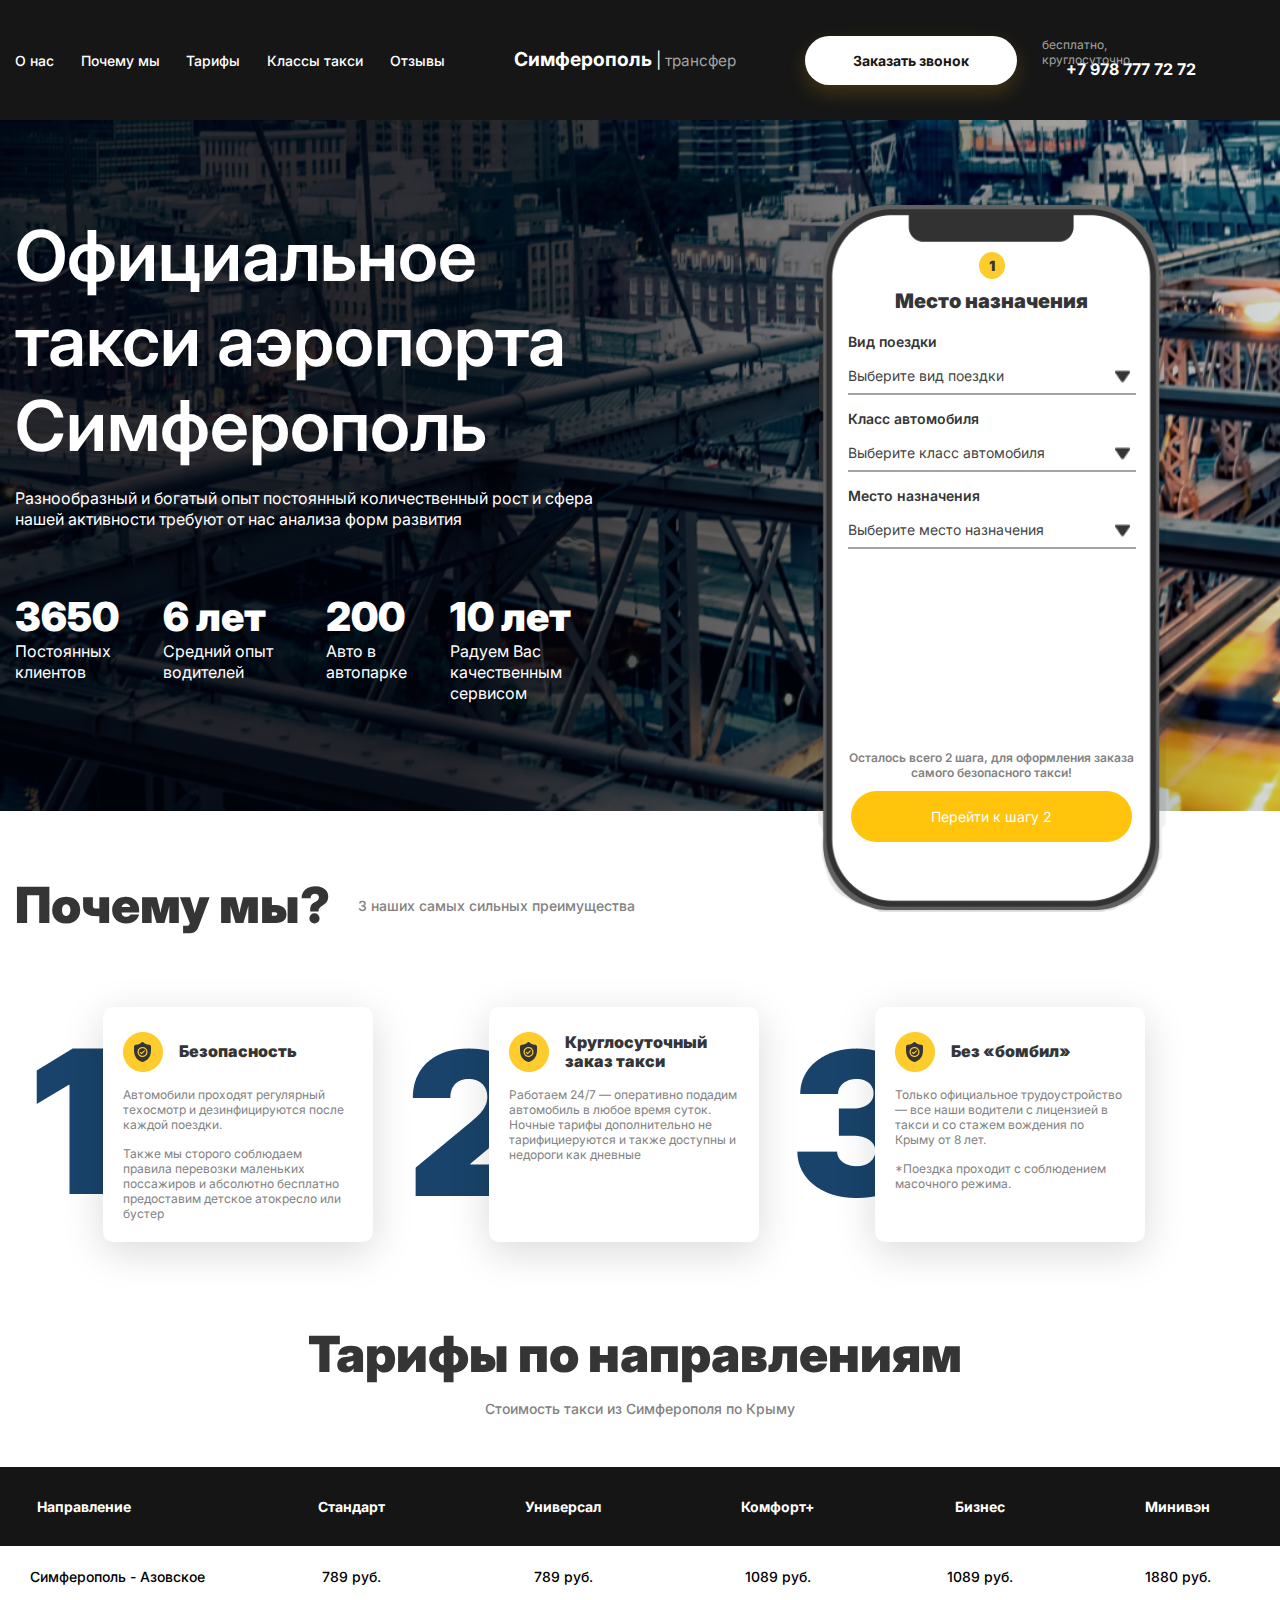
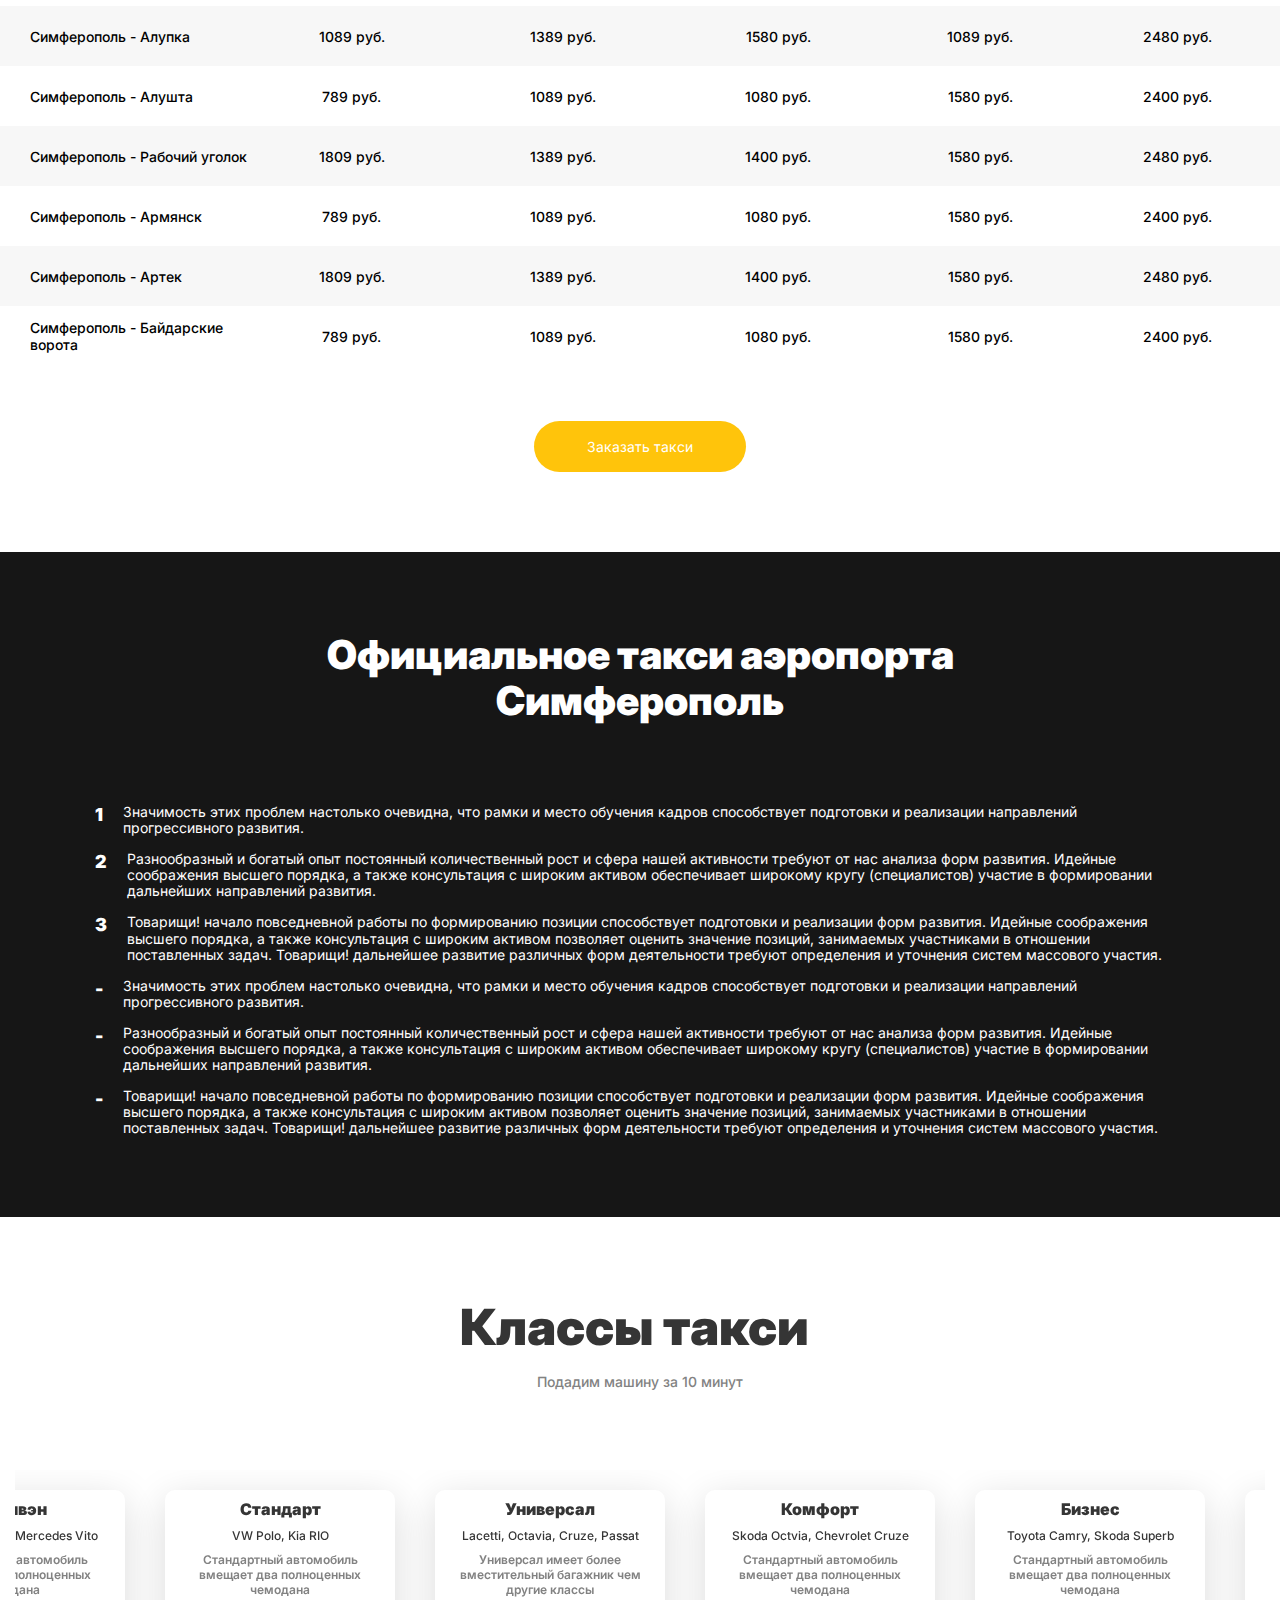
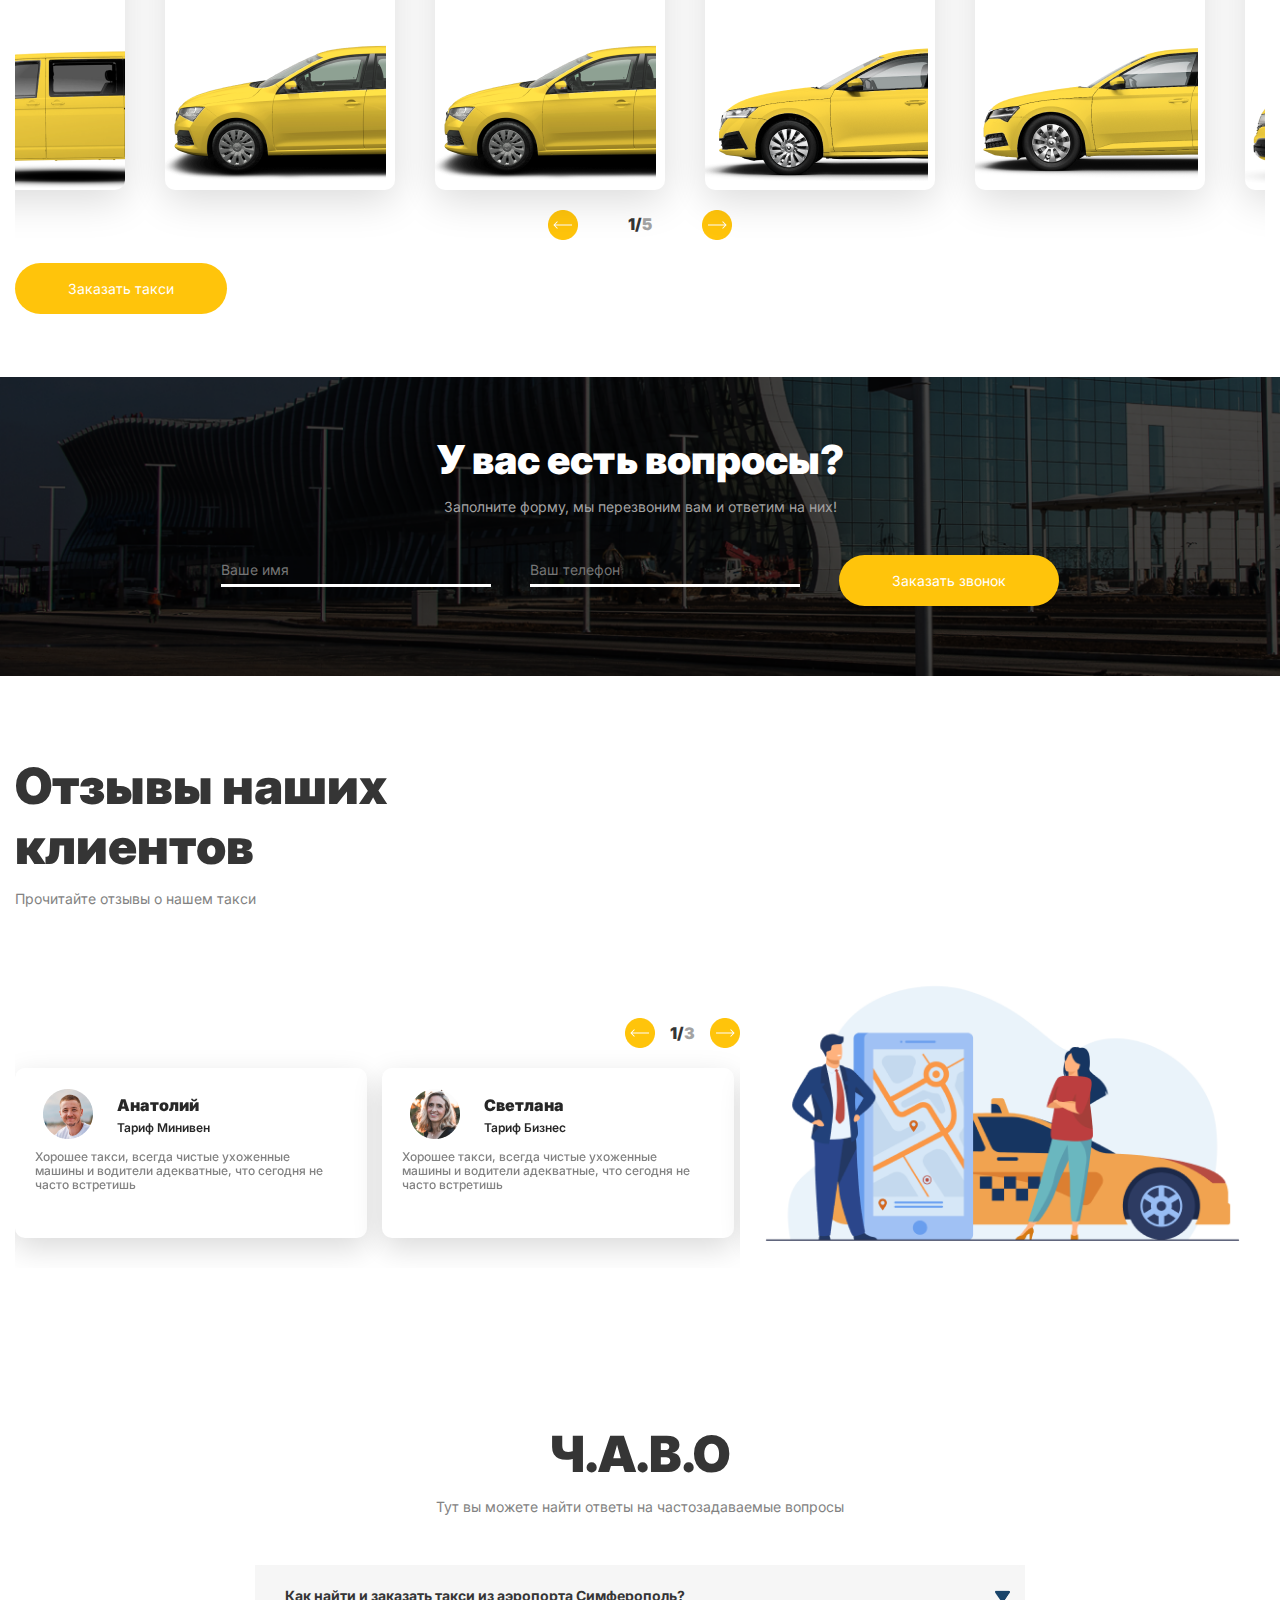
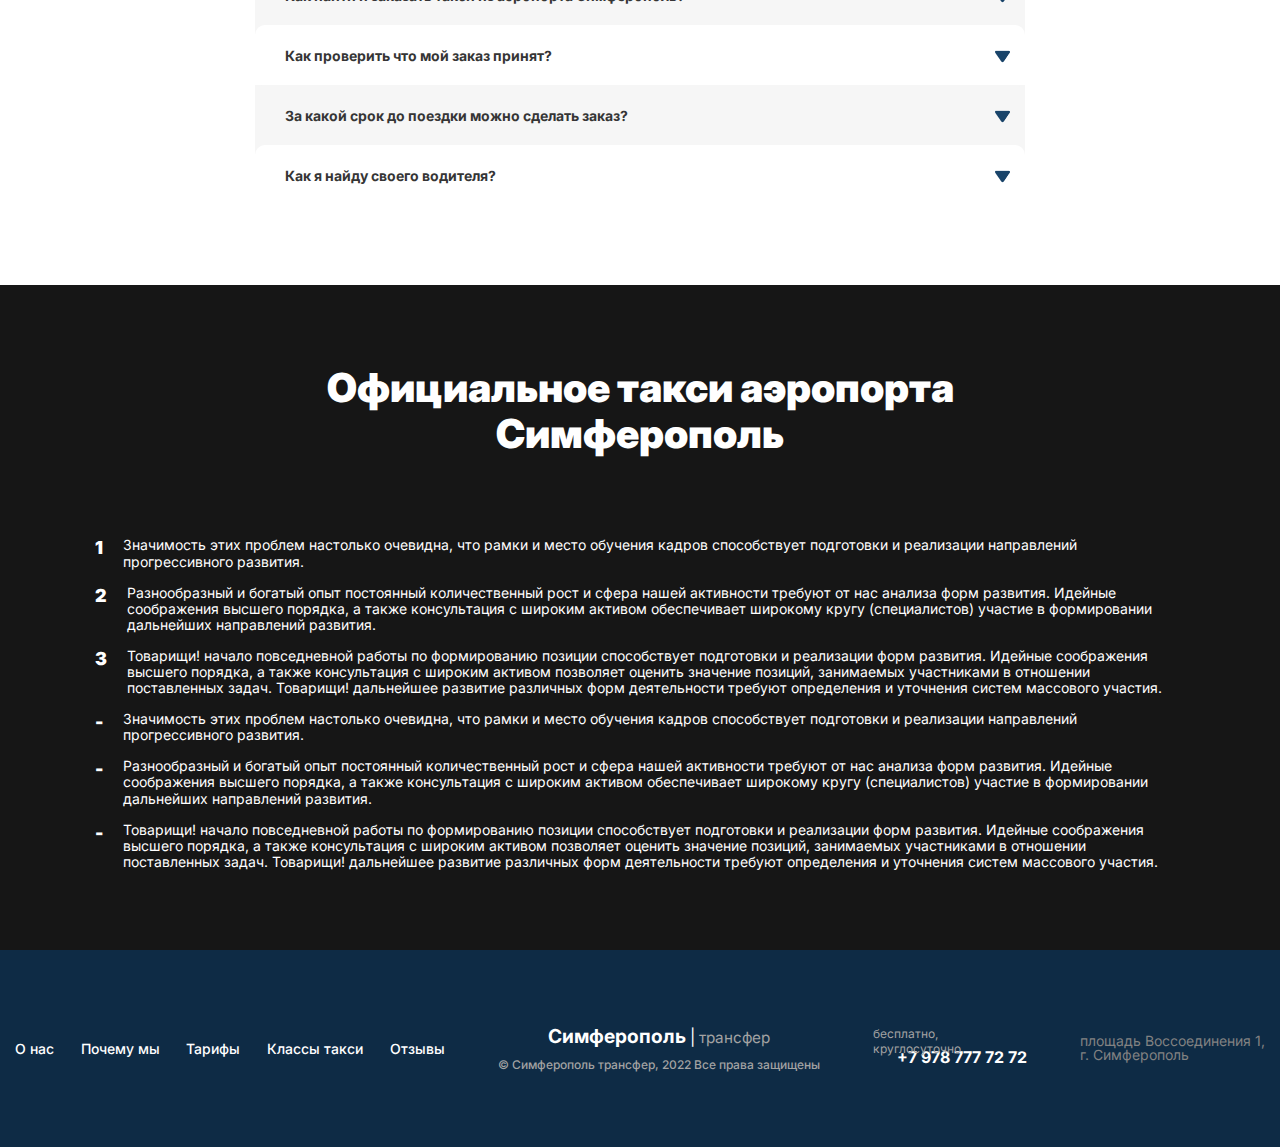
==== index.html @ bace16c3 "2" ====
<!DOCTYPE html>
<html lang="ru">

<head>
	<title>Официальное такси аэропорта Симферополь</title>
	<meta charset="UTF-8">
	<meta name="format-detection" content="telephone=no">


	<link rel="stylesheet" href="css/style.min.css?_v=20220217154609">
	<link rel="shortcut icon" href="favicon.ico">
	<!-- <meta name="robots" content="noindex, nofollow"> -->
	<meta name="viewport" content="width=device-width, initial-scale=1.0">

	<meta name="title" content="Официальное такси аэропорта Симферополь" />
	<meta name="description" content="Разнообразный и богатый опыт постоянный количественный рост и сфера нашей активности требуют от нас анализа форм развития" />
	<meta property="og:type" content="website" />
	<meta property="og:url" content="site-url" />
	<meta property="og:title" content="Официальное такси аэропорта Симферополь" />
	<meta property="og:description" content="Разнообразный и богатый опыт постоянный количественный рост и сфера нашей активности требуют от нас анализа форм развития" />
	<meta property="og:image" content=img/banner.png" />
	<meta property="twitter:card" content="summary_large_image" />
	<meta property="twitter:url" content="site-url" />
	<meta property="twitter:title" content="Официальное такси аэропорта Симферополь" />
	<meta property="twitter:description" content="Разнообразный и богатый опыт постоянный количественный рост и сфера нашей активности требуют от нас анализа форм развития" />
	<meta property="twitter:image" content="img/tel.png" />
</head>

<body>
	<div class="wrapper">
		<header class="header">
			<div class="header__container">
				<div class="header__body">
					<nav class="header__navigations navigations">
						<a class="close-men scrollto" href="#about">О нас</a>
						<a class="close-men scrollto" href="#advantages">Почему мы</a>
						<a class="close-men scrollto" href="#table">Тарифы</a>
						<a class="close-men scrollto" href="#car">Классы такси</a>
						<a class="close-men scrollto" href="#reviews">Отзывы</a>
					</nav>
					<div class="header__logo logo">
						<a href="#"> Симферополь&nbsp<span class="logo__pl">|</span>&nbsp<span class="logo__span">трансфер</span></a>
					</div>
					<div class="header__contacts contact" data-da=".navigations, 649">
						<button type="submit" class="gta-two open-popup">Заказать звонок</button>

						<a class="contact__tel" href="tel:+79787777272">+7 978 777 72 72</a>
					</div>
					<div class="header__box">
						<a class="header__telefon" href="tel:+79787777272"><img src="img/tel.png?_v=1645101969664" alt=""></a>
						<button type="button" class="menu__icon icon-menu"><span></span></button>
					</div>
				</div>
			</div>
		</header>
		<main class="page">
			<section class="home-page">
				<div class="home-page__container">
					<div class="home-page__body">
						<div class="home-page__item content-box">
							<h1 class="content-box__title">Официальное такси аэропорта Симферополь</h1>
							<p>Разнообразный и богатый опыт постоянный количественный рост и сфера нашей активности требуют от нас анализа форм развития</p>
							<div class="content-box__block block-box">
								<div class="block-box__item">
									<span>3650</span>
									<p>Постоянных клиентов</p>
								</div>
								<div class="block-box__item">
									<span>6 лет</span>
									<p>Средний опыт водителей</p>
								</div>
								<div class="block-box__item">
									<span>200</span>
									<p>Авто в автопарке</p>
								</div>
								<div class="block-box__item">
									<span>10 лет</span>
									<p>Радуем Вас качественным сервисом</p>
								</div>
							</div>

						</div>
						<div class="home-page__item form-box" id="zakCar">
							<div class="form-box__inner">
								<form class="quiz-form" action="">
									<div class="quiz-form__box">
										<div class="quiz-form__header">
											<span class="quiz-form__page">1</span>
											<h3 class="quiz-form__titlr">Место назначения</h3>
										</div>
										<div class="quiz-form__body">
											<div class="quiz-form__item-a">
												<div class="select">
													<label for="select">Вид поездки</label>
													<a href="javascript:void(0);" class="slct">Выберите вид поездки</a>
													<ul class="drop">
														<li class="aero">Аэропорт</li>
														<li class="jd">Жд Вокзал</li>
														<li class="mj">Межгород</li>
													</ul>
													<input data-change="1" type="hidden" id="select" data="" />
												</div>
												<div class="select-a">
													<label for="select">Класс автомобиля</label>
													<a href="javascript:void(0);" class="slct">Выберите класс автомобиля</a>
													<ul class="drop">
														<li>Стандарт</li>
														<li>Универсал</li>
														<li>Комфорт</li>
														<li>Бизнес</li>
														<li>Минивэн</li>
													</ul>
													<input data-change="2" type="hidden" id="select" />
												</div>
												<div class="select-b">
													<label for="select">Место назначения</label>
													<a href="javascript:void(0);" class="slct">Выберите место назначения</a>
													<ul class="drop">
														<li>Алупка</li>
														<li>Алушта</li>
														<li>Азовское</li>
														<li>Артек</li>
														<li>Байдарские ворота</li>
														<li>Рабочий уголок</li>
														<li>Азовское</li>
													</ul>
													<input data-change="3" type="hidden" id="select" />
												</div>
												<div class="select-c">
													<label for="select">Место отправления</label>
													<a href="javascript:void(0);" class="slct">Выберите место отправления</a>
													<ul class="drop">
														<li>Центр города</li>
														<li>Окраина</li>
														<li>Улица красная</li>
													</ul>
													<input data-change="4" type="hidden" id="select" />
												</div>
											</div>
											<div class="quiz-form__item-b">
												<div class="name">
													<label class="label" for="name-q" maxlength="25">Ваше имя</label>
													<input type="text" name="name-q" id="name" placeholder="Введите ваше имя">
												</div>
												<div class="tel">
													<label class="label" for="telefon">Номер вашего телефона</label>
													<input type="tel" name="tel" title="Используйте формат: +7 (777) 777-77-77" pattern="[+]7\s[\(]\d{3}[\)]\s\d{3}[\-]\d{2}[\-]\d{2}" minlength="11" maxlength="18" id="telefon" placeholder="+ 7 (___) ___-__-__">
												</div>
												<div class="time">
													<label class="label label-a" for="date">Дата и время подачи авто</label>
													<div class="time-box">
														<input type="date" name="date" id="date" placeholder="Дата и время подачи авто">
														<input type="time" name="time" id="time" data-popup="Время">

													</div>
												</div>
												<div class="count-reis">
													<label class="label" for="reis" maxlength="18">Номер рейса</label>
													<input type="text" name="" id="reis" placeholder="Введите номер рейса">
												</div>

											</div>
											<div class="quiz-form__item-c">
												<div class="count-passenger">
													<label for="passenger"> Кол-во взрослых пассажиров</label>
													<input type="number" name="passenger" id="p1" placeholder="Количество взрослых">
												</div>
												<div class="count-kind">
													<label for="kind"> Кол-во детей (младше 12 лет)</label>
													<input type="number" name="kind" id="k1" placeholder="Количество детей">
												</div>
												<div class="count-kind-a">
													<label for="kind-a">Кол-во младенцев (младше 1 года)</label>
													<input type="number" name="kind" id="k1-a" placeholder="Количество младенцев">
												</div>

												<div class="checkbox">
													<input id="c_1" data-error="Ошибка" class="checkbox__input" type="radio" value="1" name="form[]">
													<label for="c_1" class="checkbox__label"><span class="checkbox__text">Обратный трансфер</span></label>
												</div>
											</div>

											<div class="time time-transfer">
												<label class="label label-a" for="date">Дата и время подачи авто</label>
												<div class="time-box">
													<input type="date" name="date" id="date" placeholder="Дата и время подачи авто">
													<input type="time" name="time" id="time" data-popup="Время">

												</div>
											</div>
											<div class="comm">
												<label for="comment">Комментарий к заказу</label>
												<textarea class="comm__area" name="comment" id="" cols="30" rows="5" placeholder="Ваши комментарии и пожелания"></textarea>
											</div>

											<span class="quiz-form__summ">Стоимость Вашей поездки составляет: 1580 ₽ </span>

										</div>
									</div>
									<div class="quiz-form__footer">
										<p class="quiz-form__text">Осталось всего 2 шага, для оформления заказа самого безопасного такси!</p>
										<button type="submit" class="button quiz-form__btn-q-a btnn">Вернуться к шагу 1</button>

										<button type="submit" class="button quiz-form__btn-q btnn">Перейти к шагу 2</button>
										<button type="submit" class="button quiz-form__btn-q-c btnn">Перейти к шагу 3</button>
										<button type="submit" class="button quiz-form__btn-q-d btnn">Вернуться к шагу 2</button>
										<button type="submit" class="button quiz-form__btn-q-e btnn">Заказать такси</button>

									</div>

								</form>
								<img src="img/mocap.png?_v=1645101969664" alt=" Айфон 10">
							</div>

						</div>
					</div>

				</div>

			</section>
			<section class="advantages">

				<div class="advantages__container">
					<div class="advantages__body">
						<div class="advantages__item">
							<h3 class="advantages__title" id="advantages">Почему мы?</h3>
							<p class="advantages__text">3 наших самых сильных преимущества</p>
						</div>
						<div class="advantages__item advantages__item--mod">
							<div class="advantages__block">
								<img class="advantages__image advantages__image--modyfy" src="img/11.png?_v=1645101969664" alt="">
								<div class="advantages__item--cart advantages__item--cart-a">
									<div class="advantages__item-cart-box">
										<img src="img/1.png?_v=1645101969664" alt="">
										<h4>Безопасность</h4>
									</div>
									<p>Автомобили проходят регулярный техосмотр и дезинфицируются после каждой поездки.</p> <br>
									<p>Также мы сторого соблюдаем правила перевозки маленьких поссажиров и абсолютно бесплатно предоставим детское атокресло
										или бустер</p>
								</div>
							</div>
							<div class="advantages__block">
								<img class="advantages__image" src="img/22.png?_v=1645101969664" alt="">
								<div class="advantages__item--cart advantages__item--cart-a">
									<div class="advantages__item-cart-box">
										<img src="img/1.png?_v=1645101969664" alt="">
										<h4>Круглосуточный
											заказ такси</h4>
									</div>
									<p>Работаем 24/7 — оперативно подадим автомобиль в любое время суток. Ночные тарифы дополнительно не тарифициеруются и также доступны
										и недороги как дневные</p>

								</div>
							</div>
							<div class="advantages__block">
								<img class="advantages__image" src="img/33.png?_v=1645101969664" alt="">
								<div class="advantages__item--cart advantages__item--cart-a">
									<div class="advantages__item-cart-box">
										<img src="img/1.png?_v=1645101969664" alt="">
										<h4>Без «бомбил»</h4>
									</div>
									<p>
										Только официальное трудоустройство — все наши водители с лицензией
										в такси и со стажем вождения по Крыму от 8 лет.
									</p> <br>
									<p> *Поездка проходит с соблюдением масочного режима.</p>
								</div>
							</div>
						</div>
					</div>
				</div>
			</section>
			<section class="table">
				<p class="kor-a" id="table"></p>
				<h3 class="table__title">Тарифы по направлениям</h3>
				<p class="table__text">Стоимость такси из Симферополя по Крыму</p>
				<div class="table__box">
					<table class="table__rates">
						<tr class="table__titles">
							<th class="table__item table__item--mod">Направление</th>
							<th class="table__item">Стандарт</th>
							<th class="table__item">Универсал</th>
							<th class="table__item">Комфорт+</th>
							<th class="table__item">Бизнес</th>
							<th class="table__item">Минивэн</th>
						</tr>
						<tr>
							<td class="table__td">Симферополь - Азовское</td>
							<td>789 руб.</td>
							<td>789 руб.</td>
							<td>1089 руб.</td>
							<td>1089 руб.</td>
							<td>1880 руб.</td>
						</tr>
						<tr>
							<td class="table__td">Симферополь - Алупка</td>
							<td>1089 руб.</td>
							<td>1389 руб.</td>
							<td>1580 руб.</td>
							<td>1089 руб.</td>
							<td>2480 руб.</td>
						</tr>
						<tr>
							<td class="table__td">Симферополь - Алушта</td>
							<td>789 руб.</td>
							<td>1089 руб.</td>
							<td>1080 руб.</td>
							<td>1580 руб.</td>
							<td>2400 руб.</td>
						</tr>
						<tr>
							<td class="table__td">Симферополь - Рабочий уголок</td>
							<td>1809 руб.</td>
							<td>1389 руб.</td>
							<td>1400 руб.</td>
							<td>1580 руб.</td>
							<td>2480 руб.</td>
						</tr>
						<tr>
							<td class="table__td">Симферополь - Армянск</td>
							<td>789 руб.</td>
							<td>1089 руб.</td>
							<td>1080 руб.</td>
							<td>1580 руб.</td>
							<td>2400 руб.</td>
						</tr>
						<tr>
							<td class="table__td">Симферополь - Артек</td>
							<td>1809 руб.</td>
							<td>1389 руб.</td>
							<td>1400 руб.</td>
							<td>1580 руб.</td>
							<td>2480 руб.</td>
						</tr>
						<tr>
							<td class="table__td">Симферополь - Байдарские ворота</td>
							<td>789 руб.</td>
							<td>1089 руб.</td>
							<td>1080 руб.</td>
							<td>1580 руб.</td>
							<td>2400 руб.</td>
						</tr>
					</table>
				</div>


				<button type="submit" class="button open-popup btnn">Заказать такси</button>
			</section>
			<section class="about" id="about">
				<div class="about__container">
					<div class="about__body">
						<h3>Официальное такси
							аэропорта Симферополь</h3>
						<ul class="about__list">
							<li><span>1</span>Значимость этих проблем настолько очевидна, что рамки и место обучения кадров способствует подготовки и реализации направлений прогрессивного развития.</li>
							<li><span>2</span>
								Разнообразный и богатый опыт постоянный количественный рост и сфера нашей активности требуют от нас анализа форм развития. Идейные соображения высшего порядка, а также консультация с широким активом обеспечивает широкому кругу (специалистов) участие в формировании дальнейших направлений развития. </li>
							<li><span>3</span>
								Товарищи! начало повседневной работы по формированию позиции способствует подготовки и реализации форм развития. Идейные соображения высшего порядка, а также консультация с широким активом позволяет оценить значение позиций, занимаемых участниками в отношении поставленных задач. Товарищи! дальнейшее развитие различных форм деятельности требуют определения и уточнения систем массового участия.</li>
							<li><span>-</span>
								Значимость этих проблем настолько очевидна, что рамки и место обучения кадров способствует подготовки и реализации направлений прогрессивного развития. </li>
							<li><span>-</span>
								Разнообразный и богатый опыт постоянный количественный рост и сфера нашей активности требуют от нас анализа форм развития. Идейные соображения высшего порядка, а также консультация с широким активом обеспечивает широкому кругу (специалистов) участие в формировании дальнейших направлений развития. </li>
							</li>
							<li><span>-</span>
								Товарищи! начало повседневной работы по формированию позиции способствует подготовки и реализации форм развития. Идейные соображения высшего порядка, а также консультация с широким активом позволяет оценить значение позиций, занимаемых участниками в отношении поставленных задач. Товарищи! дальнейшее развитие различных форм деятельности требуют определения и уточнения систем массового участия.</li>
						</ul>
					</div>

				</div>

			</section>
			<section class="car" id="car">
				<div class="car__container">
					<div class="car__body">
						<h3 class="table__title car__titles">Классы такси</h3>
						<p class="table__text car__txt">Подадим машину за 10 минут</p>
						<div class="car__slider">
							<div class="car__swiper">
								<div class="car__slide">
									<div class="car__item">
										<h4 class="car__title">Стандарт</h4>
										<span class="car__mark">VW Polo, Kia RIO</span>
										<p class="car__description">Стандартный автомобиль
											вмещает два полноценных чемодана</p>
										<img class="car__image" src="img/standart.png?_v=1645101969664" alt="Машина стандартного класса">
									</div>


								</div>
								<div class="car__slide">
									<div class="car__item">
										<h4 class="car__title">Универсал</h4>
										<span class="car__mark">Lacetti, Octavia, Cruze, Passat</span>
										<p class="car__description">Универсал имеет более вместительный багажник чем другие классы</p>
										<img class="car__image" src="img/standart.png?_v=1645101969664" alt="Машина стандартного класса">
									</div>
								</div>
								<div class="car__slide">
									<div class="car__item">
										<h4 class="car__title">Комфорт</h4>
										<span class="car__mark">Skoda Octvia, Chevrolet Cruze</span>
										<p class="car__description">Стандартный автомобиль
											вмещает два полноценных чемодана</p>
										<img class="car__image" src="img/komfort.png?_v=1645101969664" alt="Машина стандартного класса">
									</div>


								</div>
								<div class="car__slide">
									<div class="car__item">
										<h4 class="car__title">Бизнес</h4>
										<span class="car__mark">Toyota Camry, Skoda Superb</span>
										<p class="car__description">Стандартный автомобиль
											вмещает два полноценных чемодана</p>
										<img class="car__image" src="img/bysnes.png?_v=1645101969664" alt="Машина стандартного класса">
									</div>


								</div>
								<div class="car__slide">
									<div class="car__item">
										<h4 class="car__title">Минивэн</h4>
										<span class="car__mark">Hyundai Starex,Mercedes Vito</span>
										<p class="car__description">Стандартный автомобиль
											вмещает два полноценных чемодана</p>
										<img class="car__image" src="img/mini.png?_v=1645101969664" alt="Машина стандартного класса">
									</div>


								</div>
							</div>
							<div class="vox">
								<div class="prev"><img src="img/prev.png?_v=1645101969664" alt="Стрелочка назад"></div>
								<div class="pagination"></div>
								<div class="next"><img src="img/next.png?_v=1645101969664" alt="Стрелочка вперед"></div>

							</div>

						</div>
						<a href="#zakCar" type="submit" class="zakr">Заказать такси</a>

					</div>

				</div>

			</section>
			<section class="fidbek">
				<div class="fidbek__container">
					<div class="fidbek__body">
						<h3 class="fidbek__title">У вас есть вопросы?</h3>
						<p class="fidbek__text">Заполните форму, мы перезвоним вам и ответим на них!</p>
						<form action="#" id="form" class="fidbek__form">
							<input autocomplete="off" id="formName" type="text" name="name" data-error="Ошибка" placeholder="Ваше имя" class="fidbek__form-input">
							<input autocomplete="off" id="formTel" type="text" name="tel" data-error="Ошибка" placeholder="Ваш телефон" class="fidbek__form-input">

							<button class=" btnn fidbek__btn open-popup zakaz" type="submit">Заказать звонок</button>
						</form>
					</div>

				</div>

			</section>
			<section class="reviews" id="reviews">
				<div class="reviews__container">
					<div class="reviews__body">
						<h3 class="reviews__title">Отзывы
							наших клиентов</h3>
						<p>Прочитайте отзывы о нашем такси</p>
						<div class="reviews__box">
							<div class="reviews__slider">
								<div class="vox sd" data-da=".reviews__slider, 420">
									<div class="prevr"><img src="img/prev.png?_v=1645101969664" alt="Стрелочка назад"></div>
									<div class="pagination"></div>
									<div class="nextr"><img src="img/next.png?_v=1645101969664" alt="Стрелочка вперед"></div>

								</div>
								<div class="reviews__swiper">

									<div class="reviews__slide">
										<div class="reviews__item">
											<img src="img/a28.png?_v=1645101969664" alt="Фото человека">
											<h4>Анатолий </h4>
											<h5>Тариф Минивен</h5>
											<p>Хорошее такси, всегда чистые ухоженные машины и водители адекватные, что сегодня
												не часто встретишь</p>
										</div>

									</div>
									<div class="reviews__slide">
										<div class="reviews__item">
											<img src="img/b29.png?_v=1645101969664" alt="Фото человека">
											<h4>Светлана</h4>
											<h5>Тариф Бизнес</h5>
											<p>Хорошее такси, всегда чистые ухоженные машины и водители адекватные, что сегодня
												не часто встретишь</p>
										</div>

									</div>
									<div class="reviews__slide">
										<div class="reviews__item">
											<img src="img/a28.png?_v=1645101969664" alt="Фото человека">
											<h4>Анатолий </h4>
											<h5>Тариф Минивен</h5>
											<p>Хорошее такси, всегда чистые ухоженные машины и водители адекватные, что сегодня
												не часто встретишь</p>
										</div>

									</div>
								</div>
							</div>
							<div class="reviews__image">
								<img src="img/ng.png?_v=1645101969664" alt="Картинка людей у такси">
							</div>


						</div>

					</div>

				</div>

			</section>
			<section class="overview">
				<div class="overview__container">
					<div class="overview__body">
						<h3 class="overview__title">Ч.А.В.О</h3>
						<p class="overview__p">Тут вы можете найти ответы на частозадаваемые вопросы</p>
						<div data-spollers class="spollers">
							<div class="spollers__item">
								<button type="button" data-spoller class="spollers__title">Как найти и заказать такси из аэропорта Симферополь?</button>
								<div class="spollers__body">Контент спойлера</div>
							</div>
						</div>
						<div data-spollers class="spollers">
							<div class="spollers__item">
								<button type="button" data-spoller class="spollers__title" style="background-color: #fff;">Как проверить что мой заказ принят?</button>
								<div class="spollers__body">Контент спойлера</div>
							</div>
						</div>
						<div data-spollers class="spollers">
							<div class="spollers__item">
								<button type="button" data-spoller class="spollers__title">За какой срок до поездки можно сделать заказ?</button>
								<div class="spollers__body">Контент спойлера</div>
							</div>
						</div>
						<div data-spollers class="spollers">
							<div class="spollers__item">
								<button type="button" data-spoller class="spollers__title" style="background-color: #fff;">Как я найду своего водителя?</button>
								<div class="spollers__body">За сутки и за 12 часов до поездки с Вами свяжется водитель и сообщит марку автомобиля, цвет, государственный номер и скажет как его найти, либо спросит куда к Вам подойти.</div>
							</div>
						</div>
					</div>

				</div>

			</section>
			<section class="about">
				<div class="about__container">
					<div class="about__body">
						<h3>Официальное такси
							аэропорта Симферополь</h3>
						<ul class="about__list">
							<li><span>1</span>Значимость этих проблем настолько очевидна, что рамки и место обучения кадров способствует подготовки и реализации направлений прогрессивного развития.</li>
							<li><span>2</span>
								Разнообразный и богатый опыт постоянный количественный рост и сфера нашей активности требуют от нас анализа форм развития. Идейные соображения высшего порядка, а также консультация с широким активом обеспечивает широкому кругу (специалистов) участие в формировании дальнейших направлений развития. </li>
							<li><span>3</span>
								Товарищи! начало повседневной работы по формированию позиции способствует подготовки и реализации форм развития. Идейные соображения высшего порядка, а также консультация с широким активом позволяет оценить значение позиций, занимаемых участниками в отношении поставленных задач. Товарищи! дальнейшее развитие различных форм деятельности требуют определения и уточнения систем массового участия.</li>
							<li><span>-</span>
								Значимость этих проблем настолько очевидна, что рамки и место обучения кадров способствует подготовки и реализации направлений прогрессивного развития. </li>
							<li><span>-</span>
								Разнообразный и богатый опыт постоянный количественный рост и сфера нашей активности требуют от нас анализа форм развития. Идейные соображения высшего порядка, а также консультация с широким активом обеспечивает широкому кругу (специалистов) участие в формировании дальнейших направлений развития. </li>
							</li>
							<li><span>-</span>
								Товарищи! начало повседневной работы по формированию позиции способствует подготовки и реализации форм развития. Идейные соображения высшего порядка, а также консультация с широким активом позволяет оценить значение позиций, занимаемых участниками в отношении поставленных задач. Товарищи! дальнейшее развитие различных форм деятельности требуют определения и уточнения систем массового участия.</li>
						</ul>
					</div>

				</div>

			</section>
			<div class="popup">
				<div class="popup__body">
					<button class="close-popup" href=""><img src="img/close.svg?_v=1645101969664" alt="Закрыть окно"></button>
					<h3 class="popup__title">Заказать звонок</h3>
					<p class="popup__text">Заполните форму, и мы перезвоним вам через 1 минуту!</p>
					<form class="popup__form" action="#">
						<input class="popup__input" type="text" placeholder="Сидоров Иван Иванович">
						<input class="popup__input" type="tel" placeholder="+7 (953)-222-11-11">
						<button class="popup__btn zakaz btnn" type="submit">Заказать звонок</button>
					</form>
					<div class="popup__output">
						<h3>Ваша заявка принята!</h3>
						<p>Ваша заявка принята,
							скоро Вам перезвонит наш оператор</p>
						<button type="submit" class="button close-popup popup__btn btnn">Вернуться на сайт</button>
					</div>
				</div>
			</div>
		</main>
		<footer class="footer">
			<div class="footer__container">
				<div class="footer__body">
					<nav class="header__navigations  footer__navi">
						<a class=" scrollto" href="#about">О нас</a>
						<a class=" scrollto" href="#advantages">Почему мы</a>
						<a class=" scrollto" href="#table">Тарифы</a>
						<a class=" scrollto" href="#car">Классы такси</a>
						<a class=" scrollto" href="#reviews">Отзывы</a>
					</nav>
					<div class="header__logo logo logo-footer">
						<a href="#"> Симферополь&nbsp<span class="logo__pl">|</span>&nbsp<span class="logo__span">трансфер</span></a>
						<p class="footer__text">© Симферополь трансфер, 2022 Все права защищены</p>
					</div>
					<a class="contact__tel footer__tel" href="tel:+79787777272">+7 978 777 72 72</a>
					<div class="footer__addr" itemscope itemtype="http://schema.org/Organization">
						<div itemprop="address" itemscope itemtype="http://schema.org/PostalAddress">
							<span itemprop="streetAddress">площадь Воссоединения 1,</span>
							<br />
							<span itemprop="addressLocality">г. Симферополь</span>
						</div>
					</div>
				</div>

			</div>
		</footer>
	</div>
	<script src="https://cdnjs.cloudflare.com/ajax/libs/jquery/3.6.0/jquery.min.js" integrity="sha512-894YE6QWD5I59HgZOGReFYm4dnWc1Qt5NtvYSaNcOP+u1T9qYdvdihz0PPSiiqn/+/3e7Jo4EaG7TubfWGUrMQ==" crossorigin="anonymous" referrerpolicy="no-referrer"></script>
	<!-- 
<div id="popup" aria-hidden="true" class="popup">
	<div class="popup__wrapper">
		<div class="popup__content">
			<button data-close type="button" class="popup__close">Закрыть</button>
			<div class="popup__text">
			</div>
		</div>
	</div>
</div>
 -->

	<script src="js/app.min.js?_v=20220217154609"></script>
</body>

</html>
---- css/style.min.css ----
@charset "UTF-8";@import url(https://fonts.googleapis.com/css?family=Inter:100,200,300,regular,500,600,700,800,900);*{padding:0;margin:0;border:0}*,:after,:before{-webkit-box-sizing:border-box;box-sizing:border-box}body,html{height:100%;min-width:320px}body{color:#828282;line-height:1;font-family:Inter;font-size:.875rem;-ms-text-size-adjust:100%;-moz-text-size-adjust:100%;-webkit-text-size-adjust:100%;-webkit-font-smoothing:antialiased;-moz-osx-font-smoothing:grayscale}button,input,textarea{font-family:Inter;font-size:inherit}button{cursor:pointer;color:inherit;background-color:inherit}a{color:inherit}a:link,a:visited{text-decoration:none}a:hover{text-decoration:none}ul li{list-style:none}img{vertical-align:top}h1,h2,h3,h4,h5,h6{font-weight:inherit;font-size:inherit}body{scroll-behavior:smooth;font-family:Inter}.lock body{overflow:hidden;-ms-touch-action:none;touch-action:none}.wrapper{min-height:100%;display:-webkit-box;display:-ms-flexbox;display:flex;-webkit-box-orient:vertical;-webkit-box-direction:normal;-ms-flex-direction:column;flex-direction:column;overflow:hidden}.wrapper>main{-webkit-box-flex:1;-ms-flex:1 1 auto;flex:1 1 auto}.wrapper>*{min-width:0}[class*=__container]{max-width:85.625rem;-webkit-box-sizing:content-box;box-sizing:content-box;margin:0 auto;padding:0 .9375rem}[class*=-ibg]{position:relative}[class*=-ibg] img{position:absolute;width:100%;height:100%;top:0;left:0;-o-object-fit:cover;object-fit:cover}[class*=-ibg_contain] img{-o-object-fit:contain;object-fit:contain}@-webkit-keyframes scal{0%{-webkit-transform:scale(0);transform:scale(0)}75%{-webkit-transform:scale(0);transform:scale(0)}100%{-webkit-transform:scale(1);transform:scale(1)}}@keyframes scal{0%{-webkit-transform:scale(0);transform:scale(0)}75%{-webkit-transform:scale(0);transform:scale(0)}100%{-webkit-transform:scale(1);transform:scale(1)}}.header{width:100%;height:auto;-webkit-animation:scal 3.2s forwards;animation:scal 3.2s forwards;background-color:#161616;position:fixed;top:0;left:0;z-index:15}.header__body{width:100%;height:7.5rem;display:-webkit-box;display:-ms-flexbox;display:flex;-webkit-box-pack:justify;-ms-flex-pack:justify;justify-content:space-between;-webkit-box-align:center;-ms-flex-align:center;align-items:center}.header__box{-webkit-box-ordinal-group:4;-ms-flex-order:3;order:3;display:-webkit-box;display:-ms-flexbox;display:flex;-webkit-box-align:center;-ms-flex-align:center;align-items:center;-webkit-box-pack:justify;-ms-flex-pack:justify;justify-content:space-between;gap:30px}.header__telefon{display:none}.contact{display:-webkit-box;display:-ms-flexbox;display:flex;-webkit-box-align:center;-ms-flex-align:center;align-items:center;-ms-flex-pack:distribute;justify-content:space-around}.contact__tel{position:relative;font-weight:700;font-size:1rem;line-height:1.1875;padding-top:1.1875rem;padding-left:1.5rem;color:#fff}.contact__tel::before{font-size:.75rem;font-weight:400;line-height:1.25;content:"бесплатно, круглосуточно";color:#a3a3a3;position:absolute;top:-10%;left:0}.navigations{display:-webkit-box;display:-ms-flexbox;display:flex;-webkit-box-align:center;-ms-flex-align:center;align-items:center;-ms-flex-pack:distribute;justify-content:space-around;min-width:20rem}.navigations a{font-family:Inter;font-style:normal;font-weight:500;font-size:.875rem;line-height:1.2142857143;color:#fff}.navigations a :active,.navigations a:hover{color:#a3a3a3}.menu-open .navigations{-webkit-transition:-webkit-transform .4s ease-in-out;transition:-webkit-transform .4s ease-in-out;-o-transition:transform .4s ease-in-out;transition:transform .4s ease-in-out;transition:transform .4s ease-in-out,-webkit-transform .4s ease-in-out}.logo{-webkit-transition:-webkit-transform ease-in .3s;transition:-webkit-transform ease-in .3s;-o-transition:transform ease-in .3s;transition:transform ease-in .3s;transition:transform ease-in .3s,-webkit-transform ease-in .3s;font-weight:700;line-height:1.2;font-style:normal;z-index:20;color:#fff}.logo__span{font-weight:400;font-size:1rem;line-height:1.1875;color:#a3a3a3}.logo__pl{font-weight:400;font-size:1.1875rem;color:#fff}.logo:hover{-webkit-transform:scale(1.068);-ms-transform:scale(1.068);transform:scale(1.068)}.gta-two{-webkit-transition:background ease-in .3s;-o-transition:background ease-in .3s;transition:background ease-in .3s;padding:1rem 3rem;-webkit-box-shadow:0 8px 20px rgba(255,196,11,.18);box-shadow:0 8px 20px rgba(255,196,11,.18);border-radius:30px;font-size:.875rem;line-height:1.2142857143;font-weight:700;background:#fff;color:#161616}.gta-two :active,.gta-two:hover{background:#999;color:#fff}.popup__output{display:none}@-webkit-keyframes abv{from{opacity:0}to{opacity:0}}@keyframes abv{from{opacity:0}to{opacity:0}}.icon-menu{display:none}.footer{width:100%;background:#0e2b45;overflow:hidden}.footer__body{width:100%;padding:4.6875rem 0;display:-webkit-box;display:-ms-flexbox;display:flex;-webkit-box-pack:justify;-ms-flex-pack:justify;justify-content:space-between;-webkit-box-align:center;-ms-flex-align:center;align-items:center;gap:15px}.footer__navi{display:-webkit-box;display:-ms-flexbox;display:flex;-webkit-box-align:center;-ms-flex-align:center;align-items:center;-ms-flex-pack:distribute;justify-content:space-around}.footer__navi a{font-family:Inter;font-style:normal;font-weight:500;font-size:.875rem;line-height:1.2142857143;color:#fff}.footer__navi a :active,.footer__navi a:hover{color:#a3a3a3}.logo-footer{display:-webkit-box;display:-ms-flexbox;display:flex;-webkit-box-orient:vertical;-webkit-box-direction:normal;-ms-flex-direction:column;flex-direction:column;-webkit-box-align:center;-ms-flex-align:center;align-items:center;-webkit-box-pack:center;-ms-flex-pack:center;justify-content:center;z-index:2}.logo-footer p{margin-top:.625rem;font-family:Inter;font-weight:500;font-size:12px;line-height:115.2%;text-align:center;color:#a3a3a3;font-style:normal}@-webkit-keyframes introLoad{from{-webkit-clip-path:polygon(0 0,100% 0,100% 0,0 0);clip-path:polygon(0 0,100% 0,100% 0,0 0)}to{-webkit-clip-path:polygon(0 0,100% 0,100% 100%,0 100%);clip-path:polygon(0 0,100% 0,100% 100%,0 100%)}}@keyframes introLoad{from{-webkit-clip-path:polygon(0 0,100% 0,100% 0,0 0);clip-path:polygon(0 0,100% 0,100% 0,0 0)}to{-webkit-clip-path:polygon(0 0,100% 0,100% 100%,0 100%);clip-path:polygon(0 0,100% 0,100% 100%,0 100%)}}.page{width:100%}.page__home{width:100%}.home-page{background:-o-linear-gradient(359.74deg,rgba(0,3,12,.82) 35.39%,rgba(1,12,39,.15) 99.7%),url(../img/bg.png);background:linear-gradient(90.26deg,rgba(0,3,12,.82) 35.39%,rgba(1,12,39,.15) 99.7%),url(../img/bg.png);background-size:cover;background-repeat:no-repeat;background-position:center;-webkit-animation:introLoad 1.5s;animation:introLoad 1.5s}.home-page__body{width:100%;display:-webkit-box;display:-ms-flexbox;display:flex;-webkit-box-align:start;-ms-flex-align:start;align-items:flex-start;-webkit-box-pack:justify;-ms-flex-pack:justify;justify-content:space-between;padding-top:7.5rem;position:relative}.home-page__item{-ms-flex-preferred-size:50%;flex-basis:50%}.content-box__title{margin-top:5.8125rem;font-size:4.375rem;line-height:1.2142857143;font-weight:600;color:#fff;margin-bottom:1.25rem}.content-box p{font-size:1rem;line-height:1.3125;color:#fff}.block-box{margin-top:3.9375rem;margin-bottom:6.6875rem;display:-webkit-box;display:-ms-flexbox;display:flex;-webkit-box-pack:justify;-ms-flex-pack:justify;justify-content:space-between;-webkit-box-align:start;-ms-flex-align:start;align-items:flex-start;-webkit-column-gap:35px;-moz-column-gap:35px;column-gap:35px;row-gap:20px}.block-box__item span{font-size:2.5rem;line-height:1.2;color:#fff;font-weight:900}.block-box p{max-width:100%}.form-box{-webkit-animation:scal 1.9s forwards;animation:scal 1.9s forwards;padding-top:2.5rem;padding-left:.9375rem;position:absolute;left:63%;top:20%;display:-webkit-box;display:-ms-flexbox;display:flex;-webkit-box-pack:center;-ms-flex-pack:center;justify-content:center}.form-box__inner{padding:1.875rem;padding-top:2.5rem;width:21.75rem;height:44.375rem;position:relative}.form-box__inner img{top:0;left:0;width:100%;z-index:1;height:100%;position:absolute;overflow:hidden}.form-box__form{position:absolute;z-index:2}.form-box__page{position:absolute;top:10%;left:50%;z-index:2;width:1.375rem;height:1.375rem;border-radius:50%;background-color:#fecc2d;color:#353535;font-family:Inter;font-style:normal;font-weight:900;font-size:14px;line-height:17px;left:47%;display:-webkit-box;display:-ms-flexbox;display:flex;-webkit-box-pack:center;-ms-flex-pack:center;justify-content:center;-webkit-box-align:center;-ms-flex-align:center;align-items:center}.form-box__page-a{position:absolute;left:15%;top:23%;z-index:2;display:-webkit-box;display:-ms-flexbox;display:flex;-webkit-box-orient:vertical;-webkit-box-direction:normal;-ms-flex-direction:column;flex-direction:column;-webkit-box-align:start;-ms-flex-align:start;align-items:flex-start;-webkit-box-pack:start;-ms-flex-pack:start;justify-content:flex-start}.form-box__page-a h3{margin-bottom:.9375rem}.form-box__page-b{position:absolute;left:15%;top:33%;z-index:2;display:-webkit-box;display:-ms-flexbox;display:flex;-webkit-box-orient:vertical;-webkit-box-direction:normal;-ms-flex-direction:column;flex-direction:column;-webkit-box-align:start;-ms-flex-align:start;align-items:flex-start;-webkit-box-pack:start;-ms-flex-pack:start;justify-content:flex-start}.form-box__page-b h3{margin-bottom:.9375rem}.form-box__page-c{position:absolute;left:15%;top:43%;z-index:2;display:-webkit-box;display:-ms-flexbox;display:flex;-webkit-box-orient:vertical;-webkit-box-direction:normal;-ms-flex-direction:column;flex-direction:column;-webkit-box-align:start;-ms-flex-align:start;align-items:flex-start;-webkit-box-pack:start;-ms-flex-pack:start;justify-content:flex-start}.form-box__page-c h3{margin-bottom:.9375rem}.form-box__title{position:absolute;z-index:2;left:21.5%;color:#353535;font-weight:900;font-size:1.25rem;top:15%}.zakr{padding:1.0625rem 3.3125rem;font-size:.875rem;line-height:1.2142857143;color:#fff;width:-webkit-fit-content;width:-moz-fit-content;width:fit-content;border-radius:30px;background:#ffc40b}.zakr:hover{background:#ffe184;color:#fff}.advantages{-webkit-animation:scal 3s forwards;animation:scal 3s forwards;width:100%;position:relative;margin-bottom:4.625rem}.advantages__body{display:-webkit-box;display:-ms-flexbox;display:flex;-webkit-box-orient:vertical;-webkit-box-direction:normal;-ms-flex-direction:column;flex-direction:column;-webkit-box-align:start;-ms-flex-align:start;align-items:flex-start;-webkit-box-pack:center;-ms-flex-pack:center;justify-content:center;margin-top:4rem}.advantages__item{display:-webkit-box;display:-ms-flexbox;display:flex;-webkit-box-align:center;-ms-flex-align:center;align-items:center;width:100%}.advantages__item:not(:last-child){margin-bottom:3.875rem}.advantages__item--mod{gap:50px}.advantages__image{z-index:1;left:3%;top:20%;z-index:1;position:absolute}.advantages__image--modyfy{left:6%}.advantages__text{font-style:normal;font-weight:500;font-size:14px;line-height:17px;font-family:Inter;color:#828282}.advantages__item--cart{width:16.875rem;height:14.6875rem;padding-left:1.25rem;padding-top:1.5625rem;padding-right:1.25rem;z-index:2;position:absolute;background-color:#fff;border-radius:10px;-webkit-box-shadow:0 10px 40px rgba(0,0,0,.15);box-shadow:0 10px 40px rgba(0,0,0,.15);z-index:2}.advantages__item--cart h4{font-style:normal;font-weight:900;font-size:16px;line-height:19px;font-family:Inter;color:#353535}.advantages__item--cart p{font-family:Inter;font-style:normal;font-weight:400;font-size:12px;line-height:15px;color:#828282}.advantages__block{width:22.375rem;height:15.75rem;position:relative;display:-webkit-box;display:-ms-flexbox;display:flex;-webkit-box-align:center;-ms-flex-align:center;align-items:center;-webkit-box-pack:end;-ms-flex-pack:end;justify-content:flex-end}.advantages__item-cart-box{display:-webkit-inline-box;display:-ms-inline-flexbox;display:inline-flex;-webkit-box-align:center;-ms-flex-align:center;align-items:center;gap:16px;padding-bottom:.9375rem}.advantages__title{font-size:3.125rem;line-height:1.22;color:#353535;font-weight:900}.table{width:100%;margin-bottom:5rem}.table__item{text-align:center;padding:1.9375rem 4.375rem;border-spacing:0}.table__item--mod{padding-left:1.875rem;padding-right:6.875rem}.table__title{font-style:normal;font-weight:900;font-size:50px;line-height:61px;color:#353535;padding-bottom:.9375rem;margin:0 auto;width:41.5rem;font-family:Inter}.table__text{margin:0 auto;font-style:normal;font-weight:500;font-size:14px;line-height:17px;color:#828282;max-width:19.4375rem;padding-bottom:3.125rem;font-family:Inter}.table__td{text-align:left!important;padding-left:1.875rem}.table__rates{margin:0 auto;font-size:.875rem;line-height:1.2142857143;color:#000;font-weight:500;table-layout:fixed;border-spacing:0;padding-bottom:2.5rem}.table__rates tr:nth-child(odd){background:#f7f7f7}.table__rates tr{height:3.75rem}.table__rates tr:first-child{text-align:center}.table__rates td{text-align:center}.table__box{margin-bottom:.9375rem}.table__titles{background:#151515!important;color:#fff;font-weight:900;font-size:.875rem;line-height:1.2142857143;border-collapse:collapse;border-spacing:0}.btnn{padding:1.0625rem 3.3125rem;font-size:.875rem;line-height:1.2142857143;color:#fff;border-radius:30px;background:#ffc40b;display:block;margin:0 auto}.btnn:hover{background:#ffe184;color:#fff}.about{width:100%;padding:5rem;background:#161616}.about__body h3{font-family:Inter;font-style:normal;font-weight:900;font-size:40px;line-height:115.2%;max-width:662px;text-align:center;width:100%;margin:0 auto;padding-bottom:5rem;text-align:center;color:#fff}.about__list li{font-size:.875rem;line-height:115.42%;color:#fff;display:-webkit-box;display:-ms-flexbox;display:flex;-webkit-box-align:start;-ms-flex-align:start;align-items:flex-start}.about__list li:not(:last-child){margin-bottom:.9375rem}.about__list span{font-size:1.125rem;line-height:1.1875;font-weight:900;margin-right:1.25rem;color:#fff}.car{width:100%;margin-top:5rem;margin-bottom:5rem}.car__titles{width:22.5625rem}.car__txt{width:12.9375rem;margin-bottom:3.125rem}.car__slider{width:100%;margin-bottom:2.5rem;padding-top:20px;margin-top:-20px;display:-webkit-box;display:-ms-flexbox;display:flex;-webkit-box-orient:vertical;-webkit-box-direction:normal;-ms-flex-direction:column;flex-direction:column;-webkit-box-align:center;-ms-flex-align:center;align-items:center}.car__swiper{-webkit-box-pack:center;-ms-flex-pack:center;justify-content:center;gap:30px}.car__item{gap:10px;display:-webkit-box;display:-ms-flexbox;display:flex;-webkit-box-align:center;-ms-flex-align:center;align-items:center;-webkit-box-pack:start;-ms-flex-pack:start;justify-content:flex-start;width:14.375rem;height:18.75rem;-webkit-box-orient:vertical;-webkit-box-direction:normal;-ms-flex-direction:column;flex-direction:column;position:relative;overflow:hidden;padding:.625rem .9375rem;background:#fff;-webkit-box-shadow:0 10px 40px rgba(0,0,0,.15);box-shadow:0 10px 40px rgba(0,0,0,.15);border-radius:10px}.car__title{font-family:Inter;font-weight:900;font-size:16px;line-height:19px;font-style:normal;color:#353535}.car__mark{color:#353535;font-family:Inter;font-style:normal;font-weight:500;font-size:12px;line-height:115.2%}.car__description{text-align:center;color:#828282;font-style:normal;font-weight:600;font-size:12px;line-height:15px;font-family:Inter}.car__image{position:absolute;bottom:0;left:0}.next,.prev{display:none;cursor:pointer}.pagination{display:none;font-family:Inter;font-style:normal;font-weight:900;font-size:16px;line-height:19px;color:#353535}.swiper-pagination-total{color:#a3a3a3}.vox{display:none;margin-top:1.25rem;display:-webkit-box;display:-ms-flexbox;display:flex;-webkit-box-align:center;-ms-flex-align:center;align-items:center;gap:50px}.fidbek{width:100%;background:url(../img/bgForm.png);background-size:cover;background-repeat:no-repeat;height:100%;margin-bottom:5rem}.fidbek__body{width:100%;display:-webkit-box;display:-ms-flexbox;display:flex;-webkit-box-orient:vertical;-webkit-box-direction:normal;-ms-flex-direction:column;flex-direction:column;-webkit-box-pack:center;-ms-flex-pack:center;justify-content:center;-webkit-box-align:center;-ms-flex-align:center;align-items:center}.fidbek__title{padding-top:3.75rem;font-family:Inter;font-style:normal;font-weight:900;font-size:40px;line-height:115.2%;max-width:662px;text-align:center;width:100%;margin:0 auto;padding-bottom:.9375rem;text-align:center;color:#fff}.fidbek__text{font-size:.875rem;line-height:1.2142857143;color:#a3a3a3;padding-bottom:2.5rem;width:auto}.fidbek__form{display:-webkit-box;display:-ms-flexbox;display:flex;margin-bottom:4.375rem;gap:39px}.fidbek__form input{outline:0}.fidbek__form-input{width:16.875rem;height:2rem;color:#fff;background-color:transparent;border-bottom:3px solid #fff}.reviews{width:100%;margin-bottom:7.875rem}.reviews__body{display:-webkit-box;display:-ms-flexbox;display:flex;-webkit-box-orient:vertical;-webkit-box-direction:normal;-ms-flex-direction:column;flex-direction:column}.reviews__title{font-size:3.125rem;line-height:1.2;color:#353535;text-align:left;max-width:26rem;font-weight:900;padding-bottom:.9375rem}.reviews p{font-size:.875rem;line-height:1.1428571429;color:#828282;padding-bottom:2rem}.reviews__box{display:-webkit-box;display:-ms-flexbox;display:flex;-webkit-box-align:center;-ms-flex-align:center;align-items:center;-webkit-box-pack:justify;-ms-flex-pack:justify;justify-content:space-between}.reviews__slider{-ms-flex-preferred-size:60%;flex-basis:60%;margin-top:-30px;padding-top:30px;margin-bottom:-30px;padding-bottom:30px;display:-webkit-box;display:-ms-flexbox;display:flex;-webkit-box-orient:vertical;-webkit-box-direction:normal;-ms-flex-direction:column;flex-direction:column;-webkit-box-align:end;-ms-flex-align:end;align-items:flex-end}.reviews__item{padding:.9375rem 1.25rem;position:relative;gap:5px;display:-webkit-box;display:-ms-flexbox;display:flex;-webkit-box-align:start;-ms-flex-align:start;align-items:flex-start;background:#fff;-webkit-box-shadow:0 10px 30px rgba(0,0,0,.15);box-shadow:0 10px 30px rgba(0,0,0,.15);border-radius:10px;-webkit-box-orient:vertical;-webkit-box-direction:normal;-ms-flex-direction:column;flex-direction:column;width:22rem;height:10.625rem;-webkit-box-pack:end;-ms-flex-pack:end;justify-content:flex-end}.reviews__item h4{font-size:1rem;line-height:1.1875;color:#272727;font-weight:900;padding-left:5.125rem}.reviews__item h5{padding-left:5.125rem;font-family:Inter;font-weight:600;font-size:12px;line-height:15px;color:#272727;font-style:normal}.reviews__item img{position:absolute;top:12%;left:8%}.reviews__item p{padding-top:.625rem;font-family:Inter;font-style:normal;font-weight:500;font-size:12px;line-height:115.2%;text-align:left;max-width:18.875rem;color:#828282}.reviews__image{padding-bottom:.625rem}.reviews__image img{width:100%}.nextr,.prevr{cursor:pointer}.sd{max-width:11.25rem;gap:15px;margin-bottom:1.25rem}.pagination{display:none;font-family:Inter;font-style:normal;font-weight:900;font-size:16px;line-height:19px;color:#353535}.overview{margin-bottom:5rem}.overview__body{display:-webkit-box;display:-ms-flexbox;display:flex;-webkit-box-orient:vertical;-webkit-box-direction:normal;-ms-flex-direction:column;flex-direction:column;-webkit-box-align:center;-ms-flex-align:center;align-items:center}.overview__title{font-size:3.125rem;line-height:1.2;color:#353535;text-align:left;font-weight:900;text-align:center;padding-bottom:.9375rem}.overview__p{font-size:.875rem;text-align:center;line-height:1.1428571429;color:#828282;padding-bottom:3.125rem}.spollers__item:nth-child(odd){background:#f6f6f6}.spollers__title{position:relative;text-align:left;height:60px;padding-left:1.875rem;border-radius:10px 10px 0 0;font-family:Inter;font-style:normal;font-weight:700;font-size:14px;line-height:17px;color:#353535;width:770px}.spollers__title::before{content:"";background:url(../img/play2.png);background-repeat:no-repeat;background-size:cover;width:.9375rem;height:.9375rem;position:absolute;right:2%;top:40%}.spollers__body{background:#f6f6f6;border-radius:0 0 10px 10px;width:100%;height:100%;max-width:44.1875rem;padding:1.25rem 1.875rem;font-size:14px;color:#828282}.blue{background-color:#19446a!important}.blue::before{content:"";background:url(../img/play3.png);-webkit-transform:rotate(180deg);-ms-transform:rotate(180deg);transform:rotate(180deg);-webkit-transition:all .7s ease-in-out;-o-transition:all .7s ease-in-out;transition:all .7s ease-in-out;background-repeat:no-repeat;background-size:cover;width:.9375rem;height:.9375rem;position:absolute;right:2%;top:40%}.form-box__inner{-webkit-box-pack:center;-ms-flex-pack:center;justify-content:center}.quiz-form{position:relative;height:38.125rem;width:100%;display:-webkit-box;display:-ms-flexbox;display:flex;-webkit-box-align:center;-ms-flex-align:center;align-items:center;-webkit-box-orient:vertical;-webkit-box-direction:normal;-ms-flex-direction:column;flex-direction:column;-webkit-box-pack:justify;-ms-flex-pack:justify;justify-content:space-between;gap:15px}.quiz-form__header{padding:.625rem 0;padding-bottom:1.25rem;z-index:5;z-index:5;display:-webkit-box;display:-ms-flexbox;display:flex;-webkit-box-align:center;-ms-flex-align:center;align-items:center;gap:10px;-webkit-box-pack:center;-ms-flex-pack:center;justify-content:center;-webkit-box-orient:vertical;-webkit-box-direction:normal;-ms-flex-direction:column;flex-direction:column}.quiz-form__box{z-index:5;width:100%}.quiz-form label{font-family:Inter;font-style:normal;font-weight:600;font-size:14px;line-height:17px;color:#353535;margin-bottom:1.125rem}.quiz-form__page{z-index:5;padding:.3125rem .625rem;border-radius:50%;background-color:#fecc2d;font-style:normal;font-weight:900;font-size:14px;line-height:17px;color:#353535;font-family:Inter}.quiz-form__footer{z-index:4;display:-webkit-box;display:-ms-flexbox;display:flex;-webkit-box-orient:vertical;-webkit-box-direction:normal;-ms-flex-direction:column;flex-direction:column;-webkit-box-align:center;-ms-flex-align:center;align-items:center;-webkit-box-pack:justify;-ms-flex-pack:justify;justify-content:space-between;padding-bottom:.625rem;gap:10px}.quiz-form__titlr{z-index:5;font-family:Inter;font-style:normal;font-weight:900;font-size:20px;line-height:24px;color:#353535}.quiz-form__body{z-index:5;width:100%;display:-webkit-box;display:-ms-flexbox;display:flex;-webkit-box-orient:vertical;-webkit-box-direction:normal;-ms-flex-direction:column;flex-direction:column;gap:15px}.quiz-form__item-a{z-index:5;z-index:5;display:-webkit-box;display:-ms-flexbox;display:flex;gap:15px;-webkit-box-orient:vertical;-webkit-box-direction:normal;-ms-flex-direction:column;flex-direction:column}.quiz-form__item-b{z-index:5;z-index:5;display:-webkit-box;display:-ms-flexbox;display:flex;gap:15px;-webkit-box-orient:vertical;-webkit-box-direction:normal;-ms-flex-direction:column;flex-direction:column;display:none}.quiz-form__item-c{z-index:5;z-index:5;display:-webkit-box;display:-ms-flexbox;display:flex;gap:15px;-webkit-box-orient:vertical;-webkit-box-direction:normal;-ms-flex-direction:column;flex-direction:column;display:none}.quiz-form__btn-q{padding:1.0625rem 5rem}.quiz-form__text{text-align:center;z-index:1;font-family:Inter;font-style:normal;font-weight:600;font-size:12px;line-height:132.02%;text-align:center;color:#828282}.quiz-form__summ{font-style:normal;font-weight:700;font-size:12px;line-height:132.02%;font-family:Inter;color:#353535;display:none}.select-c{display:none}.c-select{display:block}.sele{position:relative;display:block;border:none;width:80%;padding-left:.625rem;outline:0;color:#000;background-position:290px -145px}.slct{position:relative;display:block;border:none;border-bottom:2px solid #a3a3a3;width:100%;padding:4px 15px 10px 0;color:#444;background-position:290px -145px;overflow:hidden;white-space:nowrap;text-overflow:ellipsis;-o-text-overflow:ellipsis}.slct:not(:first-child){margin-top:.9375rem}.slct::before{content:"";background:url(../img/play.png);background-repeat:no-repeat;background-size:cover;width:.9375rem;height:.9375rem;position:absolute;right:2%;top:14%;-webkit-transition:all .5s ease-in;-o-transition:all .5s ease-in;transition:all .5s ease-in}.slct.active{border-radius:5px 5px 0 0;border-bottom:none}.drop{margin:0;padding:0;width:100%;border:1px solid #cecece;border-top:none;background-color:#fff;display:none;position:absolute;background:#fff;z-index:6}.drop li{background-color:#fff;width:100%;list-style:none;border-top:1px dotted #e8e8e8;cursor:pointer;display:block;font-weight:500;color:#444;z-index:6;padding:7px 15px 7px 20px;background-position:10px -10px}.drop li:hover{background-color:#e8e8e8;color:#222}.slct-active::before{content:"";background:url(../img/play4.png);background-repeat:no-repeat;-webkit-transform:rotate(180deg);-ms-transform:rotate(180deg);transform:rotate(180deg);-webkit-transition:all .5s ease-in;-o-transition:all .5s ease-in;transition:all .5s ease-in;background-size:cover;width:.9375rem;height:.9375rem;position:absolute;right:2%;top:14%}.b-item{display:-webkit-box;display:-ms-flexbox;display:flex}.name input{padding-bottom:.625rem;margin-top:.9375rem;width:100%;outline:0;border-bottom:2px solid #a3a3a3}.tel input{padding-bottom:.625rem;margin-top:.9375rem;width:100%;outline:0;border-bottom:2px solid #a3a3a3}.time-box{display:-webkit-box;display:-ms-flexbox;display:flex;-webkit-box-pack:justify;-ms-flex-pack:justify;justify-content:space-between;width:100%}.time{width:100%;display:-webkit-box;display:-ms-flexbox;display:flex;-webkit-box-orient:vertical;-webkit-box-direction:normal;-ms-flex-direction:column;flex-direction:column;-webkit-box-pack:justify;-ms-flex-pack:justify;justify-content:space-between;-webkit-box-align:start;-ms-flex-align:start;align-items:flex-start}.time label{-ms-flex-preferred-size:100%;flex-basis:100%}.time::-webkit-calendar-picker-indicator{background-image:url(../img/play.png);background-size:cover}.time input{padding-bottom:.625rem;margin-top:.9375rem;outline:0;border-bottom:2px solid #a3a3a3}.label-a{margin-bottom:0!important}.count-reis input{padding-bottom:.625rem;margin-top:.9375rem;width:100%;outline:0;border-bottom:2px solid #a3a3a3}.quiz-form__btn-q-a{display:none;background-color:transparent;color:#fecc2d;-webkit-box-sizing:border-box;box-sizing:border-box;border-radius:30px;border:2px solid #ffc40b;padding:14px 45px;font-size:.8125rem}.quiz-form__btn-q-c{display:none;padding:14px 55px;font-size:.8125rem;border-radius:30px}.quiz-form__btn-q-d{background-color:transparent;color:#fecc2d;-webkit-box-sizing:border-box;box-sizing:border-box;border-radius:30px;border:2px solid #ffc40b;padding:14px 45px;font-size:.8125rem;display:none}.quiz-form__btn-q-e{display:none;display:none;padding:14px 55px;font-size:.8125rem;border-radius:30px}input[type=checkbox]:checked,input[type=checkbox]:not(:checked),input[type=radio]:checked,input[type=radio]:not(:checked){display:none}input[type=checkbox]:checked+label,input[type=checkbox]:not(:checked)+label,input[type=radio]:checked+label,input[type=radio]:not(:checked)+label{display:inline-block;position:relative;line-height:20px;cursor:pointer}input[type=checkbox]:checked+label:before,input[type=checkbox]:not(:checked)+label:before{content:"";position:absolute;right:-35px;top:0;width:22px;height:22px;border:1px solid #158400;background-color:#fff;-webkit-transform:scale(-1,1);-ms-transform:scale(-1,1);transform:scale(-1,1)}input[type=radio]:checked+label:before,input[type=radio]:not(:checked)+label:before{content:"";right:-35px;position:absolute;top:0;width:22px;height:22px;border:1px solid #fecc2d;background-color:#fff;-webkit-transform:scale(-1,1);-ms-transform:scale(-1,1);transform:scale(-1,1)}input[type=checkbox]:checked+label:before{background-color:#fecc2d;border-radius:2px}input[type=checkbox]:not(:checked)+label:before{border-radius:2px}input[type=radio]:checked+label:before,input[type=radio]:not(:checked)+label:before{border-radius:100%}input[type=checkbox]:checked+label:after,input[type=checkbox]:not(:checked)+label:after,input[type=radio]:checked+label:after,input[type=radio]:not(:checked)+label:after{content:"";position:absolute;-webkit-transition:all .2s ease;-o-transition:all .2s ease;transition:all .2s ease}input[type=checkbox]:checked+label:after,input[type=checkbox]:not(:checked)+label:after{right:-35px;top:4px;width:14px;height:10px;border-radius:1px;border-left:2px solid #fff;border-bottom:2px solid #fff;-webkit-transform:rotate(-45deg);-ms-transform:rotate(-45deg);transform:rotate(-45deg)}input[type=radio]:checked+label:after,input[type=radio]:not(:checked)+label:after{top:4px;right:-31px;width:14px;height:14px;border-radius:50%;background-color:#fecc2d}input[type=checkbox]:not(:checked)+label:after,input[type=radio]:not(:checked)+label:after{opacity:0}input[type=checkbox]:checked+label:after,input[type=radio]:checked+label:after{opacity:1}.count-passenger input{padding-bottom:.625rem;margin-top:.9375rem;width:100%;outline:0;border-bottom:2px solid #a3a3a3}.count-kind input{padding-bottom:.625rem;margin-top:.9375rem;width:100%;outline:0;border-bottom:2px solid #a3a3a3}.count-kind-a input{padding-bottom:.625rem;margin-top:.9375rem;width:100%;outline:0;border-bottom:2px solid #a3a3a3}.time-transfer{display:none}.comm{display:none;-webkit-box-orient:vertical;-webkit-box-direction:normal;-ms-flex-direction:column;flex-direction:column;-webkit-box-align:start;-ms-flex-align:start;align-items:flex-start;gap:10px}.comm__area{width:100%;outline:0;padding:.625rem}.comm label{margin-bottom:0!important}.comm input{padding-bottom:.625rem;outline:0;padding:.625rem;margin-top:.9375rem;width:100%;outline:0;border-bottom:2px solid #a3a3a3}.popup{-webkit-animation:abv .1s;animation:abv .1s;z-index:100;position:fixed;top:0;left:0;width:100%;height:100vh;background:rgba(0,0,0,.7);opacity:0;pointer-events:none;-webkit-transition:.5s all;-o-transition:.5s all;transition:.5s all}.popup p{font-style:normal;font-weight:500;font-size:12px;line-height:120.7%;text-align:center;color:#828282;font-family:Inter;max-width:14.1875rem}.popup__btn{padding:1.0625rem 3.3125rem!important;font-size:.875rem!important;line-height:1.2142857143;font-weight:700!important;right:auto!important;color:#fff!important;border-radius:30px;background:#ffc40b!important;display:block;margin:0 auto;position:relative!important}.popup__btn:hover{background:#ffe184;color:#fff}.popup.active{opacity:1;pointer-events:all;-webkit-transition:.5s all;-o-transition:.5s all;transition:.5s all;overflow:hidden}.popup__body{position:absolute;top:50%;left:50%;-webkit-transform:translate(-50%,-50%) scale(0);-ms-transform:translate(-50%,-50%) scale(0);transform:translate(-50%,-50%) scale(0);background:#fff;width:18.75rem;height:20.625rem;-webkit-transition:.5s all;-o-transition:.5s all;transition:.5s all;border-radius:10px;padding:.625rem;gap:10px;padding-top:2.375rem;display:-webkit-box;display:-ms-flexbox;display:flex;-webkit-box-pack:start;-ms-flex-pack:start;justify-content:flex-start;-webkit-box-orient:vertical;-webkit-box-direction:normal;-ms-flex-direction:column;flex-direction:column;-webkit-box-align:center;-ms-flex-align:center;align-items:center}.popup__body.active{-webkit-transform:translate(-50%,-50%) scale(1);-ms-transform:translate(-50%,-50%) scale(1);transform:translate(-50%,-50%) scale(1);-webkit-transition:.5s all;-o-transition:.5s all;transition:.5s all}.popup__title{font-style:normal;font-weight:900;font-size:22px;line-height:27px;text-align:center;color:#353535;font-family:Inter}.popup__output{display:-webkit-box;display:-ms-flexbox;display:flex;-webkit-box-orient:vertical;-webkit-box-direction:normal;-ms-flex-direction:column;flex-direction:column;-webkit-box-pack:center;-ms-flex-pack:center;justify-content:center;width:100%;height:13.75rem;-webkit-box-align:center;-ms-flex-align:center;align-items:center;gap:10px}.popup__output h3{font-style:normal;font-weight:900;font-size:22px;line-height:27px;text-align:center;color:#353535;font-family:Inter}.popup__output p{margin-bottom:.9375rem}.close-popup{position:absolute;top:4%;right:4%;cursor:pointer;text-decoration:none;background-color:transparent;border:transparent;color:#000;font-size:25px}.popup__body h3{text-align:center}.popup__form{display:-webkit-box;display:-ms-flexbox;display:flex;-webkit-box-align:center;-ms-flex-align:center;align-items:center;-webkit-box-pack:center;-ms-flex-pack:center;justify-content:center;-webkit-box-orient:vertical;-webkit-box-direction:normal;-ms-flex-direction:column;flex-direction:column;gap:22px}.popup__btn:hover{background:#f60}.popup__input{padding-bottom:.625rem;margin-top:.9375rem;width:100%;outline:0;border-bottom:2px solid #a3a3a3}.modal-open{overflow:hidden}.kor,kor-a{position:absolute;top:-140px}.swiper{overflow:hidden}.swiper-wrapper{width:100%;height:100%;-webkit-box-sizing:content-box;box-sizing:content-box;display:-webkit-box;display:-ms-flexbox;display:flex;position:relative}.swiper-vertical .swiper-wrapper{-webkit-box-orient:vertical;-webkit-box-direction:normal;-ms-flex-direction:column;flex-direction:column}.swiper-autoheight .swiper-wrapper{-webkit-box-align:start;-ms-flex-align:start;align-items:flex-start}.swiper-initialized .swiper-slide{-ms-flex-negative:0;flex-shrink:0}.swiper-android .swiper-slide,.swiper-android .swiper-wrapper{-webkit-transform:translate3d(0,0,0);transform:translate3d(0,0,0)}.swiper-button-lock{display:none!important}@media (min-width:87.5em){.contact{gap:1.875rem}.navigations{gap:1.875rem}.logo{font-size:1.25rem}.logo__span{font-size:1rem}.logo__pl{font-size:1.0625rem}.footer__navi{gap:1.875rem}.advantages__item{gap:1.875rem}}@media (max-width:90em){.next,.prev{display:block}.pagination{display:block}.pagination{display:block}}@media (max-width:60em){.block-box p{max-width:9.375rem}}@media (max-width:55em){.content-box__title{text-align:center}.content-box p{text-align:center}.block-box{margin-top:3.125rem;max-width:100%;-webkit-box-align:start;-ms-flex-align:start;align-items:flex-start;-webkit-box-pack:center!important;-ms-flex-pack:center!important;justify-content:center!important}.block-box__item{text-align:center}.block-box__item span{text-align:center}.block-box p{text-align:center}}@media (max-width:48em){.header__body{height:5rem}.table__rates{overflow:scroll}.table__rates{font-size:.75rem}.fidbek__btn{padding:.75rem 1.875rem}}@media (max-width:40em){.header__telefon{display:block}.contact__tel{font-size:1rem;line-height:1.1875;padding-top:1.1875rem}.contact__tel::before{font-size:.75rem}.gta-two{padding:1rem 3rem;font-size:.875rem}}@media (max-width:25em){.block-box p{font-size:.625rem!important;line-height:1.3;max-width:8.75rem}.about__body h3{font-size:1.875rem;padding-bottom:3.125rem}}@media (max-width:20em){.contact{gap:-1.25rem}.navigations{gap:0}.logo{font-size:.8125rem}.logo__span{font-size:.625rem}.logo__pl{font-size:.625rem}.footer__navi{gap:0}.advantages__item{gap:.625rem}.popup__input{width:80%}}@media (max-width:83.9375em){.car__swiper{-webkit-box-pack:justify;-ms-flex-pack:justify;justify-content:space-between}}@media (max-width:78.125em){.gta-two{font-size:.8125rem;padding:.625rem 1.5625rem}}@media (max-width:78.75em){.table__item{padding:.9375rem 1.875rem}}@media (max-width:76.875em){.footer__body{-ms-flex-wrap:wrap;flex-wrap:wrap;-webkit-box-pack:justify;-ms-flex-pack:justify;justify-content:space-between;-webkit-box-align:center;-ms-flex-align:center;align-items:center}}@media (max-width:76.4375em){.footer__navi{display:none}}@media (max-width:76.5625em){.form-box{-ms-flex-preferred-size:30%;flex-basis:30%}}@media (max-width:73.4375em){.advantages__item--mod{-ms-flex-wrap:wrap;flex-wrap:wrap;-webkit-box-pack:center!important;-ms-flex-pack:center!important;justify-content:center!important}}@media (max-width:71.875em){.footer__addr{-webkit-box-ordinal-group:5;-ms-flex-order:4;order:4;width:10.625rem;font-size:.75rem}.logo-footer{-webkit-box-ordinal-group:3;-ms-flex-order:2;order:2}.contact{-webkit-box-ordinal-group:3;-ms-flex-order:2;order:2}}@media (max-width:69.375em){.content-box__title{font-size:3.4375rem}}@media (max-width:68.75em){.header__body{height:5.5rem}.contact__tel{font-size:.875rem;padding-top:.9375rem;padding-left:0}.contact__tel::before{font-size:.5rem;left:6%;top:-2%;width:100%}.contact{gap:15px!important}.navigations a{font-size:.76875rem}.gta-two{font-size:.6875rem;padding:.5rem .75rem}.footer__navi a{font-size:.76875rem}.footer__navi{-webkit-box-ordinal-group:3;-ms-flex-order:2;order:2}.block-box__item span{font-size:1.875rem}}@media (max-width:63.125em){.advantages__item{-webkit-box-orient:vertical;-webkit-box-direction:normal;-ms-flex-direction:column;flex-direction:column;padding-top:4.375rem;-webkit-box-pack:start;-ms-flex-pack:start;justify-content:flex-start;gap:15px}.advantages__item:not(:last-child){margin-bottom:0}}@media (max-width:63.75em){.reviews__box{-ms-flex-wrap:wrap;flex-wrap:wrap;-webkit-box-pack:center;-ms-flex-pack:center;justify-content:center}.reviews__slider{width:100%;-ms-flex-preferred-size:100%;flex-basis:100%}}@media (max-width:62.8125em){.block-box{-webkit-box-pack:start;-ms-flex-pack:start;justify-content:flex-start;-ms-flex-wrap:wrap;flex-wrap:wrap}}@media (max-width:62.5em){.form-box{-webkit-box-pack:end;-ms-flex-pack:end;justify-content:flex-end}.vox{display:-webkit-box;display:-ms-flexbox;display:flex}}@media (max-width:62.0625em){.form-box{left:55%}}@media (max-width:61.25em){.kor,kor-a{top:-70px}}@media (max-width:58.75em){.contact__tel{font-size:.875rem;padding-top:.9375rem;padding-right:.625rem}.contact__tel::before{top:-5%;font-size:.5rem}.navigations{position:absolute;-webkit-transform:translateX(300%);-ms-transform:translateX(300%);transform:translateX(300%)}.menu-open .navigations{height:100vh;width:100vw;-webkit-transform:translateX(0);-ms-transform:translateX(0);transform:translateX(0);display:-webkit-box;display:-ms-flexbox;display:flex;-webkit-box-align:center;-ms-flex-align:center;align-items:center;-webkit-box-orient:vertical;-webkit-box-direction:normal;-ms-flex-direction:column;flex-direction:column;-webkit-box-pack:center;-ms-flex-pack:center;justify-content:center;position:absolute;top:0;left:0;background-color:#161616;z-index:10}.menu-open .navigations a{font-weight:900;font-size:1.25rem}.menu-open .navigations a:hover{color:#fecc2d}.menu-open .navigations a:not(first-child){margin-top:5%}.menu-open .navigations div{margin-top:10%}.logo{-webkit-box-ordinal-group:3;-ms-flex-order:2;order:2}.icon-menu{display:block;position:relative;width:30px;height:18px;cursor:pointer;z-index:15}.icon-menu span,.icon-menu::after,.icon-menu::before{content:"";-webkit-transition:all .3s ease 0s;-o-transition:all .3s ease 0s;transition:all .3s ease 0s;left:0;position:absolute;width:100%;height:2px;background-color:#fff}.icon-menu::before{top:0}.icon-menu::after{bottom:0}.icon-menu span{top:calc(50% - 1px)}.menu-open .icon-menu span{-webkit-transform:scale(0);-ms-transform:scale(0);transform:scale(0)}.menu-open .icon-menu::before{-webkit-transform:rotate(-45deg);-ms-transform:rotate(-45deg);transform:rotate(-45deg);top:calc(50% - 1px)}.menu-open .icon-menu::after{-webkit-transform:rotate(45deg);-ms-transform:rotate(45deg);transform:rotate(45deg);bottom:calc(50% - 1px)}}@media (max-width:56.25em){.block-box p{font-size:.875rem;max-width:11.25rem}}@media (max-width:56.5em){.reviews{margin-bottom:6.25rem}}@media (max-width:54.8125em){.table__item{padding:.625rem .9375rem}.fidbek__form-input{width:12.5rem;height:1.75rem}}@media (max-width:52.5em){.kor,kor-a{top:-50px}}@media (max-width:51.125em){.form-box{left:51.5%}}@media (max-width:50.625em){.spollers__title{width:31.25rem}.spollers__body{width:31.25rem}}@media (max-width:49.5625em){.advantages{padding-top:5.75rem}.kor,kor-a{top:70px}}@media (max-width:49.6875em){.advantages__item{-ms-flex-wrap:wrap;flex-wrap:wrap;-webkit-box-pack:start;-ms-flex-pack:start;justify-content:flex-start}}@media (max-width:48.125em){.home-page__body{-webkit-box-orient:vertical;-webkit-box-direction:normal;-ms-flex-direction:column;flex-direction:column;padding-top:1.875rem;padding-bottom:32.375rem}.home-page__item{-ms-flex-preferred-size:100%;flex-basis:100%}.form-box{position:absolute;bottom:-32%;-webkit-box-align:center;-ms-flex-align:center;align-items:center;-webkit-box-pack:center;-ms-flex-pack:center;justify-content:center;left:25%}}@media (max-width:47.5em){.block-box p{max-width:6.25rem}}@media (max-width:46.5625em){.form-box{overflow:hidden}}@media (max-width:46.25em){.form-box__inner{overflow:hidden;width:20rem}.about{padding:3.125rem 0}.about__body h3{font-size:2.125rem;padding-bottom:3.4375rem}.quiz-form{width:100%;height:580px}.quiz-form__btn-q{padding:.9375rem 3.75rem}.kor,kor-a{top:110px}}@media (max-width:45.25em){.form-box{bottom:-39%;padding-top:5.625rem}}@media (max-width:45.0625em){.table__item--mod{padding-left:.9375rem;padding-right:6.25rem}.table__td{padding-left:.9375rem!important}.table__rates{font-size:.6875rem}.table__titles{font-size:.6875rem}}@media (max-width:45.4375em){.table__title{max-width:21.875rem;font-size:2.5rem;text-align:center}}@media (max-width:43.75em){.footer__tel::before{font-size:.5rem}}@media (max-width:42.625em){.footer__body{-webkit-box-pack:center;-ms-flex-pack:center;justify-content:center;-webkit-box-orient:vertical;-webkit-box-direction:normal;-ms-flex-direction:column;flex-direction:column;padding:1.875rem 0}.footer__tel{-ms-flex-preferred-size:100%;flex-basis:100%;-webkit-box-ordinal-group:4;-ms-flex-order:3;order:3}}@media (max-width:42.75em){.fidbek__form{-webkit-box-orient:vertical;-webkit-box-direction:normal;-ms-flex-direction:column;flex-direction:column;-webkit-box-align:center;-ms-flex-align:center;align-items:center}}@media (max-width:42.1875em){.popup__body{width:21.875rem;height:25rem}.popup__title{font-size:1.375rem}.popup__output h3{font-size:1.375rem}.popup__form{gap:15}.popup__input{margin-bottom:.125rem;width:18.75rem;height:2rem}}@media (max-width:41.75em){.footer__navi{display:-webkit-box;display:-ms-flexbox;display:flex;-webkit-box-orient:vertical;-webkit-box-direction:normal;-ms-flex-direction:column;flex-direction:column;gap:25px}}@media (max-width:40.5625em){.contact{-webkit-box-ordinal-group:2;-ms-flex-order:1;order:1;-webkit-box-orient:vertical;-webkit-box-direction:reverse;-ms-flex-direction:column-reverse;flex-direction:column-reverse;-webkit-box-align:center;-ms-flex-align:center;align-items:center;-webkit-box-pack:center;-ms-flex-pack:center;justify-content:center}}@media (max-width:39.875em){.form-box{left:23%}}@media (max-width:39.375em){.table__rates{font-size:.75rem;width:520px;height:360px;table-layout:auto;overflow:auto}.table__rates ::-webkit-scrollbar{width:6px}.table__rates ::-webkit-scrollbar-track{-webkit-box-shadow:inset 0 0 6px rgba(0,0,0,.3);box-shadow:inset 0 0 6px rgba(0,0,0,.3)}.table__rates ::-webkit-scrollbar-thumb{-webkit-box-shadow:inset 0 0 6px rgba(0,0,0,.3);box-shadow:inset 0 0 6px rgba(0,0,0,.3)}}@media (max-width:38.75em){.reviews__image{margin:auto0 auto}}@media (max-width:37.5em){.logo-footer p{max-width:18.75rem}}@media (max-width:37.875em){.form-box{left:20.5%}}@media (max-width:37.25em){.form-box{left:19%}}@media (max-width:35.1875em){.advantages__text{text-align:center;width:100%}.advantages__title{font-size:2.875rem;text-align:center;width:100%}}@media (max-width:34.5em){.form-box{left:15%}}@media (max-width:33.8125em){.table__box{overflow-x:scroll}}@media (max-width:32.5em){.spollers__title{width:23.75rem;font-size:13px}.spollers__body{width:23.75rem}}@media (max-width:31.25em){.content-box__title{font-size:2.5rem;text-align:center}.block-box{text-align:center}}@media (max-width:29.875em){.form-box{left:10%}}@media (max-width:29.375em){.fidbek__title{font-size:1.875rem}}@media (max-width:28.0625em){.form-box{left:9%}}@media (max-width:27.75em){.form-box__inner{width:18.75rem}.advantages{padding-top:10rem}.form-box__inner{height:43.125rem}.form-box__inner img{height:100%}.quiz-form{height:100%}.kor,kor-a{top:180px}}@media (max-width:27.8125em){.fidbek__text{font-size:.75rem;width:100%;text-align:center}}@media (max-width:26.25em){.menu-open .navigations{-webkit-box-pack:center;-ms-flex-pack:center;justify-content:center}.home-page__body{padding-bottom:25rem}.block-box{-webkit-column-gap:20px;-moz-column-gap:20px;column-gap:20px;-webkit-box-align:start;-ms-flex-align:start;align-items:flex-start;-webkit-box-pack:center;-ms-flex-pack:center;justify-content:center}.block-box__item span{text-align:center}.block-box p{text-align:center;font-size:.84375rem}.form-box{padding-left:0;bottom:-49%}.advantages__title{font-size:2.75rem}.reviews__slider{-webkit-box-align:center;-ms-flex-align:center;align-items:center;-webkit-box-pack:center;-ms-flex-pack:center;justify-content:center;margin-top:0}.reviews__item{width:18.6875rem;padding:.9375rem .625rem}.reviews__item p{font-size:.625rem}.reviews__image{width:22.5rem;margin-top:.625rem}.swiper-autoheight .swiper-wrapper{-webkit-box-align:center!important;-ms-flex-align:center!important;align-items:center!important}}@media (max-width:26.5625em){.advantages__item--mod{gap:4px}.table{margin-bottom:1.875rem}.about__body h3{font-size:1.5625rem;padding-bottom:1.875rem}.about__list li{font-size:12px}.fidbek{margin-bottom:2.5rem}.reviews{margin-bottom:3.125rem}.reviews__title{text-align:center;font-size:1.875rem}.reviews p{text-align:center}.overview__title{text-align:center;font-size:1.875rem}.overview__p{text-align:center;padding-bottom:1.25rem}}@media (max-width:26.5em){.table__title{font-size:1.875rem;width:18.75rem;line-height:1.125}.car{margin-top:1.875rem;margin-bottom:1.875rem}.car__txt{margin-bottom:.0625rem}}@media (max-width:26.125em){.spollers__title{width:18.75rem;font-size:.75rem;padding-left:.9375rem;padding-right:2.5rem}.spollers__body{width:18.75rem;font-size:12px}}@media (max-width:24.6875em){.car__titles{width:100%;text-align:center}}@media (max-width:23.4375em){.content-box__title{font-size:1.875rem}}@media (max-width:23.625em){.form-box{left:6%}}@media (max-width:23.75em){.advantages__image{left:-4%}.advantages__image--modyfy{left:-4%}.advantages__block{-webkit-box-pack:center;-ms-flex-pack:center;justify-content:center;padding-left:1.875rem}.quiz-form__text{font-size:.6875rem}}@media (max-width:22.5em){.popup{height:70vh;width:100vw;top:30%;background-color:transparent}.popup__body{width:6.25%rem;height:70vh!important;width:100vw;border-radius:0;min-height:370px}.popup__title{font-size:1.1875rem}.popup__output h3{font-size:1.1875rem}.popup__input{height:1.75rem}}@media (max-width:21.625em){.form-box{left:3%}}@media (max-width:21.5625em){.advantages__image{left:-10%}.advantages__image--modyfy{left:-10%}}@media (max-width:21.25em){.advantages__block{padding-left:0}.table__text{font-size:.75rem;text-align:center;max-width:17.5rem}}@media (max-width:20.5em){.form-box{left:0}}@media (min-width:20em) and (max-width:87.5em){.contact{gap:calc(-1.25rem + 3.125 * (((100vw - 20rem))/ ((67.5))))}.navigations{gap:calc(0rem + 1.875 * (((100vw - 20rem))/ ((67.5))))}.logo{font-size:calc(.8125rem + .4375 * (((100vw - 20rem))/ ((67.5))))}.logo__span{font-size:calc(.625rem + .375 * (((100vw - 20rem))/ ((67.5))))}.logo__pl{font-size:calc(.625rem + .4375 * (((100vw - 20rem))/ ((67.5))))}.footer__navi{gap:calc(0rem + 1.875 * (((100vw - 20rem))/ ((67.5))))}.advantages__item{gap:calc(.625rem + 1.25 * (((100vw - 20rem))/ ((67.5))))}}
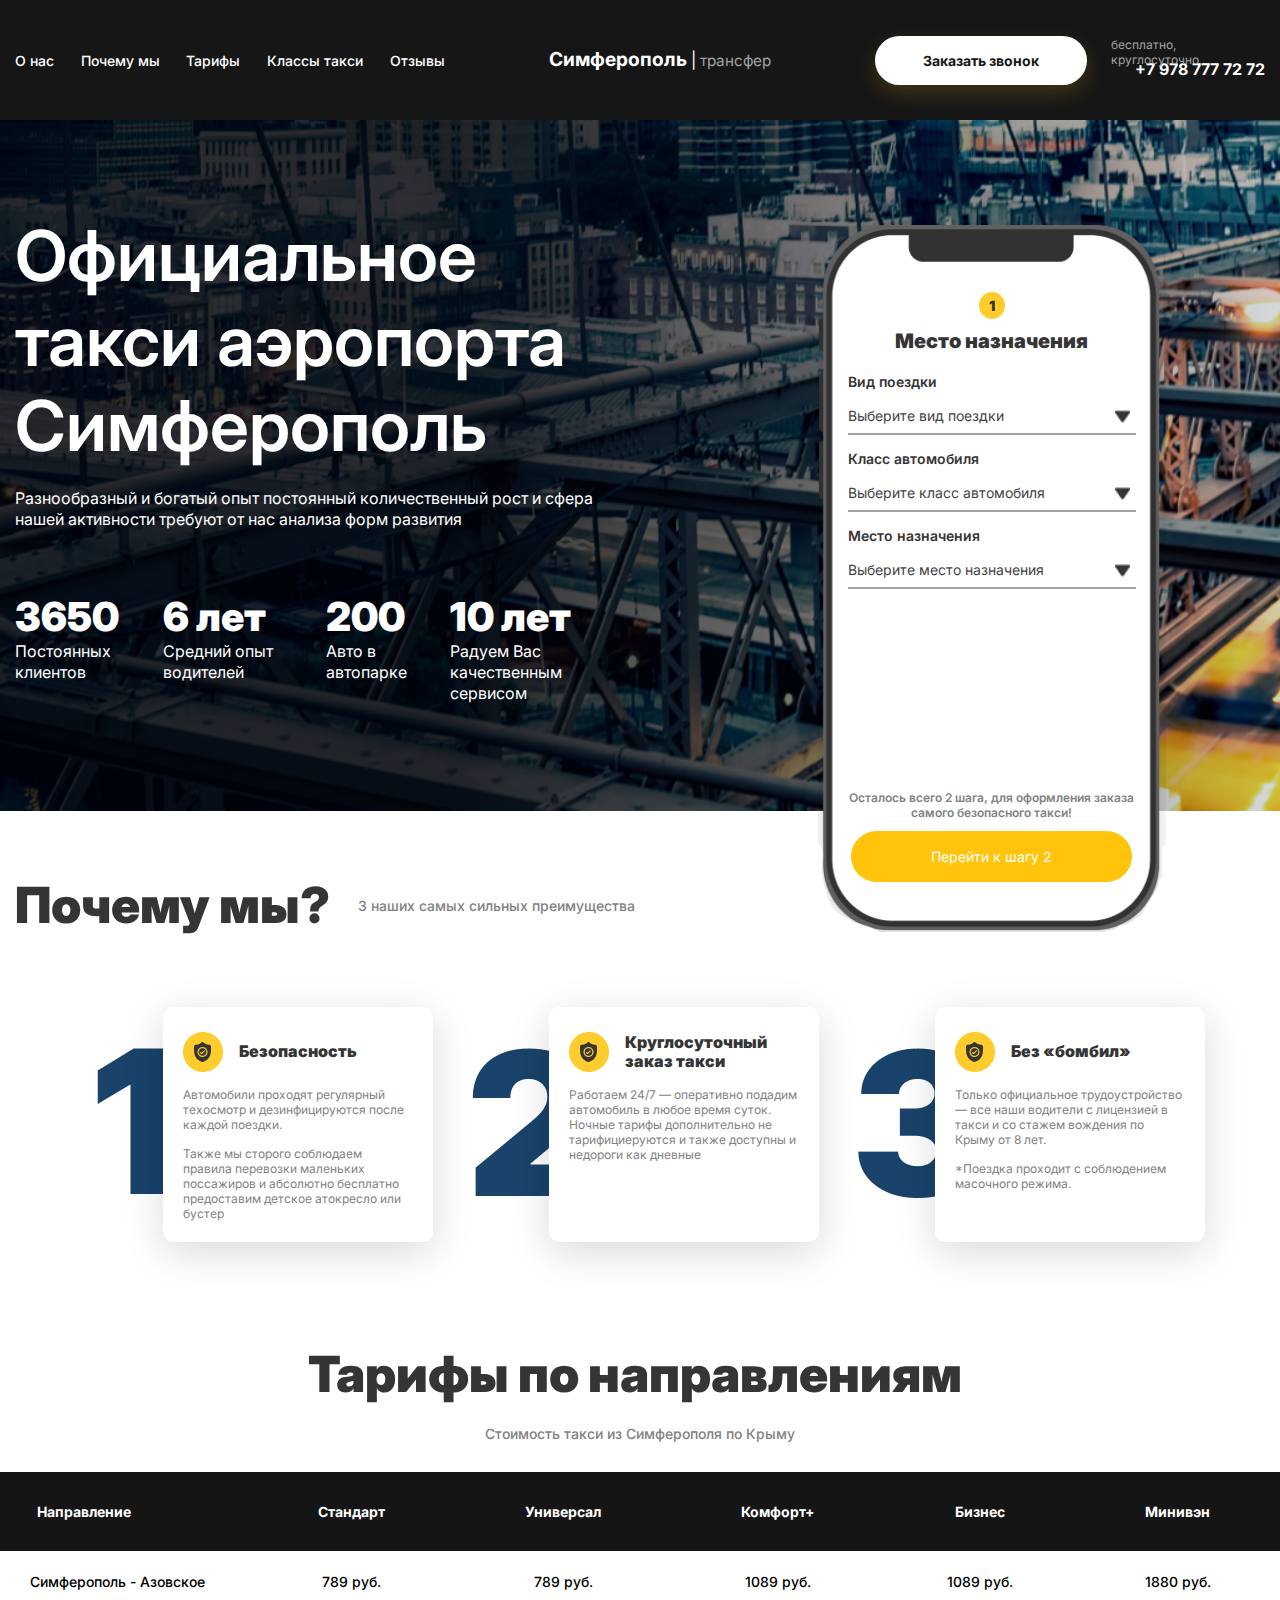
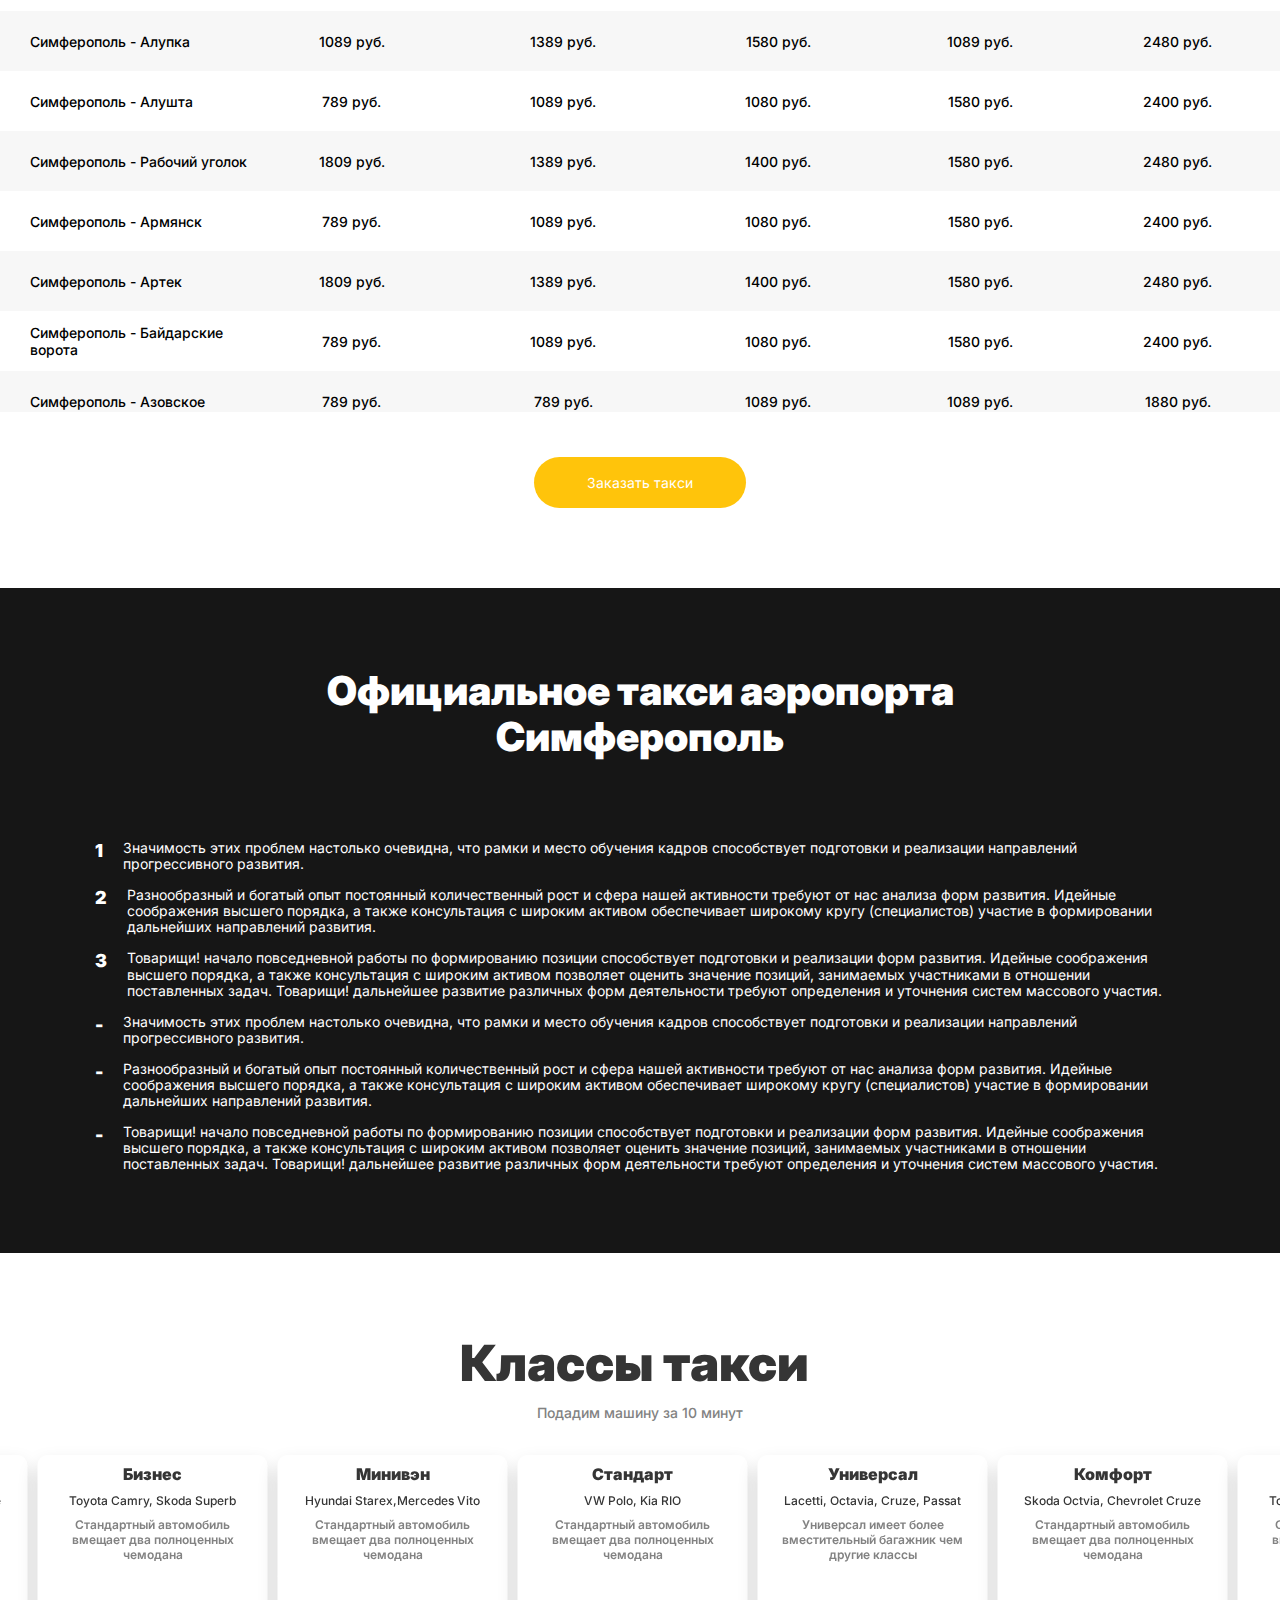
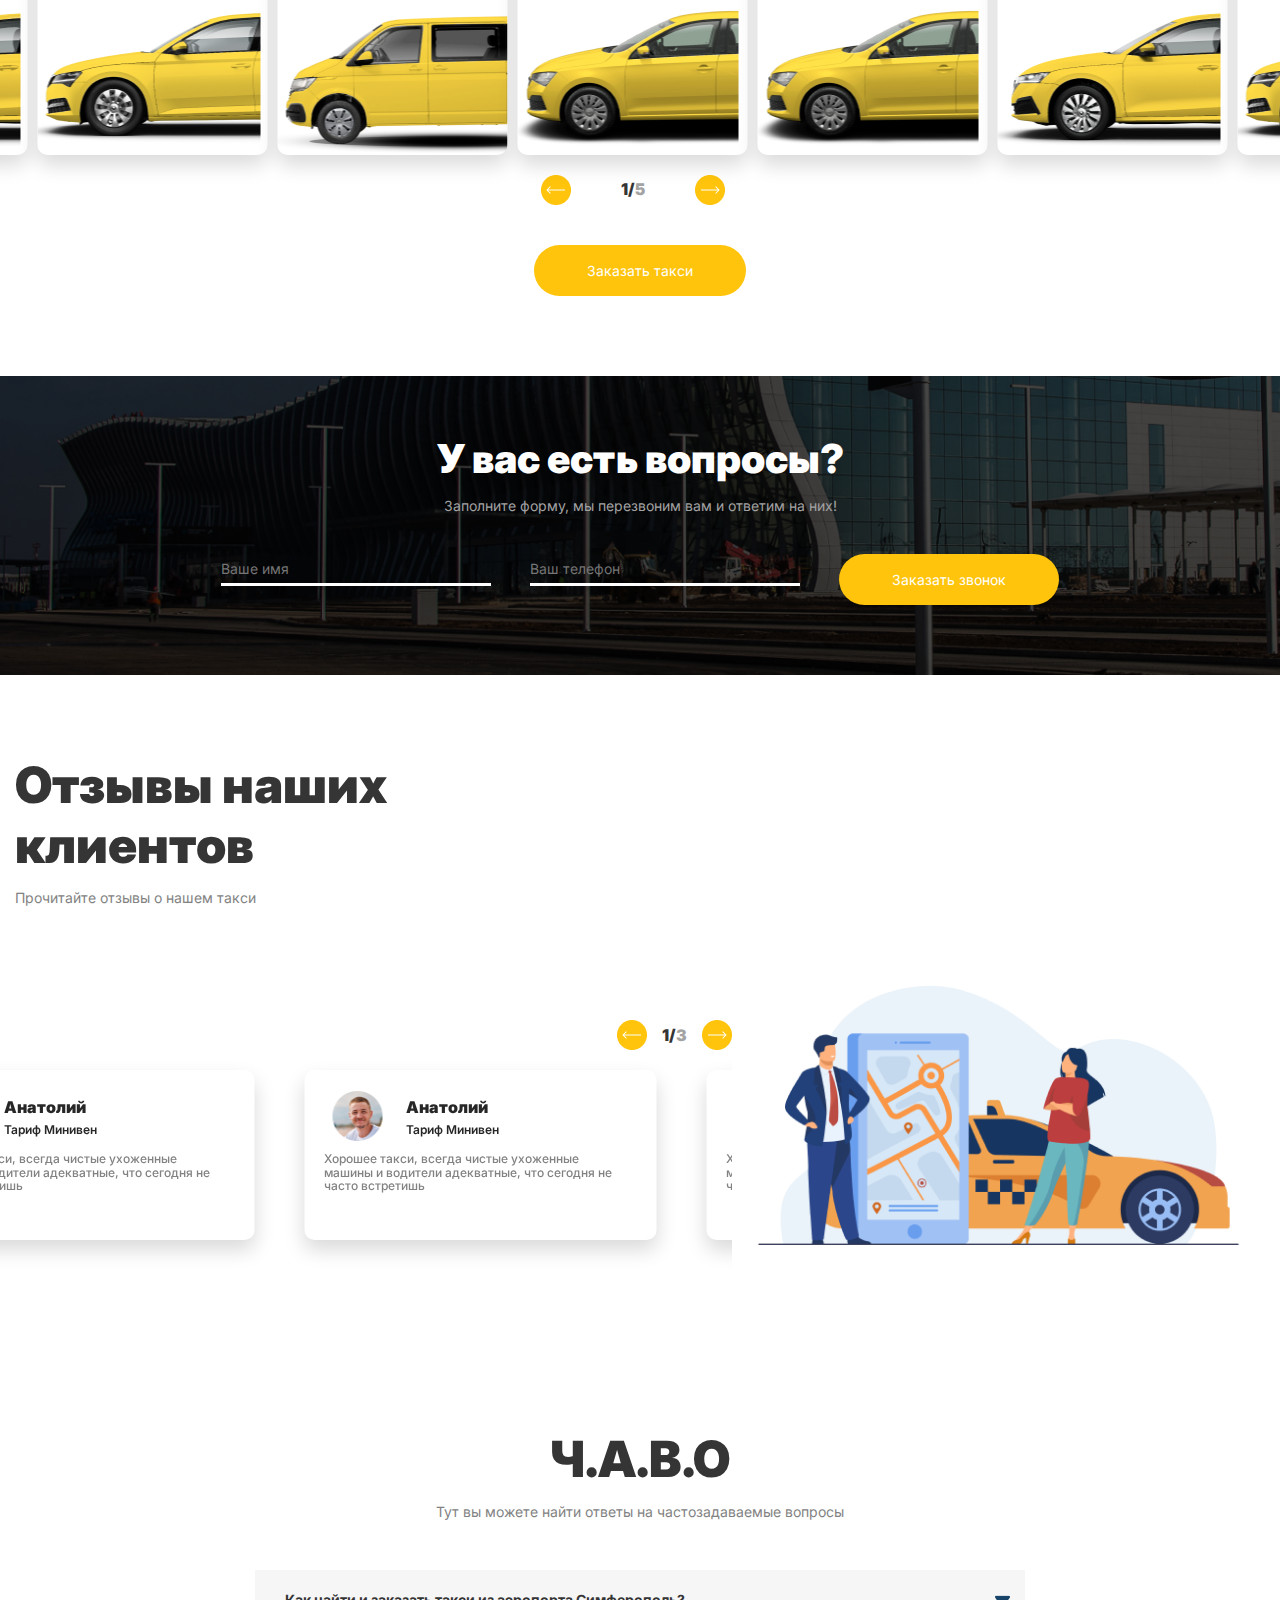
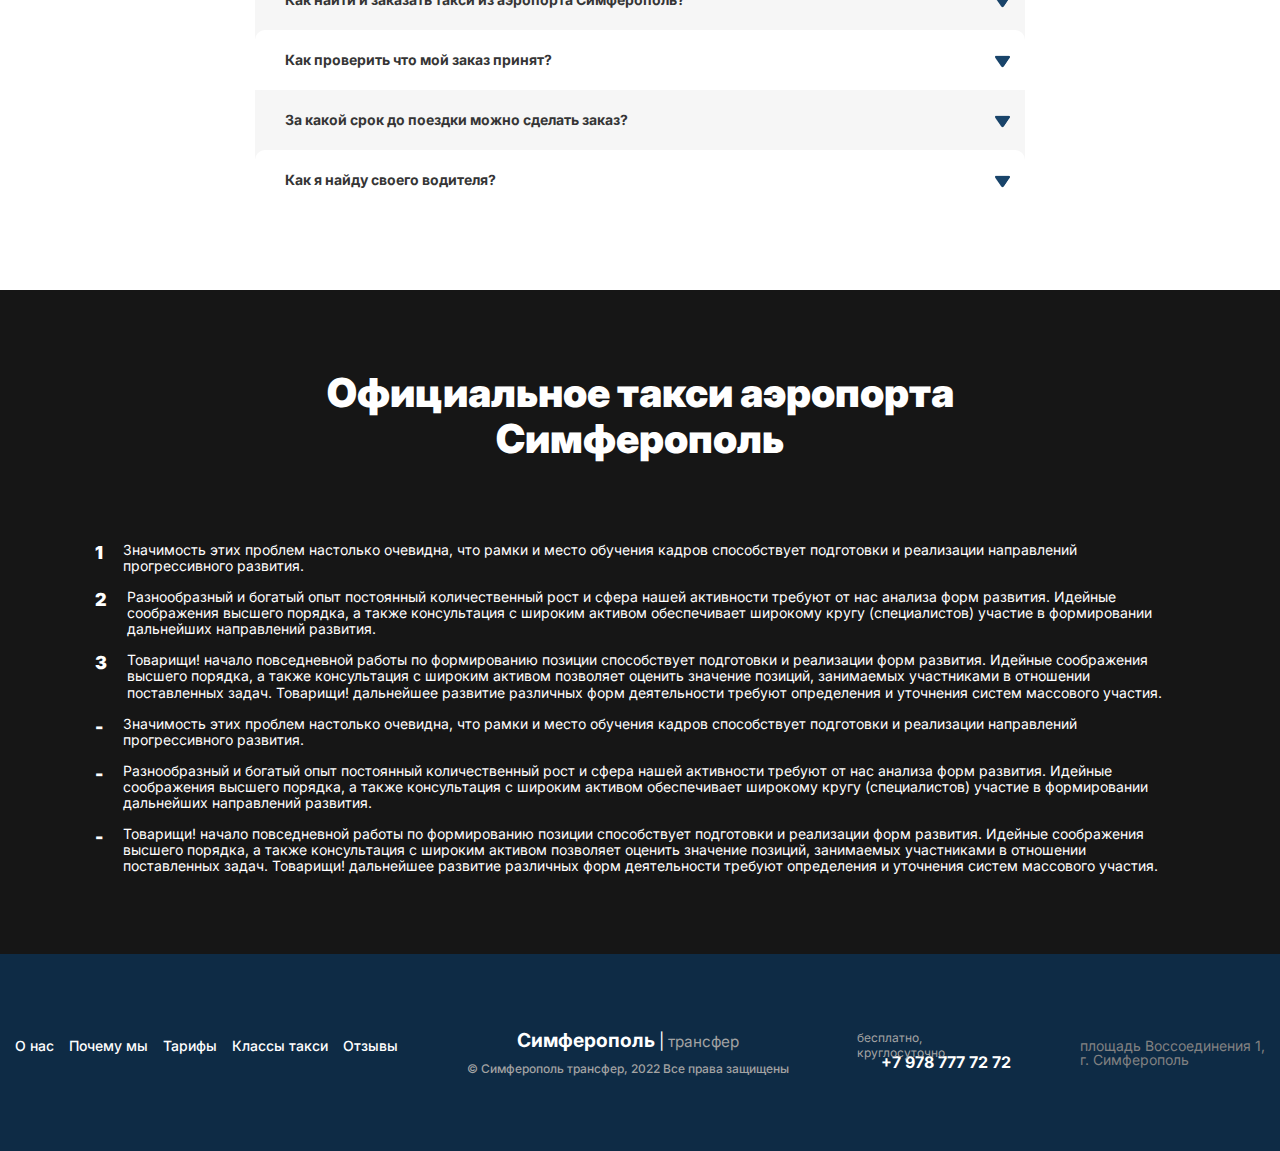
==== commit 7e943b56: "5" ====
--- a/index.html
+++ b/index.html
@@ -7,7 +7,7 @@
 	<meta name="format-detection" content="telephone=no">
 
 
-	<link rel="stylesheet" href="css/style.min.css?_v=20220217154609">
+	<link rel="stylesheet" href="css/style.min.css?_v=20220219135114">
 	<link rel="shortcut icon" href="favicon.ico">
 	<!-- <meta name="robots" content="noindex, nofollow"> -->
 	<meta name="viewport" content="width=device-width, initial-scale=1.0">
@@ -47,7 +47,7 @@
 						<a class="contact__tel" href="tel:+79787777272">+7 978 777 72 72</a>
 					</div>
 					<div class="header__box">
-						<a class="header__telefon" href="tel:+79787777272"><img src="img/tel.png?_v=1645101969664" alt=""></a>
+						<a class="header__telefon" href="tel:+79787777272"><img src="img/tel.png?_v=1645267874559" alt=""></a>
 						<button type="button" class="menu__icon icon-menu"><span></span></button>
 					</div>
 				</div>
@@ -144,7 +144,7 @@
 												</div>
 												<div class="tel">
 													<label class="label" for="telefon">Номер вашего телефона</label>
-													<input type="tel" name="tel" title="Используйте формат: +7 (777) 777-77-77" pattern="[+]7\s[\(]\d{3}[\)]\s\d{3}[\-]\d{2}[\-]\d{2}" minlength="11" maxlength="18" id="telefon" placeholder="+ 7 (___) ___-__-__">
+													<input class="tel" type="tel" name="tel" title="Используйте формат: +7 (777) 777-77-77" pattern="[+]7\s[\(]\d{3}[\)]\s\d{3}[\-]\d{2}[\-]\d{2}" minlength="11" maxlength="18" id="telefon" placeholder="+ 7 (___) ___-__-__">
 												</div>
 												<div class="time">
 													<label class="label label-a" for="date">Дата и время подачи авто</label>
@@ -175,7 +175,7 @@
 												</div>
 
 												<div class="checkbox">
-													<input id="c_1" data-error="Ошибка" class="checkbox__input" type="radio" value="1" name="form[]">
+													<input id="c_1" data-error="Ошибка" class="checkbox__input" type="checkbox" value="1" name="form[]">
 													<label for="c_1" class="checkbox__label"><span class="checkbox__text">Обратный трансфер</span></label>
 												</div>
 											</div>
@@ -204,34 +204,31 @@
 										<button type="submit" class="button quiz-form__btn-q btnn">Перейти к шагу 2</button>
 										<button type="submit" class="button quiz-form__btn-q-c btnn">Перейти к шагу 3</button>
 										<button type="submit" class="button quiz-form__btn-q-d btnn">Вернуться к шагу 2</button>
-										<button type="submit" class="button quiz-form__btn-q-e btnn">Заказать такси</button>
+										<button type="submit" class="button quiz-form__btn-q-e zakaz open-popup btnn">Заказать такси</button>
 
 									</div>
 
 								</form>
-								<img src="img/mocap.png?_v=1645101969664" alt=" Айфон 10">
-							</div>
-
-						</div>
-					</div>
-
-				</div>
-
+								<img src="img/mocap.png?_v=1645267874559" alt=" Айфон 10">
+							</div>
+						</div>
+					</div>
+				</div>
 			</section>
 			<section class="advantages">
 
 				<div class="advantages__container">
 					<div class="advantages__body">
-						<div class="advantages__item">
+						<div class="advantages__item advantages--l">
 							<h3 class="advantages__title" id="advantages">Почему мы?</h3>
 							<p class="advantages__text">3 наших самых сильных преимущества</p>
 						</div>
 						<div class="advantages__item advantages__item--mod">
 							<div class="advantages__block">
-								<img class="advantages__image advantages__image--modyfy" src="img/11.png?_v=1645101969664" alt="">
+								<img class="advantages__image advantages__image--modyfy" src="img/11.png?_v=1645267874559" alt="">
 								<div class="advantages__item--cart advantages__item--cart-a">
 									<div class="advantages__item-cart-box">
-										<img src="img/1.png?_v=1645101969664" alt="">
+										<img src="img/1.png?_v=1645267874559" alt="">
 										<h4>Безопасность</h4>
 									</div>
 									<p>Автомобили проходят регулярный техосмотр и дезинфицируются после каждой поездки.</p> <br>
@@ -240,10 +237,10 @@
 								</div>
 							</div>
 							<div class="advantages__block">
-								<img class="advantages__image" src="img/22.png?_v=1645101969664" alt="">
+								<img class="advantages__image" src="img/22.png?_v=1645267874559" alt="">
 								<div class="advantages__item--cart advantages__item--cart-a">
 									<div class="advantages__item-cart-box">
-										<img src="img/1.png?_v=1645101969664" alt="">
+										<img src="img/1.png?_v=1645267874559" alt="">
 										<h4>Круглосуточный
 											заказ такси</h4>
 									</div>
@@ -253,10 +250,10 @@
 								</div>
 							</div>
 							<div class="advantages__block">
-								<img class="advantages__image" src="img/33.png?_v=1645101969664" alt="">
+								<img class="advantages__image" src="img/33.png?_v=1645267874559" alt="">
 								<div class="advantages__item--cart advantages__item--cart-a">
 									<div class="advantages__item-cart-box">
-										<img src="img/1.png?_v=1645101969664" alt="">
+										<img src="img/1.png?_v=1645267874559" alt="">
 										<h4>Без «бомбил»</h4>
 									</div>
 									<p>
@@ -340,11 +337,91 @@
 							<td>1580 руб.</td>
 							<td>2400 руб.</td>
 						</tr>
+						<tr>
+							<td class="table__td">Симферополь - Азовское</td>
+							<td>789 руб.</td>
+							<td>789 руб.</td>
+							<td>1089 руб.</td>
+							<td>1089 руб.</td>
+							<td>1880 руб.</td>
+						</tr>
+						<tr>
+							<td class="table__td">Симферополь - Азовское</td>
+							<td>789 руб.</td>
+							<td>789 руб.</td>
+							<td>1089 руб.</td>
+							<td>1089 руб.</td>
+							<td>1880 руб.</td>
+						</tr>
+						<tr>
+							<td class="table__td">Симферополь - Азовское</td>
+							<td>789 руб.</td>
+							<td>789 руб.</td>
+							<td>1089 руб.</td>
+							<td>1089 руб.</td>
+							<td>1880 руб.</td>
+						</tr>
+						<tr>
+							<td class="table__td">Симферополь - Азовское</td>
+							<td>789 руб.</td>
+							<td>789 руб.</td>
+							<td>1089 руб.</td>
+							<td>1089 руб.</td>
+							<td>1880 руб.</td>
+						</tr>
+						<tr>
+							<td class="table__td">Симферополь - Азовское</td>
+							<td>789 руб.</td>
+							<td>789 руб.</td>
+							<td>1089 руб.</td>
+							<td>1089 руб.</td>
+							<td>1880 руб.</td>
+						</tr>
+						<tr>
+							<td class="table__td">Симферополь - Азовское</td>
+							<td>789 руб.</td>
+							<td>789 руб.</td>
+							<td>1089 руб.</td>
+							<td>1089 руб.</td>
+							<td>1880 руб.</td>
+						</tr>
+						<tr>
+							<td class="table__td">Симферополь - Азовское</td>
+							<td>789 руб.</td>
+							<td>789 руб.</td>
+							<td>1089 руб.</td>
+							<td>1089 руб.</td>
+							<td>1880 руб.</td>
+						</tr>
+						<tr>
+							<td class="table__td">Симферополь - Азовское</td>
+							<td>789 руб.</td>
+							<td>789 руб.</td>
+							<td>1089 руб.</td>
+							<td>1089 руб.</td>
+							<td>1880 руб.</td>
+						</tr>
+						<tr>
+							<td class="table__td">Симферополь - Азовское</td>
+							<td>789 руб.</td>
+							<td>789 руб.</td>
+							<td>1089 руб.</td>
+							<td>1089 руб.</td>
+							<td>1880 руб.</td>
+						</tr>
+						<tr>
+							<td class="table__td">Симферополь - Азовское</td>
+							<td>789 руб.</td>
+							<td>789 руб.</td>
+							<td>1089 руб.</td>
+							<td>1089 руб.</td>
+							<td>1880 руб.</td>
+						</tr>
 					</table>
 				</div>
 
 
-				<button type="submit" class="button open-popup btnn">Заказать такси</button>
+				<button type="submit" class="botton open-popup btnn">Заказать такси</button>
 			</section>
 			<section class="about" id="about">
 				<div class="about__container">
@@ -383,7 +460,7 @@
 										<span class="car__mark">VW Polo, Kia RIO</span>
 										<p class="car__description">Стандартный автомобиль
 											вмещает два полноценных чемодана</p>
-										<img class="car__image" src="img/standart.png?_v=1645101969664" alt="Машина стандартного класса">
+										<img class="car__image" src="img/standart.png?_v=1645267874559" alt="Машина стандартного класса">
 									</div>
 
 
@@ -393,7 +470,7 @@
 										<h4 class="car__title">Универсал</h4>
 										<span class="car__mark">Lacetti, Octavia, Cruze, Passat</span>
 										<p class="car__description">Универсал имеет более вместительный багажник чем другие классы</p>
-										<img class="car__image" src="img/standart.png?_v=1645101969664" alt="Машина стандартного класса">
+										<img class="car__image" src="img/standart.png?_v=1645267874559" alt="Машина стандартного класса">
 									</div>
 								</div>
 								<div class="car__slide">
@@ -402,7 +479,7 @@
 										<span class="car__mark">Skoda Octvia, Chevrolet Cruze</span>
 										<p class="car__description">Стандартный автомобиль
 											вмещает два полноценных чемодана</p>
-										<img class="car__image" src="img/komfort.png?_v=1645101969664" alt="Машина стандартного класса">
+										<img class="car__image" src="img/komfort.png?_v=1645267874559" alt="Машина стандартного класса">
 									</div>
 
 
@@ -413,7 +490,7 @@
 										<span class="car__mark">Toyota Camry, Skoda Superb</span>
 										<p class="car__description">Стандартный автомобиль
 											вмещает два полноценных чемодана</p>
-										<img class="car__image" src="img/bysnes.png?_v=1645101969664" alt="Машина стандартного класса">
+										<img class="car__image" src="img/bysnes.png?_v=1645267874559" alt="Машина стандартного класса">
 									</div>
 
 
@@ -424,16 +501,16 @@
 										<span class="car__mark">Hyundai Starex,Mercedes Vito</span>
 										<p class="car__description">Стандартный автомобиль
 											вмещает два полноценных чемодана</p>
-										<img class="car__image" src="img/mini.png?_v=1645101969664" alt="Машина стандартного класса">
+										<img class="car__image" src="img/mini.png?_v=1645267874559" alt="Машина стандартного класса">
 									</div>
 
 
 								</div>
 							</div>
 							<div class="vox">
-								<div class="prev"><img src="img/prev.png?_v=1645101969664" alt="Стрелочка назад"></div>
+								<div class="prev"><img src="img/prev.png?_v=1645267874559" alt="Стрелочка назад"></div>
 								<div class="pagination"></div>
-								<div class="next"><img src="img/next.png?_v=1645101969664" alt="Стрелочка вперед"></div>
+								<div class="next"><img src="img/next.png?_v=1645267874559" alt="Стрелочка вперед"></div>
 
 							</div>
 
@@ -452,9 +529,9 @@
 						<p class="fidbek__text">Заполните форму, мы перезвоним вам и ответим на них!</p>
 						<form action="#" id="form" class="fidbek__form">
 							<input autocomplete="off" id="formName" type="text" name="name" data-error="Ошибка" placeholder="Ваше имя" class="fidbek__form-input">
-							<input autocomplete="off" id="formTel" type="text" name="tel" data-error="Ошибка" placeholder="Ваш телефон" class="fidbek__form-input">
-
-							<button class=" btnn fidbek__btn open-popup zakaz" type="submit">Заказать звонок</button>
+							<input autocomplete="off" id="formTel" type="text" name="tel" data-error="Ошибка" placeholder="Ваш телефон" class="fidbek__form-input tel">
+
+							<button class=" btnn fidbek__btn open-popup zakaz " type="submit">Заказать звонок</button>
 						</form>
 					</div>
 
@@ -470,16 +547,16 @@
 						<div class="reviews__box">
 							<div class="reviews__slider">
 								<div class="vox sd" data-da=".reviews__slider, 420">
-									<div class="prevr"><img src="img/prev.png?_v=1645101969664" alt="Стрелочка назад"></div>
+									<div class="prevr"><img src="img/prev.png?_v=1645267874559" alt="Стрелочка назад"></div>
 									<div class="pagination"></div>
-									<div class="nextr"><img src="img/next.png?_v=1645101969664" alt="Стрелочка вперед"></div>
+									<div class="nextr"><img src="img/next.png?_v=1645267874559" alt="Стрелочка вперед"></div>
 
 								</div>
 								<div class="reviews__swiper">
 
 									<div class="reviews__slide">
 										<div class="reviews__item">
-											<img src="img/a28.png?_v=1645101969664" alt="Фото человека">
+											<img src="img/a28.png?_v=1645267874559" alt="Фото человека">
 											<h4>Анатолий </h4>
 											<h5>Тариф Минивен</h5>
 											<p>Хорошее такси, всегда чистые ухоженные машины и водители адекватные, что сегодня
@@ -489,7 +566,7 @@
 									</div>
 									<div class="reviews__slide">
 										<div class="reviews__item">
-											<img src="img/b29.png?_v=1645101969664" alt="Фото человека">
+											<img src="img/b29.png?_v=1645267874559" alt="Фото человека">
 											<h4>Светлана</h4>
 											<h5>Тариф Бизнес</h5>
 											<p>Хорошее такси, всегда чистые ухоженные машины и водители адекватные, что сегодня
@@ -499,7 +576,7 @@
 									</div>
 									<div class="reviews__slide">
 										<div class="reviews__item">
-											<img src="img/a28.png?_v=1645101969664" alt="Фото человека">
+											<img src="img/a28.png?_v=1645267874559" alt="Фото человека">
 											<h4>Анатолий </h4>
 											<h5>Тариф Минивен</h5>
 											<p>Хорошее такси, всегда чистые ухоженные машины и водители адекватные, что сегодня
@@ -510,7 +587,7 @@
 								</div>
 							</div>
 							<div class="reviews__image">
-								<img src="img/ng.png?_v=1645101969664" alt="Картинка людей у такси">
+								<img src="img/ng.png?_v=1645267874559" alt="Картинка людей у такси">
 							</div>
 
 
@@ -581,12 +658,12 @@
 			</section>
 			<div class="popup">
 				<div class="popup__body">
-					<button class="close-popup" href=""><img src="img/close.svg?_v=1645101969664" alt="Закрыть окно"></button>
+					<button class="close-popup" href=""><img src="img/close.svg?_v=1645267874559" alt="Закрыть окно"></button>
 					<h3 class="popup__title">Заказать звонок</h3>
 					<p class="popup__text">Заполните форму, и мы перезвоним вам через 1 минуту!</p>
 					<form class="popup__form" action="#">
 						<input class="popup__input" type="text" placeholder="Сидоров Иван Иванович">
-						<input class="popup__input" type="tel" placeholder="+7 (953)-222-11-11">
+						<input class="popup__input tel" type="tel" placeholder="+7 (953)-222-11-11">
 						<button class="popup__btn zakaz btnn" type="submit">Заказать звонок</button>
 					</form>
 					<div class="popup__output">
@@ -638,7 +715,7 @@
 </div>
  -->
 
-	<script src="js/app.min.js?_v=20220217154609"></script>
+	<script src="js/app.min.js?_v=20220219135114"></script>
 </body>
 
 </html>--- a/css/style.min.css
+++ b/css/style.min.css
@@ -1 +1 @@
-@charset "UTF-8";@import url(https://fonts.googleapis.com/css?family=Inter:100,200,300,regular,500,600,700,800,900);*{padding:0;margin:0;border:0}*,:after,:before{-webkit-box-sizing:border-box;box-sizing:border-box}body,html{height:100%;min-width:320px}body{color:#828282;line-height:1;font-family:Inter;font-size:.875rem;-ms-text-size-adjust:100%;-moz-text-size-adjust:100%;-webkit-text-size-adjust:100%;-webkit-font-smoothing:antialiased;-moz-osx-font-smoothing:grayscale}button,input,textarea{font-family:Inter;font-size:inherit}button{cursor:pointer;color:inherit;background-color:inherit}a{color:inherit}a:link,a:visited{text-decoration:none}a:hover{text-decoration:none}ul li{list-style:none}img{vertical-align:top}h1,h2,h3,h4,h5,h6{font-weight:inherit;font-size:inherit}body{scroll-behavior:smooth;font-family:Inter}.lock body{overflow:hidden;-ms-touch-action:none;touch-action:none}.wrapper{min-height:100%;display:-webkit-box;display:-ms-flexbox;display:flex;-webkit-box-orient:vertical;-webkit-box-direction:normal;-ms-flex-direction:column;flex-direction:column;overflow:hidden}.wrapper>main{-webkit-box-flex:1;-ms-flex:1 1 auto;flex:1 1 auto}.wrapper>*{min-width:0}[class*=__container]{max-width:85.625rem;-webkit-box-sizing:content-box;box-sizing:content-box;margin:0 auto;padding:0 .9375rem}[class*=-ibg]{position:relative}[class*=-ibg] img{position:absolute;width:100%;height:100%;top:0;left:0;-o-object-fit:cover;object-fit:cover}[class*=-ibg_contain] img{-o-object-fit:contain;object-fit:contain}@-webkit-keyframes scal{0%{-webkit-transform:scale(0);transform:scale(0)}75%{-webkit-transform:scale(0);transform:scale(0)}100%{-webkit-transform:scale(1);transform:scale(1)}}@keyframes scal{0%{-webkit-transform:scale(0);transform:scale(0)}75%{-webkit-transform:scale(0);transform:scale(0)}100%{-webkit-transform:scale(1);transform:scale(1)}}.header{width:100%;height:auto;-webkit-animation:scal 3.2s forwards;animation:scal 3.2s forwards;background-color:#161616;position:fixed;top:0;left:0;z-index:15}.header__body{width:100%;height:7.5rem;display:-webkit-box;display:-ms-flexbox;display:flex;-webkit-box-pack:justify;-ms-flex-pack:justify;justify-content:space-between;-webkit-box-align:center;-ms-flex-align:center;align-items:center}.header__box{-webkit-box-ordinal-group:4;-ms-flex-order:3;order:3;display:-webkit-box;display:-ms-flexbox;display:flex;-webkit-box-align:center;-ms-flex-align:center;align-items:center;-webkit-box-pack:justify;-ms-flex-pack:justify;justify-content:space-between;gap:30px}.header__telefon{display:none}.contact{display:-webkit-box;display:-ms-flexbox;display:flex;-webkit-box-align:center;-ms-flex-align:center;align-items:center;-ms-flex-pack:distribute;justify-content:space-around}.contact__tel{position:relative;font-weight:700;font-size:1rem;line-height:1.1875;padding-top:1.1875rem;padding-left:1.5rem;color:#fff}.contact__tel::before{font-size:.75rem;font-weight:400;line-height:1.25;content:"бесплатно, круглосуточно";color:#a3a3a3;position:absolute;top:-10%;left:0}.navigations{display:-webkit-box;display:-ms-flexbox;display:flex;-webkit-box-align:center;-ms-flex-align:center;align-items:center;-ms-flex-pack:distribute;justify-content:space-around;min-width:20rem}.navigations a{font-family:Inter;font-style:normal;font-weight:500;font-size:.875rem;line-height:1.2142857143;color:#fff}.navigations a :active,.navigations a:hover{color:#a3a3a3}.menu-open .navigations{-webkit-transition:-webkit-transform .4s ease-in-out;transition:-webkit-transform .4s ease-in-out;-o-transition:transform .4s ease-in-out;transition:transform .4s ease-in-out;transition:transform .4s ease-in-out,-webkit-transform .4s ease-in-out}.logo{-webkit-transition:-webkit-transform ease-in .3s;transition:-webkit-transform ease-in .3s;-o-transition:transform ease-in .3s;transition:transform ease-in .3s;transition:transform ease-in .3s,-webkit-transform ease-in .3s;font-weight:700;line-height:1.2;font-style:normal;z-index:20;color:#fff}.logo__span{font-weight:400;font-size:1rem;line-height:1.1875;color:#a3a3a3}.logo__pl{font-weight:400;font-size:1.1875rem;color:#fff}.logo:hover{-webkit-transform:scale(1.068);-ms-transform:scale(1.068);transform:scale(1.068)}.gta-two{-webkit-transition:background ease-in .3s;-o-transition:background ease-in .3s;transition:background ease-in .3s;padding:1rem 3rem;-webkit-box-shadow:0 8px 20px rgba(255,196,11,.18);box-shadow:0 8px 20px rgba(255,196,11,.18);border-radius:30px;font-size:.875rem;line-height:1.2142857143;font-weight:700;background:#fff;color:#161616}.gta-two :active,.gta-two:hover{background:#999;color:#fff}.popup__output{display:none}@-webkit-keyframes abv{from{opacity:0}to{opacity:0}}@keyframes abv{from{opacity:0}to{opacity:0}}.icon-menu{display:none}.footer{width:100%;background:#0e2b45;overflow:hidden}.footer__body{width:100%;padding:4.6875rem 0;display:-webkit-box;display:-ms-flexbox;display:flex;-webkit-box-pack:justify;-ms-flex-pack:justify;justify-content:space-between;-webkit-box-align:center;-ms-flex-align:center;align-items:center;gap:15px}.footer__navi{display:-webkit-box;display:-ms-flexbox;display:flex;-webkit-box-align:center;-ms-flex-align:center;align-items:center;-ms-flex-pack:distribute;justify-content:space-around}.footer__navi a{font-family:Inter;font-style:normal;font-weight:500;font-size:.875rem;line-height:1.2142857143;color:#fff}.footer__navi a :active,.footer__navi a:hover{color:#a3a3a3}.logo-footer{display:-webkit-box;display:-ms-flexbox;display:flex;-webkit-box-orient:vertical;-webkit-box-direction:normal;-ms-flex-direction:column;flex-direction:column;-webkit-box-align:center;-ms-flex-align:center;align-items:center;-webkit-box-pack:center;-ms-flex-pack:center;justify-content:center;z-index:2}.logo-footer p{margin-top:.625rem;font-family:Inter;font-weight:500;font-size:12px;line-height:115.2%;text-align:center;color:#a3a3a3;font-style:normal}@-webkit-keyframes introLoad{from{-webkit-clip-path:polygon(0 0,100% 0,100% 0,0 0);clip-path:polygon(0 0,100% 0,100% 0,0 0)}to{-webkit-clip-path:polygon(0 0,100% 0,100% 100%,0 100%);clip-path:polygon(0 0,100% 0,100% 100%,0 100%)}}@keyframes introLoad{from{-webkit-clip-path:polygon(0 0,100% 0,100% 0,0 0);clip-path:polygon(0 0,100% 0,100% 0,0 0)}to{-webkit-clip-path:polygon(0 0,100% 0,100% 100%,0 100%);clip-path:polygon(0 0,100% 0,100% 100%,0 100%)}}.page{width:100%}.page__home{width:100%}.home-page{background:-o-linear-gradient(359.74deg,rgba(0,3,12,.82) 35.39%,rgba(1,12,39,.15) 99.7%),url(../img/bg.png);background:linear-gradient(90.26deg,rgba(0,3,12,.82) 35.39%,rgba(1,12,39,.15) 99.7%),url(../img/bg.png);background-size:cover;background-repeat:no-repeat;background-position:center;-webkit-animation:introLoad 1.5s;animation:introLoad 1.5s}.home-page__body{width:100%;display:-webkit-box;display:-ms-flexbox;display:flex;-webkit-box-align:start;-ms-flex-align:start;align-items:flex-start;-webkit-box-pack:justify;-ms-flex-pack:justify;justify-content:space-between;padding-top:7.5rem;position:relative}.home-page__item{-ms-flex-preferred-size:50%;flex-basis:50%}.content-box__title{margin-top:5.8125rem;font-size:4.375rem;line-height:1.2142857143;font-weight:600;color:#fff;margin-bottom:1.25rem}.content-box p{font-size:1rem;line-height:1.3125;color:#fff}.block-box{margin-top:3.9375rem;margin-bottom:6.6875rem;display:-webkit-box;display:-ms-flexbox;display:flex;-webkit-box-pack:justify;-ms-flex-pack:justify;justify-content:space-between;-webkit-box-align:start;-ms-flex-align:start;align-items:flex-start;-webkit-column-gap:35px;-moz-column-gap:35px;column-gap:35px;row-gap:20px}.block-box__item span{font-size:2.5rem;line-height:1.2;color:#fff;font-weight:900}.block-box p{max-width:100%}.form-box{-webkit-animation:scal 1.9s forwards;animation:scal 1.9s forwards;padding-top:2.5rem;padding-left:.9375rem;position:absolute;left:63%;top:20%;display:-webkit-box;display:-ms-flexbox;display:flex;-webkit-box-pack:center;-ms-flex-pack:center;justify-content:center}.form-box__inner{padding:1.875rem;padding-top:2.5rem;width:21.75rem;height:44.375rem;position:relative}.form-box__inner img{top:0;left:0;width:100%;z-index:1;height:100%;position:absolute;overflow:hidden}.form-box__form{position:absolute;z-index:2}.form-box__page{position:absolute;top:10%;left:50%;z-index:2;width:1.375rem;height:1.375rem;border-radius:50%;background-color:#fecc2d;color:#353535;font-family:Inter;font-style:normal;font-weight:900;font-size:14px;line-height:17px;left:47%;display:-webkit-box;display:-ms-flexbox;display:flex;-webkit-box-pack:center;-ms-flex-pack:center;justify-content:center;-webkit-box-align:center;-ms-flex-align:center;align-items:center}.form-box__page-a{position:absolute;left:15%;top:23%;z-index:2;display:-webkit-box;display:-ms-flexbox;display:flex;-webkit-box-orient:vertical;-webkit-box-direction:normal;-ms-flex-direction:column;flex-direction:column;-webkit-box-align:start;-ms-flex-align:start;align-items:flex-start;-webkit-box-pack:start;-ms-flex-pack:start;justify-content:flex-start}.form-box__page-a h3{margin-bottom:.9375rem}.form-box__page-b{position:absolute;left:15%;top:33%;z-index:2;display:-webkit-box;display:-ms-flexbox;display:flex;-webkit-box-orient:vertical;-webkit-box-direction:normal;-ms-flex-direction:column;flex-direction:column;-webkit-box-align:start;-ms-flex-align:start;align-items:flex-start;-webkit-box-pack:start;-ms-flex-pack:start;justify-content:flex-start}.form-box__page-b h3{margin-bottom:.9375rem}.form-box__page-c{position:absolute;left:15%;top:43%;z-index:2;display:-webkit-box;display:-ms-flexbox;display:flex;-webkit-box-orient:vertical;-webkit-box-direction:normal;-ms-flex-direction:column;flex-direction:column;-webkit-box-align:start;-ms-flex-align:start;align-items:flex-start;-webkit-box-pack:start;-ms-flex-pack:start;justify-content:flex-start}.form-box__page-c h3{margin-bottom:.9375rem}.form-box__title{position:absolute;z-index:2;left:21.5%;color:#353535;font-weight:900;font-size:1.25rem;top:15%}.zakr{padding:1.0625rem 3.3125rem;font-size:.875rem;line-height:1.2142857143;color:#fff;width:-webkit-fit-content;width:-moz-fit-content;width:fit-content;border-radius:30px;background:#ffc40b}.zakr:hover{background:#ffe184;color:#fff}.advantages{-webkit-animation:scal 3s forwards;animation:scal 3s forwards;width:100%;position:relative;margin-bottom:4.625rem}.advantages__body{display:-webkit-box;display:-ms-flexbox;display:flex;-webkit-box-orient:vertical;-webkit-box-direction:normal;-ms-flex-direction:column;flex-direction:column;-webkit-box-align:start;-ms-flex-align:start;align-items:flex-start;-webkit-box-pack:center;-ms-flex-pack:center;justify-content:center;margin-top:4rem}.advantages__item{display:-webkit-box;display:-ms-flexbox;display:flex;-webkit-box-align:center;-ms-flex-align:center;align-items:center;width:100%}.advantages__item:not(:last-child){margin-bottom:3.875rem}.advantages__item--mod{gap:50px}.advantages__image{z-index:1;left:3%;top:20%;z-index:1;position:absolute}.advantages__image--modyfy{left:6%}.advantages__text{font-style:normal;font-weight:500;font-size:14px;line-height:17px;font-family:Inter;color:#828282}.advantages__item--cart{width:16.875rem;height:14.6875rem;padding-left:1.25rem;padding-top:1.5625rem;padding-right:1.25rem;z-index:2;position:absolute;background-color:#fff;border-radius:10px;-webkit-box-shadow:0 10px 40px rgba(0,0,0,.15);box-shadow:0 10px 40px rgba(0,0,0,.15);z-index:2}.advantages__item--cart h4{font-style:normal;font-weight:900;font-size:16px;line-height:19px;font-family:Inter;color:#353535}.advantages__item--cart p{font-family:Inter;font-style:normal;font-weight:400;font-size:12px;line-height:15px;color:#828282}.advantages__block{width:22.375rem;height:15.75rem;position:relative;display:-webkit-box;display:-ms-flexbox;display:flex;-webkit-box-align:center;-ms-flex-align:center;align-items:center;-webkit-box-pack:end;-ms-flex-pack:end;justify-content:flex-end}.advantages__item-cart-box{display:-webkit-inline-box;display:-ms-inline-flexbox;display:inline-flex;-webkit-box-align:center;-ms-flex-align:center;align-items:center;gap:16px;padding-bottom:.9375rem}.advantages__title{font-size:3.125rem;line-height:1.22;color:#353535;font-weight:900}.table{width:100%;margin-bottom:5rem}.table__item{text-align:center;padding:1.9375rem 4.375rem;border-spacing:0}.table__item--mod{padding-left:1.875rem;padding-right:6.875rem}.table__title{font-style:normal;font-weight:900;font-size:50px;line-height:61px;color:#353535;padding-bottom:.9375rem;margin:0 auto;width:41.5rem;font-family:Inter}.table__text{margin:0 auto;font-style:normal;font-weight:500;font-size:14px;line-height:17px;color:#828282;max-width:19.4375rem;padding-bottom:3.125rem;font-family:Inter}.table__td{text-align:left!important;padding-left:1.875rem}.table__rates{margin:0 auto;font-size:.875rem;line-height:1.2142857143;color:#000;font-weight:500;table-layout:fixed;border-spacing:0;padding-bottom:2.5rem}.table__rates tr:nth-child(odd){background:#f7f7f7}.table__rates tr{height:3.75rem}.table__rates tr:first-child{text-align:center}.table__rates td{text-align:center}.table__box{margin-bottom:.9375rem}.table__titles{background:#151515!important;color:#fff;font-weight:900;font-size:.875rem;line-height:1.2142857143;border-collapse:collapse;border-spacing:0}.btnn{padding:1.0625rem 3.3125rem;font-size:.875rem;line-height:1.2142857143;color:#fff;border-radius:30px;background:#ffc40b;display:block;margin:0 auto}.btnn:hover{background:#ffe184;color:#fff}.about{width:100%;padding:5rem;background:#161616}.about__body h3{font-family:Inter;font-style:normal;font-weight:900;font-size:40px;line-height:115.2%;max-width:662px;text-align:center;width:100%;margin:0 auto;padding-bottom:5rem;text-align:center;color:#fff}.about__list li{font-size:.875rem;line-height:115.42%;color:#fff;display:-webkit-box;display:-ms-flexbox;display:flex;-webkit-box-align:start;-ms-flex-align:start;align-items:flex-start}.about__list li:not(:last-child){margin-bottom:.9375rem}.about__list span{font-size:1.125rem;line-height:1.1875;font-weight:900;margin-right:1.25rem;color:#fff}.car{width:100%;margin-top:5rem;margin-bottom:5rem}.car__titles{width:22.5625rem}.car__txt{width:12.9375rem;margin-bottom:3.125rem}.car__slider{width:100%;margin-bottom:2.5rem;padding-top:20px;margin-top:-20px;display:-webkit-box;display:-ms-flexbox;display:flex;-webkit-box-orient:vertical;-webkit-box-direction:normal;-ms-flex-direction:column;flex-direction:column;-webkit-box-align:center;-ms-flex-align:center;align-items:center}.car__swiper{-webkit-box-pack:center;-ms-flex-pack:center;justify-content:center;gap:30px}.car__item{gap:10px;display:-webkit-box;display:-ms-flexbox;display:flex;-webkit-box-align:center;-ms-flex-align:center;align-items:center;-webkit-box-pack:start;-ms-flex-pack:start;justify-content:flex-start;width:14.375rem;height:18.75rem;-webkit-box-orient:vertical;-webkit-box-direction:normal;-ms-flex-direction:column;flex-direction:column;position:relative;overflow:hidden;padding:.625rem .9375rem;background:#fff;-webkit-box-shadow:0 10px 40px rgba(0,0,0,.15);box-shadow:0 10px 40px rgba(0,0,0,.15);border-radius:10px}.car__title{font-family:Inter;font-weight:900;font-size:16px;line-height:19px;font-style:normal;color:#353535}.car__mark{color:#353535;font-family:Inter;font-style:normal;font-weight:500;font-size:12px;line-height:115.2%}.car__description{text-align:center;color:#828282;font-style:normal;font-weight:600;font-size:12px;line-height:15px;font-family:Inter}.car__image{position:absolute;bottom:0;left:0}.next,.prev{display:none;cursor:pointer}.pagination{display:none;font-family:Inter;font-style:normal;font-weight:900;font-size:16px;line-height:19px;color:#353535}.swiper-pagination-total{color:#a3a3a3}.vox{display:none;margin-top:1.25rem;display:-webkit-box;display:-ms-flexbox;display:flex;-webkit-box-align:center;-ms-flex-align:center;align-items:center;gap:50px}.fidbek{width:100%;background:url(../img/bgForm.png);background-size:cover;background-repeat:no-repeat;height:100%;margin-bottom:5rem}.fidbek__body{width:100%;display:-webkit-box;display:-ms-flexbox;display:flex;-webkit-box-orient:vertical;-webkit-box-direction:normal;-ms-flex-direction:column;flex-direction:column;-webkit-box-pack:center;-ms-flex-pack:center;justify-content:center;-webkit-box-align:center;-ms-flex-align:center;align-items:center}.fidbek__title{padding-top:3.75rem;font-family:Inter;font-style:normal;font-weight:900;font-size:40px;line-height:115.2%;max-width:662px;text-align:center;width:100%;margin:0 auto;padding-bottom:.9375rem;text-align:center;color:#fff}.fidbek__text{font-size:.875rem;line-height:1.2142857143;color:#a3a3a3;padding-bottom:2.5rem;width:auto}.fidbek__form{display:-webkit-box;display:-ms-flexbox;display:flex;margin-bottom:4.375rem;gap:39px}.fidbek__form input{outline:0}.fidbek__form-input{width:16.875rem;height:2rem;color:#fff;background-color:transparent;border-bottom:3px solid #fff}.reviews{width:100%;margin-bottom:7.875rem}.reviews__body{display:-webkit-box;display:-ms-flexbox;display:flex;-webkit-box-orient:vertical;-webkit-box-direction:normal;-ms-flex-direction:column;flex-direction:column}.reviews__title{font-size:3.125rem;line-height:1.2;color:#353535;text-align:left;max-width:26rem;font-weight:900;padding-bottom:.9375rem}.reviews p{font-size:.875rem;line-height:1.1428571429;color:#828282;padding-bottom:2rem}.reviews__box{display:-webkit-box;display:-ms-flexbox;display:flex;-webkit-box-align:center;-ms-flex-align:center;align-items:center;-webkit-box-pack:justify;-ms-flex-pack:justify;justify-content:space-between}.reviews__slider{-ms-flex-preferred-size:60%;flex-basis:60%;margin-top:-30px;padding-top:30px;margin-bottom:-30px;padding-bottom:30px;display:-webkit-box;display:-ms-flexbox;display:flex;-webkit-box-orient:vertical;-webkit-box-direction:normal;-ms-flex-direction:column;flex-direction:column;-webkit-box-align:end;-ms-flex-align:end;align-items:flex-end}.reviews__item{padding:.9375rem 1.25rem;position:relative;gap:5px;display:-webkit-box;display:-ms-flexbox;display:flex;-webkit-box-align:start;-ms-flex-align:start;align-items:flex-start;background:#fff;-webkit-box-shadow:0 10px 30px rgba(0,0,0,.15);box-shadow:0 10px 30px rgba(0,0,0,.15);border-radius:10px;-webkit-box-orient:vertical;-webkit-box-direction:normal;-ms-flex-direction:column;flex-direction:column;width:22rem;height:10.625rem;-webkit-box-pack:end;-ms-flex-pack:end;justify-content:flex-end}.reviews__item h4{font-size:1rem;line-height:1.1875;color:#272727;font-weight:900;padding-left:5.125rem}.reviews__item h5{padding-left:5.125rem;font-family:Inter;font-weight:600;font-size:12px;line-height:15px;color:#272727;font-style:normal}.reviews__item img{position:absolute;top:12%;left:8%}.reviews__item p{padding-top:.625rem;font-family:Inter;font-style:normal;font-weight:500;font-size:12px;line-height:115.2%;text-align:left;max-width:18.875rem;color:#828282}.reviews__image{padding-bottom:.625rem}.reviews__image img{width:100%}.nextr,.prevr{cursor:pointer}.sd{max-width:11.25rem;gap:15px;margin-bottom:1.25rem}.pagination{display:none;font-family:Inter;font-style:normal;font-weight:900;font-size:16px;line-height:19px;color:#353535}.overview{margin-bottom:5rem}.overview__body{display:-webkit-box;display:-ms-flexbox;display:flex;-webkit-box-orient:vertical;-webkit-box-direction:normal;-ms-flex-direction:column;flex-direction:column;-webkit-box-align:center;-ms-flex-align:center;align-items:center}.overview__title{font-size:3.125rem;line-height:1.2;color:#353535;text-align:left;font-weight:900;text-align:center;padding-bottom:.9375rem}.overview__p{font-size:.875rem;text-align:center;line-height:1.1428571429;color:#828282;padding-bottom:3.125rem}.spollers__item:nth-child(odd){background:#f6f6f6}.spollers__title{position:relative;text-align:left;height:60px;padding-left:1.875rem;border-radius:10px 10px 0 0;font-family:Inter;font-style:normal;font-weight:700;font-size:14px;line-height:17px;color:#353535;width:770px}.spollers__title::before{content:"";background:url(../img/play2.png);background-repeat:no-repeat;background-size:cover;width:.9375rem;height:.9375rem;position:absolute;right:2%;top:40%}.spollers__body{background:#f6f6f6;border-radius:0 0 10px 10px;width:100%;height:100%;max-width:44.1875rem;padding:1.25rem 1.875rem;font-size:14px;color:#828282}.blue{background-color:#19446a!important}.blue::before{content:"";background:url(../img/play3.png);-webkit-transform:rotate(180deg);-ms-transform:rotate(180deg);transform:rotate(180deg);-webkit-transition:all .7s ease-in-out;-o-transition:all .7s ease-in-out;transition:all .7s ease-in-out;background-repeat:no-repeat;background-size:cover;width:.9375rem;height:.9375rem;position:absolute;right:2%;top:40%}.form-box__inner{-webkit-box-pack:center;-ms-flex-pack:center;justify-content:center}.quiz-form{position:relative;height:38.125rem;width:100%;display:-webkit-box;display:-ms-flexbox;display:flex;-webkit-box-align:center;-ms-flex-align:center;align-items:center;-webkit-box-orient:vertical;-webkit-box-direction:normal;-ms-flex-direction:column;flex-direction:column;-webkit-box-pack:justify;-ms-flex-pack:justify;justify-content:space-between;gap:15px}.quiz-form__header{padding:.625rem 0;padding-bottom:1.25rem;z-index:5;z-index:5;display:-webkit-box;display:-ms-flexbox;display:flex;-webkit-box-align:center;-ms-flex-align:center;align-items:center;gap:10px;-webkit-box-pack:center;-ms-flex-pack:center;justify-content:center;-webkit-box-orient:vertical;-webkit-box-direction:normal;-ms-flex-direction:column;flex-direction:column}.quiz-form__box{z-index:5;width:100%}.quiz-form label{font-family:Inter;font-style:normal;font-weight:600;font-size:14px;line-height:17px;color:#353535;margin-bottom:1.125rem}.quiz-form__page{z-index:5;padding:.3125rem .625rem;border-radius:50%;background-color:#fecc2d;font-style:normal;font-weight:900;font-size:14px;line-height:17px;color:#353535;font-family:Inter}.quiz-form__footer{z-index:4;display:-webkit-box;display:-ms-flexbox;display:flex;-webkit-box-orient:vertical;-webkit-box-direction:normal;-ms-flex-direction:column;flex-direction:column;-webkit-box-align:center;-ms-flex-align:center;align-items:center;-webkit-box-pack:justify;-ms-flex-pack:justify;justify-content:space-between;padding-bottom:.625rem;gap:10px}.quiz-form__titlr{z-index:5;font-family:Inter;font-style:normal;font-weight:900;font-size:20px;line-height:24px;color:#353535}.quiz-form__body{z-index:5;width:100%;display:-webkit-box;display:-ms-flexbox;display:flex;-webkit-box-orient:vertical;-webkit-box-direction:normal;-ms-flex-direction:column;flex-direction:column;gap:15px}.quiz-form__item-a{z-index:5;z-index:5;display:-webkit-box;display:-ms-flexbox;display:flex;gap:15px;-webkit-box-orient:vertical;-webkit-box-direction:normal;-ms-flex-direction:column;flex-direction:column}.quiz-form__item-b{z-index:5;z-index:5;display:-webkit-box;display:-ms-flexbox;display:flex;gap:15px;-webkit-box-orient:vertical;-webkit-box-direction:normal;-ms-flex-direction:column;flex-direction:column;display:none}.quiz-form__item-c{z-index:5;z-index:5;display:-webkit-box;display:-ms-flexbox;display:flex;gap:15px;-webkit-box-orient:vertical;-webkit-box-direction:normal;-ms-flex-direction:column;flex-direction:column;display:none}.quiz-form__btn-q{padding:1.0625rem 5rem}.quiz-form__text{text-align:center;z-index:1;font-family:Inter;font-style:normal;font-weight:600;font-size:12px;line-height:132.02%;text-align:center;color:#828282}.quiz-form__summ{font-style:normal;font-weight:700;font-size:12px;line-height:132.02%;font-family:Inter;color:#353535;display:none}.select-c{display:none}.c-select{display:block}.sele{position:relative;display:block;border:none;width:80%;padding-left:.625rem;outline:0;color:#000;background-position:290px -145px}.slct{position:relative;display:block;border:none;border-bottom:2px solid #a3a3a3;width:100%;padding:4px 15px 10px 0;color:#444;background-position:290px -145px;overflow:hidden;white-space:nowrap;text-overflow:ellipsis;-o-text-overflow:ellipsis}.slct:not(:first-child){margin-top:.9375rem}.slct::before{content:"";background:url(../img/play.png);background-repeat:no-repeat;background-size:cover;width:.9375rem;height:.9375rem;position:absolute;right:2%;top:14%;-webkit-transition:all .5s ease-in;-o-transition:all .5s ease-in;transition:all .5s ease-in}.slct.active{border-radius:5px 5px 0 0;border-bottom:none}.drop{margin:0;padding:0;width:100%;border:1px solid #cecece;border-top:none;background-color:#fff;display:none;position:absolute;background:#fff;z-index:6}.drop li{background-color:#fff;width:100%;list-style:none;border-top:1px dotted #e8e8e8;cursor:pointer;display:block;font-weight:500;color:#444;z-index:6;padding:7px 15px 7px 20px;background-position:10px -10px}.drop li:hover{background-color:#e8e8e8;color:#222}.slct-active::before{content:"";background:url(../img/play4.png);background-repeat:no-repeat;-webkit-transform:rotate(180deg);-ms-transform:rotate(180deg);transform:rotate(180deg);-webkit-transition:all .5s ease-in;-o-transition:all .5s ease-in;transition:all .5s ease-in;background-size:cover;width:.9375rem;height:.9375rem;position:absolute;right:2%;top:14%}.b-item{display:-webkit-box;display:-ms-flexbox;display:flex}.name input{padding-bottom:.625rem;margin-top:.9375rem;width:100%;outline:0;border-bottom:2px solid #a3a3a3}.tel input{padding-bottom:.625rem;margin-top:.9375rem;width:100%;outline:0;border-bottom:2px solid #a3a3a3}.time-box{display:-webkit-box;display:-ms-flexbox;display:flex;-webkit-box-pack:justify;-ms-flex-pack:justify;justify-content:space-between;width:100%}.time{width:100%;display:-webkit-box;display:-ms-flexbox;display:flex;-webkit-box-orient:vertical;-webkit-box-direction:normal;-ms-flex-direction:column;flex-direction:column;-webkit-box-pack:justify;-ms-flex-pack:justify;justify-content:space-between;-webkit-box-align:start;-ms-flex-align:start;align-items:flex-start}.time label{-ms-flex-preferred-size:100%;flex-basis:100%}.time::-webkit-calendar-picker-indicator{background-image:url(../img/play.png);background-size:cover}.time input{padding-bottom:.625rem;margin-top:.9375rem;outline:0;border-bottom:2px solid #a3a3a3}.label-a{margin-bottom:0!important}.count-reis input{padding-bottom:.625rem;margin-top:.9375rem;width:100%;outline:0;border-bottom:2px solid #a3a3a3}.quiz-form__btn-q-a{display:none;background-color:transparent;color:#fecc2d;-webkit-box-sizing:border-box;box-sizing:border-box;border-radius:30px;border:2px solid #ffc40b;padding:14px 45px;font-size:.8125rem}.quiz-form__btn-q-c{display:none;padding:14px 55px;font-size:.8125rem;border-radius:30px}.quiz-form__btn-q-d{background-color:transparent;color:#fecc2d;-webkit-box-sizing:border-box;box-sizing:border-box;border-radius:30px;border:2px solid #ffc40b;padding:14px 45px;font-size:.8125rem;display:none}.quiz-form__btn-q-e{display:none;display:none;padding:14px 55px;font-size:.8125rem;border-radius:30px}input[type=checkbox]:checked,input[type=checkbox]:not(:checked),input[type=radio]:checked,input[type=radio]:not(:checked){display:none}input[type=checkbox]:checked+label,input[type=checkbox]:not(:checked)+label,input[type=radio]:checked+label,input[type=radio]:not(:checked)+label{display:inline-block;position:relative;line-height:20px;cursor:pointer}input[type=checkbox]:checked+label:before,input[type=checkbox]:not(:checked)+label:before{content:"";position:absolute;right:-35px;top:0;width:22px;height:22px;border:1px solid #158400;background-color:#fff;-webkit-transform:scale(-1,1);-ms-transform:scale(-1,1);transform:scale(-1,1)}input[type=radio]:checked+label:before,input[type=radio]:not(:checked)+label:before{content:"";right:-35px;position:absolute;top:0;width:22px;height:22px;border:1px solid #fecc2d;background-color:#fff;-webkit-transform:scale(-1,1);-ms-transform:scale(-1,1);transform:scale(-1,1)}input[type=checkbox]:checked+label:before{background-color:#fecc2d;border-radius:2px}input[type=checkbox]:not(:checked)+label:before{border-radius:2px}input[type=radio]:checked+label:before,input[type=radio]:not(:checked)+label:before{border-radius:100%}input[type=checkbox]:checked+label:after,input[type=checkbox]:not(:checked)+label:after,input[type=radio]:checked+label:after,input[type=radio]:not(:checked)+label:after{content:"";position:absolute;-webkit-transition:all .2s ease;-o-transition:all .2s ease;transition:all .2s ease}input[type=checkbox]:checked+label:after,input[type=checkbox]:not(:checked)+label:after{right:-35px;top:4px;width:14px;height:10px;border-radius:1px;border-left:2px solid #fff;border-bottom:2px solid #fff;-webkit-transform:rotate(-45deg);-ms-transform:rotate(-45deg);transform:rotate(-45deg)}input[type=radio]:checked+label:after,input[type=radio]:not(:checked)+label:after{top:4px;right:-31px;width:14px;height:14px;border-radius:50%;background-color:#fecc2d}input[type=checkbox]:not(:checked)+label:after,input[type=radio]:not(:checked)+label:after{opacity:0}input[type=checkbox]:checked+label:after,input[type=radio]:checked+label:after{opacity:1}.count-passenger input{padding-bottom:.625rem;margin-top:.9375rem;width:100%;outline:0;border-bottom:2px solid #a3a3a3}.count-kind input{padding-bottom:.625rem;margin-top:.9375rem;width:100%;outline:0;border-bottom:2px solid #a3a3a3}.count-kind-a input{padding-bottom:.625rem;margin-top:.9375rem;width:100%;outline:0;border-bottom:2px solid #a3a3a3}.time-transfer{display:none}.comm{display:none;-webkit-box-orient:vertical;-webkit-box-direction:normal;-ms-flex-direction:column;flex-direction:column;-webkit-box-align:start;-ms-flex-align:start;align-items:flex-start;gap:10px}.comm__area{width:100%;outline:0;padding:.625rem}.comm label{margin-bottom:0!important}.comm input{padding-bottom:.625rem;outline:0;padding:.625rem;margin-top:.9375rem;width:100%;outline:0;border-bottom:2px solid #a3a3a3}.popup{-webkit-animation:abv .1s;animation:abv .1s;z-index:100;position:fixed;top:0;left:0;width:100%;height:100vh;background:rgba(0,0,0,.7);opacity:0;pointer-events:none;-webkit-transition:.5s all;-o-transition:.5s all;transition:.5s all}.popup p{font-style:normal;font-weight:500;font-size:12px;line-height:120.7%;text-align:center;color:#828282;font-family:Inter;max-width:14.1875rem}.popup__btn{padding:1.0625rem 3.3125rem!important;font-size:.875rem!important;line-height:1.2142857143;font-weight:700!important;right:auto!important;color:#fff!important;border-radius:30px;background:#ffc40b!important;display:block;margin:0 auto;position:relative!important}.popup__btn:hover{background:#ffe184;color:#fff}.popup.active{opacity:1;pointer-events:all;-webkit-transition:.5s all;-o-transition:.5s all;transition:.5s all;overflow:hidden}.popup__body{position:absolute;top:50%;left:50%;-webkit-transform:translate(-50%,-50%) scale(0);-ms-transform:translate(-50%,-50%) scale(0);transform:translate(-50%,-50%) scale(0);background:#fff;width:18.75rem;height:20.625rem;-webkit-transition:.5s all;-o-transition:.5s all;transition:.5s all;border-radius:10px;padding:.625rem;gap:10px;padding-top:2.375rem;display:-webkit-box;display:-ms-flexbox;display:flex;-webkit-box-pack:start;-ms-flex-pack:start;justify-content:flex-start;-webkit-box-orient:vertical;-webkit-box-direction:normal;-ms-flex-direction:column;flex-direction:column;-webkit-box-align:center;-ms-flex-align:center;align-items:center}.popup__body.active{-webkit-transform:translate(-50%,-50%) scale(1);-ms-transform:translate(-50%,-50%) scale(1);transform:translate(-50%,-50%) scale(1);-webkit-transition:.5s all;-o-transition:.5s all;transition:.5s all}.popup__title{font-style:normal;font-weight:900;font-size:22px;line-height:27px;text-align:center;color:#353535;font-family:Inter}.popup__output{display:-webkit-box;display:-ms-flexbox;display:flex;-webkit-box-orient:vertical;-webkit-box-direction:normal;-ms-flex-direction:column;flex-direction:column;-webkit-box-pack:center;-ms-flex-pack:center;justify-content:center;width:100%;height:13.75rem;-webkit-box-align:center;-ms-flex-align:center;align-items:center;gap:10px}.popup__output h3{font-style:normal;font-weight:900;font-size:22px;line-height:27px;text-align:center;color:#353535;font-family:Inter}.popup__output p{margin-bottom:.9375rem}.close-popup{position:absolute;top:4%;right:4%;cursor:pointer;text-decoration:none;background-color:transparent;border:transparent;color:#000;font-size:25px}.popup__body h3{text-align:center}.popup__form{display:-webkit-box;display:-ms-flexbox;display:flex;-webkit-box-align:center;-ms-flex-align:center;align-items:center;-webkit-box-pack:center;-ms-flex-pack:center;justify-content:center;-webkit-box-orient:vertical;-webkit-box-direction:normal;-ms-flex-direction:column;flex-direction:column;gap:22px}.popup__btn:hover{background:#f60}.popup__input{padding-bottom:.625rem;margin-top:.9375rem;width:100%;outline:0;border-bottom:2px solid #a3a3a3}.modal-open{overflow:hidden}.kor,kor-a{position:absolute;top:-140px}.swiper{overflow:hidden}.swiper-wrapper{width:100%;height:100%;-webkit-box-sizing:content-box;box-sizing:content-box;display:-webkit-box;display:-ms-flexbox;display:flex;position:relative}.swiper-vertical .swiper-wrapper{-webkit-box-orient:vertical;-webkit-box-direction:normal;-ms-flex-direction:column;flex-direction:column}.swiper-autoheight .swiper-wrapper{-webkit-box-align:start;-ms-flex-align:start;align-items:flex-start}.swiper-initialized .swiper-slide{-ms-flex-negative:0;flex-shrink:0}.swiper-android .swiper-slide,.swiper-android .swiper-wrapper{-webkit-transform:translate3d(0,0,0);transform:translate3d(0,0,0)}.swiper-button-lock{display:none!important}@media (min-width:87.5em){.contact{gap:1.875rem}.navigations{gap:1.875rem}.logo{font-size:1.25rem}.logo__span{font-size:1rem}.logo__pl{font-size:1.0625rem}.footer__navi{gap:1.875rem}.advantages__item{gap:1.875rem}}@media (max-width:90em){.next,.prev{display:block}.pagination{display:block}.pagination{display:block}}@media (max-width:60em){.block-box p{max-width:9.375rem}}@media (max-width:55em){.content-box__title{text-align:center}.content-box p{text-align:center}.block-box{margin-top:3.125rem;max-width:100%;-webkit-box-align:start;-ms-flex-align:start;align-items:flex-start;-webkit-box-pack:center!important;-ms-flex-pack:center!important;justify-content:center!important}.block-box__item{text-align:center}.block-box__item span{text-align:center}.block-box p{text-align:center}}@media (max-width:48em){.header__body{height:5rem}.table__rates{overflow:scroll}.table__rates{font-size:.75rem}.fidbek__btn{padding:.75rem 1.875rem}}@media (max-width:40em){.header__telefon{display:block}.contact__tel{font-size:1rem;line-height:1.1875;padding-top:1.1875rem}.contact__tel::before{font-size:.75rem}.gta-two{padding:1rem 3rem;font-size:.875rem}}@media (max-width:25em){.block-box p{font-size:.625rem!important;line-height:1.3;max-width:8.75rem}.about__body h3{font-size:1.875rem;padding-bottom:3.125rem}}@media (max-width:20em){.contact{gap:-1.25rem}.navigations{gap:0}.logo{font-size:.8125rem}.logo__span{font-size:.625rem}.logo__pl{font-size:.625rem}.footer__navi{gap:0}.advantages__item{gap:.625rem}.popup__input{width:80%}}@media (max-width:83.9375em){.car__swiper{-webkit-box-pack:justify;-ms-flex-pack:justify;justify-content:space-between}}@media (max-width:78.125em){.gta-two{font-size:.8125rem;padding:.625rem 1.5625rem}}@media (max-width:78.75em){.table__item{padding:.9375rem 1.875rem}}@media (max-width:76.875em){.footer__body{-ms-flex-wrap:wrap;flex-wrap:wrap;-webkit-box-pack:justify;-ms-flex-pack:justify;justify-content:space-between;-webkit-box-align:center;-ms-flex-align:center;align-items:center}}@media (max-width:76.4375em){.footer__navi{display:none}}@media (max-width:76.5625em){.form-box{-ms-flex-preferred-size:30%;flex-basis:30%}}@media (max-width:73.4375em){.advantages__item--mod{-ms-flex-wrap:wrap;flex-wrap:wrap;-webkit-box-pack:center!important;-ms-flex-pack:center!important;justify-content:center!important}}@media (max-width:71.875em){.footer__addr{-webkit-box-ordinal-group:5;-ms-flex-order:4;order:4;width:10.625rem;font-size:.75rem}.logo-footer{-webkit-box-ordinal-group:3;-ms-flex-order:2;order:2}.contact{-webkit-box-ordinal-group:3;-ms-flex-order:2;order:2}}@media (max-width:69.375em){.content-box__title{font-size:3.4375rem}}@media (max-width:68.75em){.header__body{height:5.5rem}.contact__tel{font-size:.875rem;padding-top:.9375rem;padding-left:0}.contact__tel::before{font-size:.5rem;left:6%;top:-2%;width:100%}.contact{gap:15px!important}.navigations a{font-size:.76875rem}.gta-two{font-size:.6875rem;padding:.5rem .75rem}.footer__navi a{font-size:.76875rem}.footer__navi{-webkit-box-ordinal-group:3;-ms-flex-order:2;order:2}.block-box__item span{font-size:1.875rem}}@media (max-width:63.125em){.advantages__item{-webkit-box-orient:vertical;-webkit-box-direction:normal;-ms-flex-direction:column;flex-direction:column;padding-top:4.375rem;-webkit-box-pack:start;-ms-flex-pack:start;justify-content:flex-start;gap:15px}.advantages__item:not(:last-child){margin-bottom:0}}@media (max-width:63.75em){.reviews__box{-ms-flex-wrap:wrap;flex-wrap:wrap;-webkit-box-pack:center;-ms-flex-pack:center;justify-content:center}.reviews__slider{width:100%;-ms-flex-preferred-size:100%;flex-basis:100%}}@media (max-width:62.8125em){.block-box{-webkit-box-pack:start;-ms-flex-pack:start;justify-content:flex-start;-ms-flex-wrap:wrap;flex-wrap:wrap}}@media (max-width:62.5em){.form-box{-webkit-box-pack:end;-ms-flex-pack:end;justify-content:flex-end}.vox{display:-webkit-box;display:-ms-flexbox;display:flex}}@media (max-width:62.0625em){.form-box{left:55%}}@media (max-width:61.25em){.kor,kor-a{top:-70px}}@media (max-width:58.75em){.contact__tel{font-size:.875rem;padding-top:.9375rem;padding-right:.625rem}.contact__tel::before{top:-5%;font-size:.5rem}.navigations{position:absolute;-webkit-transform:translateX(300%);-ms-transform:translateX(300%);transform:translateX(300%)}.menu-open .navigations{height:100vh;width:100vw;-webkit-transform:translateX(0);-ms-transform:translateX(0);transform:translateX(0);display:-webkit-box;display:-ms-flexbox;display:flex;-webkit-box-align:center;-ms-flex-align:center;align-items:center;-webkit-box-orient:vertical;-webkit-box-direction:normal;-ms-flex-direction:column;flex-direction:column;-webkit-box-pack:center;-ms-flex-pack:center;justify-content:center;position:absolute;top:0;left:0;background-color:#161616;z-index:10}.menu-open .navigations a{font-weight:900;font-size:1.25rem}.menu-open .navigations a:hover{color:#fecc2d}.menu-open .navigations a:not(first-child){margin-top:5%}.menu-open .navigations div{margin-top:10%}.logo{-webkit-box-ordinal-group:3;-ms-flex-order:2;order:2}.icon-menu{display:block;position:relative;width:30px;height:18px;cursor:pointer;z-index:15}.icon-menu span,.icon-menu::after,.icon-menu::before{content:"";-webkit-transition:all .3s ease 0s;-o-transition:all .3s ease 0s;transition:all .3s ease 0s;left:0;position:absolute;width:100%;height:2px;background-color:#fff}.icon-menu::before{top:0}.icon-menu::after{bottom:0}.icon-menu span{top:calc(50% - 1px)}.menu-open .icon-menu span{-webkit-transform:scale(0);-ms-transform:scale(0);transform:scale(0)}.menu-open .icon-menu::before{-webkit-transform:rotate(-45deg);-ms-transform:rotate(-45deg);transform:rotate(-45deg);top:calc(50% - 1px)}.menu-open .icon-menu::after{-webkit-transform:rotate(45deg);-ms-transform:rotate(45deg);transform:rotate(45deg);bottom:calc(50% - 1px)}}@media (max-width:56.25em){.block-box p{font-size:.875rem;max-width:11.25rem}}@media (max-width:56.5em){.reviews{margin-bottom:6.25rem}}@media (max-width:54.8125em){.table__item{padding:.625rem .9375rem}.fidbek__form-input{width:12.5rem;height:1.75rem}}@media (max-width:52.5em){.kor,kor-a{top:-50px}}@media (max-width:51.125em){.form-box{left:51.5%}}@media (max-width:50.625em){.spollers__title{width:31.25rem}.spollers__body{width:31.25rem}}@media (max-width:49.5625em){.advantages{padding-top:5.75rem}.kor,kor-a{top:70px}}@media (max-width:49.6875em){.advantages__item{-ms-flex-wrap:wrap;flex-wrap:wrap;-webkit-box-pack:start;-ms-flex-pack:start;justify-content:flex-start}}@media (max-width:48.125em){.home-page__body{-webkit-box-orient:vertical;-webkit-box-direction:normal;-ms-flex-direction:column;flex-direction:column;padding-top:1.875rem;padding-bottom:32.375rem}.home-page__item{-ms-flex-preferred-size:100%;flex-basis:100%}.form-box{position:absolute;bottom:-32%;-webkit-box-align:center;-ms-flex-align:center;align-items:center;-webkit-box-pack:center;-ms-flex-pack:center;justify-content:center;left:25%}}@media (max-width:47.5em){.block-box p{max-width:6.25rem}}@media (max-width:46.5625em){.form-box{overflow:hidden}}@media (max-width:46.25em){.form-box__inner{overflow:hidden;width:20rem}.about{padding:3.125rem 0}.about__body h3{font-size:2.125rem;padding-bottom:3.4375rem}.quiz-form{width:100%;height:580px}.quiz-form__btn-q{padding:.9375rem 3.75rem}.kor,kor-a{top:110px}}@media (max-width:45.25em){.form-box{bottom:-39%;padding-top:5.625rem}}@media (max-width:45.0625em){.table__item--mod{padding-left:.9375rem;padding-right:6.25rem}.table__td{padding-left:.9375rem!important}.table__rates{font-size:.6875rem}.table__titles{font-size:.6875rem}}@media (max-width:45.4375em){.table__title{max-width:21.875rem;font-size:2.5rem;text-align:center}}@media (max-width:43.75em){.footer__tel::before{font-size:.5rem}}@media (max-width:42.625em){.footer__body{-webkit-box-pack:center;-ms-flex-pack:center;justify-content:center;-webkit-box-orient:vertical;-webkit-box-direction:normal;-ms-flex-direction:column;flex-direction:column;padding:1.875rem 0}.footer__tel{-ms-flex-preferred-size:100%;flex-basis:100%;-webkit-box-ordinal-group:4;-ms-flex-order:3;order:3}}@media (max-width:42.75em){.fidbek__form{-webkit-box-orient:vertical;-webkit-box-direction:normal;-ms-flex-direction:column;flex-direction:column;-webkit-box-align:center;-ms-flex-align:center;align-items:center}}@media (max-width:42.1875em){.popup__body{width:21.875rem;height:25rem}.popup__title{font-size:1.375rem}.popup__output h3{font-size:1.375rem}.popup__form{gap:15}.popup__input{margin-bottom:.125rem;width:18.75rem;height:2rem}}@media (max-width:41.75em){.footer__navi{display:-webkit-box;display:-ms-flexbox;display:flex;-webkit-box-orient:vertical;-webkit-box-direction:normal;-ms-flex-direction:column;flex-direction:column;gap:25px}}@media (max-width:40.5625em){.contact{-webkit-box-ordinal-group:2;-ms-flex-order:1;order:1;-webkit-box-orient:vertical;-webkit-box-direction:reverse;-ms-flex-direction:column-reverse;flex-direction:column-reverse;-webkit-box-align:center;-ms-flex-align:center;align-items:center;-webkit-box-pack:center;-ms-flex-pack:center;justify-content:center}}@media (max-width:39.875em){.form-box{left:23%}}@media (max-width:39.375em){.table__rates{font-size:.75rem;width:520px;height:360px;table-layout:auto;overflow:auto}.table__rates ::-webkit-scrollbar{width:6px}.table__rates ::-webkit-scrollbar-track{-webkit-box-shadow:inset 0 0 6px rgba(0,0,0,.3);box-shadow:inset 0 0 6px rgba(0,0,0,.3)}.table__rates ::-webkit-scrollbar-thumb{-webkit-box-shadow:inset 0 0 6px rgba(0,0,0,.3);box-shadow:inset 0 0 6px rgba(0,0,0,.3)}}@media (max-width:38.75em){.reviews__image{margin:auto0 auto}}@media (max-width:37.5em){.logo-footer p{max-width:18.75rem}}@media (max-width:37.875em){.form-box{left:20.5%}}@media (max-width:37.25em){.form-box{left:19%}}@media (max-width:35.1875em){.advantages__text{text-align:center;width:100%}.advantages__title{font-size:2.875rem;text-align:center;width:100%}}@media (max-width:34.5em){.form-box{left:15%}}@media (max-width:33.8125em){.table__box{overflow-x:scroll}}@media (max-width:32.5em){.spollers__title{width:23.75rem;font-size:13px}.spollers__body{width:23.75rem}}@media (max-width:31.25em){.content-box__title{font-size:2.5rem;text-align:center}.block-box{text-align:center}}@media (max-width:29.875em){.form-box{left:10%}}@media (max-width:29.375em){.fidbek__title{font-size:1.875rem}}@media (max-width:28.0625em){.form-box{left:9%}}@media (max-width:27.75em){.form-box__inner{width:18.75rem}.advantages{padding-top:10rem}.form-box__inner{height:43.125rem}.form-box__inner img{height:100%}.quiz-form{height:100%}.kor,kor-a{top:180px}}@media (max-width:27.8125em){.fidbek__text{font-size:.75rem;width:100%;text-align:center}}@media (max-width:26.25em){.menu-open .navigations{-webkit-box-pack:center;-ms-flex-pack:center;justify-content:center}.home-page__body{padding-bottom:25rem}.block-box{-webkit-column-gap:20px;-moz-column-gap:20px;column-gap:20px;-webkit-box-align:start;-ms-flex-align:start;align-items:flex-start;-webkit-box-pack:center;-ms-flex-pack:center;justify-content:center}.block-box__item span{text-align:center}.block-box p{text-align:center;font-size:.84375rem}.form-box{padding-left:0;bottom:-49%}.advantages__title{font-size:2.75rem}.reviews__slider{-webkit-box-align:center;-ms-flex-align:center;align-items:center;-webkit-box-pack:center;-ms-flex-pack:center;justify-content:center;margin-top:0}.reviews__item{width:18.6875rem;padding:.9375rem .625rem}.reviews__item p{font-size:.625rem}.reviews__image{width:22.5rem;margin-top:.625rem}.swiper-autoheight .swiper-wrapper{-webkit-box-align:center!important;-ms-flex-align:center!important;align-items:center!important}}@media (max-width:26.5625em){.advantages__item--mod{gap:4px}.table{margin-bottom:1.875rem}.about__body h3{font-size:1.5625rem;padding-bottom:1.875rem}.about__list li{font-size:12px}.fidbek{margin-bottom:2.5rem}.reviews{margin-bottom:3.125rem}.reviews__title{text-align:center;font-size:1.875rem}.reviews p{text-align:center}.overview__title{text-align:center;font-size:1.875rem}.overview__p{text-align:center;padding-bottom:1.25rem}}@media (max-width:26.5em){.table__title{font-size:1.875rem;width:18.75rem;line-height:1.125}.car{margin-top:1.875rem;margin-bottom:1.875rem}.car__txt{margin-bottom:.0625rem}}@media (max-width:26.125em){.spollers__title{width:18.75rem;font-size:.75rem;padding-left:.9375rem;padding-right:2.5rem}.spollers__body{width:18.75rem;font-size:12px}}@media (max-width:24.6875em){.car__titles{width:100%;text-align:center}}@media (max-width:23.4375em){.content-box__title{font-size:1.875rem}}@media (max-width:23.625em){.form-box{left:6%}}@media (max-width:23.75em){.advantages__image{left:-4%}.advantages__image--modyfy{left:-4%}.advantages__block{-webkit-box-pack:center;-ms-flex-pack:center;justify-content:center;padding-left:1.875rem}.quiz-form__text{font-size:.6875rem}}@media (max-width:22.5em){.popup{height:70vh;width:100vw;top:30%;background-color:transparent}.popup__body{width:6.25%rem;height:70vh!important;width:100vw;border-radius:0;min-height:370px}.popup__title{font-size:1.1875rem}.popup__output h3{font-size:1.1875rem}.popup__input{height:1.75rem}}@media (max-width:21.625em){.form-box{left:3%}}@media (max-width:21.5625em){.advantages__image{left:-10%}.advantages__image--modyfy{left:-10%}}@media (max-width:21.25em){.advantages__block{padding-left:0}.table__text{font-size:.75rem;text-align:center;max-width:17.5rem}}@media (max-width:20.5em){.form-box{left:0}}@media (min-width:20em) and (max-width:87.5em){.contact{gap:calc(-1.25rem + 3.125 * (((100vw - 20rem))/ ((67.5))))}.navigations{gap:calc(0rem + 1.875 * (((100vw - 20rem))/ ((67.5))))}.logo{font-size:calc(.8125rem + .4375 * (((100vw - 20rem))/ ((67.5))))}.logo__span{font-size:calc(.625rem + .375 * (((100vw - 20rem))/ ((67.5))))}.logo__pl{font-size:calc(.625rem + .4375 * (((100vw - 20rem))/ ((67.5))))}.footer__navi{gap:calc(0rem + 1.875 * (((100vw - 20rem))/ ((67.5))))}.advantages__item{gap:calc(.625rem + 1.25 * (((100vw - 20rem))/ ((67.5))))}}+@charset "UTF-8";@import url(https://fonts.googleapis.com/css?family=Inter:100,200,300,regular,500,600,700,800,900);*{padding:0;margin:0;border:0}*,:after,:before{-webkit-box-sizing:border-box;box-sizing:border-box}body,html{height:100%;min-width:320px}body{color:#828282;line-height:1;font-family:Inter;font-size:.875rem;-ms-text-size-adjust:100%;-moz-text-size-adjust:100%;-webkit-text-size-adjust:100%;-webkit-font-smoothing:antialiased;-moz-osx-font-smoothing:grayscale}button,input,textarea{font-family:Inter;font-size:inherit}button{cursor:pointer;color:inherit;background-color:inherit}a{color:inherit}a:link,a:visited{text-decoration:none}a:hover{text-decoration:none}ul li{list-style:none}img{vertical-align:top}h1,h2,h3,h4,h5,h6{font-weight:inherit;font-size:inherit}body{font-family:Inter}.lock body{overflow:hidden;-ms-touch-action:none;touch-action:none}.wrapper{min-height:100%;display:-webkit-box;display:-ms-flexbox;display:flex;-webkit-box-orient:vertical;-webkit-box-direction:normal;-ms-flex-direction:column;flex-direction:column;overflow:hidden}.wrapper>main{-webkit-box-flex:1;-ms-flex:1 1 auto;flex:1 1 auto}.wrapper>*{min-width:0}[class*=__container]{max-width:85.625rem;-webkit-box-sizing:content-box;box-sizing:content-box;margin:0 auto;padding:0 .9375rem}[class*=-ibg]{position:relative}[class*=-ibg] img{position:absolute;width:100%;height:100%;top:0;left:0;-o-object-fit:cover;object-fit:cover}[class*=-ibg_contain] img{-o-object-fit:contain;object-fit:contain}@-webkit-keyframes scal{0%{-webkit-transform:scale(0);transform:scale(0)}75%{-webkit-transform:scale(0);transform:scale(0)}100%{-webkit-transform:scale(1);transform:scale(1)}}@keyframes scal{0%{-webkit-transform:scale(0);transform:scale(0)}75%{-webkit-transform:scale(0);transform:scale(0)}100%{-webkit-transform:scale(1);transform:scale(1)}}.header{width:100%;height:auto;-webkit-animation:scal 2.8s forwards;animation:scal 2.8s forwards;background-color:#161616;position:fixed;top:0;left:0;z-index:15}.header__body{width:100%;height:7.5rem;display:-webkit-box;display:-ms-flexbox;display:flex;-webkit-box-pack:justify;-ms-flex-pack:justify;justify-content:space-between;-webkit-box-align:center;-ms-flex-align:center;align-items:center}.header__box{-webkit-box-ordinal-group:4;-ms-flex-order:3;order:3;display:-webkit-box;display:-ms-flexbox;display:flex;-webkit-box-align:center;-ms-flex-align:center;align-items:center;-webkit-box-pack:justify;-ms-flex-pack:justify;justify-content:space-between;display:none;gap:30px}.header__telefon{display:none}.contact{display:-webkit-box;display:-ms-flexbox;display:flex;-webkit-box-align:center;-ms-flex-align:center;align-items:center;-ms-flex-pack:distribute;justify-content:space-around}.contact__tel{position:relative;font-weight:700;font-size:1rem;line-height:1.1875;padding-top:1.1875rem;padding-left:1.5rem;color:#fff}.contact__tel::before{font-size:.75rem;font-weight:400;line-height:1.25;content:"бесплатно, круглосуточно";color:#a3a3a3;position:absolute;top:-10%;left:0}.navigations{display:-webkit-box;display:-ms-flexbox;display:flex;-webkit-box-align:center;-ms-flex-align:center;align-items:center;-ms-flex-pack:distribute;justify-content:space-around;min-width:20rem}.navigations a{font-family:Inter;font-style:normal;font-weight:500;font-size:.875rem;line-height:1.2142857143;color:#fff}.navigations a :active,.navigations a:hover{color:#a3a3a3}.menu-open .navigations{-webkit-transition:-webkit-transform .4s ease-in-out;transition:-webkit-transform .4s ease-in-out;-o-transition:transform .4s ease-in-out;transition:transform .4s ease-in-out;transition:transform .4s ease-in-out,-webkit-transform .4s ease-in-out}.logo{-webkit-transition:-webkit-transform ease-in .3s;transition:-webkit-transform ease-in .3s;-o-transition:transform ease-in .3s;transition:transform ease-in .3s;transition:transform ease-in .3s,-webkit-transform ease-in .3s;font-weight:700;line-height:1.2;font-style:normal;z-index:20;color:#fff}.logo__span{font-weight:400;font-size:1rem;line-height:1.1875;color:#a3a3a3}.logo__pl{font-weight:400;font-size:1.1875rem;color:#fff}.logo:hover{-webkit-transform:scale(1.068);-ms-transform:scale(1.068);transform:scale(1.068)}.gta-two{-webkit-transition:background ease-in .3s;-o-transition:background ease-in .3s;transition:background ease-in .3s;padding:1rem 3rem;-webkit-box-shadow:0 8px 20px rgba(255,196,11,.18);box-shadow:0 8px 20px rgba(255,196,11,.18);border-radius:30px;font-size:.875rem;line-height:1.2142857143;font-weight:700;background:#fff;color:#161616}.gta-two :active,.gta-two:hover{background:#999;color:#fff}.popup__output{display:none}@-webkit-keyframes abv{from{opacity:0}to{opacity:0}}@keyframes abv{from{opacity:0}to{opacity:0}}.icon-menu{display:none}.footer{width:100%;background:#0e2b45;overflow:hidden}.footer__body{width:100%;padding:4.6875rem 0;display:-webkit-box;display:-ms-flexbox;display:flex;-webkit-box-pack:justify;-ms-flex-pack:justify;justify-content:space-between;-webkit-box-align:center;-ms-flex-align:center;align-items:center;gap:15px}.footer__navi{display:-webkit-box;display:-ms-flexbox;display:flex;-webkit-box-align:center;-ms-flex-align:center;align-items:center;-ms-flex-pack:distribute;justify-content:space-around;gap:15px}.footer__navi a{font-family:Inter;font-style:normal;font-weight:500;margin-bottom:.9375rem;font-size:.875rem;line-height:1.2142857143;color:#fff}.footer__navi a :active,.footer__navi a:hover{color:#a3a3a3}.logo-footer{display:-webkit-box;display:-ms-flexbox;display:flex;-webkit-box-orient:vertical;-webkit-box-direction:normal;-ms-flex-direction:column;flex-direction:column;-webkit-box-align:center;-ms-flex-align:center;align-items:center;-webkit-box-pack:center;-ms-flex-pack:center;justify-content:center;z-index:2}.logo-footer p{margin-top:.625rem;font-family:Inter;font-weight:500;font-size:12px;line-height:115.2%;text-align:center;color:#a3a3a3;font-style:normal}@-webkit-keyframes introLoad{from{-webkit-clip-path:polygon(0 0,100% 0,100% 0,0 0);clip-path:polygon(0 0,100% 0,100% 0,0 0)}to{-webkit-clip-path:polygon(0 0,100% 0,100% 100%,0 100%);clip-path:polygon(0 0,100% 0,100% 100%,0 100%)}}@keyframes introLoad{from{-webkit-clip-path:polygon(0 0,100% 0,100% 0,0 0);clip-path:polygon(0 0,100% 0,100% 0,0 0)}to{-webkit-clip-path:polygon(0 0,100% 0,100% 100%,0 100%);clip-path:polygon(0 0,100% 0,100% 100%,0 100%)}}.page{width:100%}.page__home{width:100%}.home-page{background:-o-linear-gradient(359.74deg,rgba(0,3,12,.82) 35.39%,rgba(1,12,39,.15) 99.7%),url(../img/bg.png);background:linear-gradient(90.26deg,rgba(0,3,12,.82) 35.39%,rgba(1,12,39,.15) 99.7%),url(../img/bg.png);background-size:cover;background-repeat:no-repeat;background-position:center;-webkit-animation:introLoad 1.5s;animation:introLoad 1.5s}.home-page__body{width:100%;display:-webkit-box;display:-ms-flexbox;display:flex;-webkit-box-align:start;-ms-flex-align:start;align-items:flex-start;-webkit-box-pack:justify;-ms-flex-pack:justify;justify-content:space-between;padding-top:7.5rem;position:relative}.home-page__item{-ms-flex-preferred-size:50%;flex-basis:50%}.content-box__title{margin-top:5.8125rem;font-size:4.375rem;line-height:1.2142857143;font-weight:600;color:#fff;margin-bottom:1.25rem}.content-box p{font-size:1rem;line-height:1.3125;color:#fff}.block-box{margin-top:3.9375rem;margin-bottom:6.6875rem;display:-webkit-box;display:-ms-flexbox;display:flex;-webkit-box-pack:justify;-ms-flex-pack:justify;justify-content:space-between;-webkit-box-align:start;-ms-flex-align:start;align-items:flex-start;-webkit-column-gap:35px;-moz-column-gap:35px;column-gap:35px;row-gap:20px}.block-box__item span{font-size:2.5rem;line-height:1.2;color:#fff;font-weight:900}.block-box p{max-width:100%}.form-box{-webkit-animation:scal 1.9s forwards;animation:scal 1.9s forwards;padding-top:60px;padding-left:.9375rem;position:absolute;left:63%;z-index:2;top:20%;display:-webkit-box;display:-ms-flexbox;display:flex;-webkit-box-pack:center;-ms-flex-pack:center;justify-content:center}.form-box__inner{padding:1.875rem;padding-top:3.75rem;width:21.75rem;height:44.375rem;position:relative;z-index:3}.form-box__inner img{top:0;left:0;width:100%;z-index:1;height:100%;position:absolute;overflow:hidden}.form-box__form{position:absolute;z-index:2}.form-box__page{position:absolute;top:10%;left:50%;z-index:2;width:1.375rem;height:1.375rem;border-radius:50%;background-color:#fecc2d;color:#353535;font-family:Inter;font-style:normal;font-weight:900;font-size:14px;line-height:17px;left:47%;display:-webkit-box;display:-ms-flexbox;display:flex;-webkit-box-pack:center;-ms-flex-pack:center;justify-content:center;-webkit-box-align:center;-ms-flex-align:center;align-items:center}.form-box__page-a{position:absolute;left:15%;top:23%;z-index:2;display:-webkit-box;display:-ms-flexbox;display:flex;-webkit-box-orient:vertical;-webkit-box-direction:normal;-ms-flex-direction:column;flex-direction:column;-webkit-box-align:start;-ms-flex-align:start;align-items:flex-start;-webkit-box-pack:start;-ms-flex-pack:start;justify-content:flex-start}.form-box__page-a h3{margin-bottom:.9375rem}.form-box__page-b{position:absolute;left:15%;top:33%;z-index:2;display:-webkit-box;display:-ms-flexbox;display:flex;-webkit-box-orient:vertical;-webkit-box-direction:normal;-ms-flex-direction:column;flex-direction:column;-webkit-box-align:start;-ms-flex-align:start;align-items:flex-start;-webkit-box-pack:start;-ms-flex-pack:start;justify-content:flex-start}.form-box__page-b h3{margin-bottom:.9375rem}.form-box__page-c{position:absolute;left:15%;top:43%;z-index:2;display:-webkit-box;display:-ms-flexbox;display:flex;-webkit-box-orient:vertical;-webkit-box-direction:normal;-ms-flex-direction:column;flex-direction:column;-webkit-box-align:start;-ms-flex-align:start;align-items:flex-start;-webkit-box-pack:start;-ms-flex-pack:start;justify-content:flex-start}.form-box__page-c h3{margin-bottom:.9375rem}.form-box__title{position:absolute;z-index:2;left:21.5%;color:#353535;font-weight:900;font-size:1.25rem;top:15%}.zakr{margin:0 auto;display:block;padding:1.0625rem 3.3125rem;font-size:.875rem;line-height:1.2142857143;color:#fff;width:-webkit-fit-content;width:-moz-fit-content;width:fit-content;border-radius:30px;background:#ffc40b}.zakr:hover{background:#ffe184;color:#fff}.advantages{-webkit-animation:scal 3s forwards;animation:scal 3s forwards;z-index:1;width:100%;position:relative;margin-bottom:4.625rem}.advantages__body{display:-webkit-box;display:-ms-flexbox;display:flex;-webkit-box-orient:vertical;-webkit-box-direction:normal;-ms-flex-direction:column;flex-direction:column;-webkit-box-align:start;-ms-flex-align:start;align-items:flex-start;-webkit-box-pack:center;-ms-flex-pack:center;justify-content:center;margin-top:4rem}.advantages__item{display:-webkit-box;display:-ms-flexbox;display:flex;-webkit-box-align:center;-ms-flex-align:center;align-items:center;width:100%}.advantages__item:not(:last-child){margin-bottom:3.875rem}.advantages__item--mod{gap:50px;-webkit-box-pack:center;-ms-flex-pack:center;justify-content:center}.advantages__image{z-index:1;left:3%;top:20%;z-index:1;position:absolute}.advantages__image--modyfy{left:6%}.advantages__text{font-style:normal;font-weight:500;font-size:14px;line-height:17px;font-family:Inter;color:#828282}.advantages__item--cart{width:16.875rem;height:14.6875rem;padding-left:1.25rem;padding-top:1.5625rem;padding-right:1.25rem;z-index:2;position:absolute;background-color:#fff;border-radius:10px;-webkit-box-shadow:0 10px 40px rgba(0,0,0,.15);box-shadow:0 10px 40px rgba(0,0,0,.15);z-index:2}.advantages__item--cart h4{font-style:normal;font-weight:900;font-size:16px;line-height:19px;font-family:Inter;color:#353535}.advantages__item--cart p{font-family:Inter;font-style:normal;font-weight:400;font-size:12px;line-height:15px;color:#828282}.advantages__block{width:22.375rem;height:15.75rem;position:relative;display:-webkit-box;display:-ms-flexbox;display:flex;-webkit-box-align:center;-ms-flex-align:center;align-items:center;-webkit-box-pack:end;-ms-flex-pack:end;justify-content:flex-end}.advantages__item-cart-box{display:-webkit-inline-box;display:-ms-inline-flexbox;display:inline-flex;-webkit-box-align:center;-ms-flex-align:center;align-items:center;gap:16px;padding-bottom:.9375rem}.advantages__title{font-size:3.125rem;line-height:1.22;color:#353535;font-weight:900}.table{width:100%;margin-bottom:5rem;display:-webkit-box;display:-ms-flexbox;display:flex;-webkit-box-orient:vertical;-webkit-box-direction:normal;-ms-flex-direction:column;flex-direction:column;-webkit-box-align:center;-ms-flex-align:center;align-items:center;gap:20px}.table__item{text-align:center;padding:1.9375rem 4.375rem;border-spacing:0}.table__item--mod{padding-left:1.875rem;padding-right:6.875rem}.table__title{font-style:normal;font-weight:900;font-size:50px;line-height:61px;color:#353535;margin:0 auto;width:41.5rem;font-family:Inter}.table__text{margin:0 auto;font-style:normal;font-weight:500;font-size:14px;line-height:17px;margin-bottom:.625rem;color:#828282;max-width:19.4375rem;font-family:Inter}.table__td{text-align:left!important;padding-left:1.875rem}.table__rates{margin:0 auto;font-size:.875rem;line-height:1.2142857143;color:#000;font-weight:500;table-layout:fixed;border-spacing:0;padding-bottom:2.5rem}.table__rates tr:nth-child(odd){background:#f7f7f7}.table__rates tr{height:3.75rem}.table__rates tr:first-child{text-align:center}.table__rates td{text-align:center}.table__box{max-height:33.75rem;width:-webkit-fit-content;width:-moz-fit-content;width:fit-content;margin:0 auto;overflow:auto}.table__titles{background:#151515!important;color:#fff;font-weight:900;font-size:.875rem;line-height:1.2142857143;border-collapse:collapse;position:sticky;top:0;background:#fff;border-spacing:0}.btnn{padding:1.0625rem 3.3125rem;font-size:.875rem;line-height:1.2142857143;color:#fff;border-radius:30px;background:#ffc40b;display:block;margin:0 auto}.btnn:hover{background:#ffe184;color:#fff}.botton{margin-top:1.5625rem}.about{width:100%;padding:5rem;background:#161616}.about__body h3{font-family:Inter;font-style:normal;font-weight:900;font-size:40px;line-height:115.2%;max-width:662px;text-align:center;width:100%;margin:0 auto;padding-bottom:5rem;text-align:center;color:#fff}.about__list li{font-size:.875rem;line-height:115.42%;color:#fff;display:-webkit-box;display:-ms-flexbox;display:flex;-webkit-box-align:start;-ms-flex-align:start;align-items:flex-start}.about__list li:not(:last-child){margin-bottom:.9375rem}.about__list span{font-size:1.125rem;line-height:1.1875;font-weight:900;margin-right:1.25rem;color:#fff}.car{width:100%;margin-top:5rem;margin-bottom:5rem}.car__titles{width:22.5625rem}.car__txt{width:12.9375rem;margin-top:.625rem;margin-bottom:2.125rem}.car__slider{width:100%;margin-bottom:2.5rem;padding-top:20px;margin-top:-20px;padding-left:25px;margin-left:-20px;display:-webkit-box;display:-ms-flexbox;display:flex;-webkit-box-orient:vertical;-webkit-box-direction:normal;-ms-flex-direction:column;flex-direction:column;-webkit-box-align:center;-ms-flex-align:center;align-items:center}.car__item{gap:10px;display:-webkit-box;display:-ms-flexbox;display:flex;-webkit-box-align:center;-ms-flex-align:center;align-items:center;-webkit-box-pack:start;-ms-flex-pack:start;justify-content:flex-start;width:14.375rem;height:18.75rem;-webkit-box-orient:vertical;-webkit-box-direction:normal;-ms-flex-direction:column;flex-direction:column;position:relative;overflow:hidden;padding:.625rem .9375rem;background:#fff;-webkit-box-shadow:0 10px 20px rgba(0,0,0,.15);box-shadow:0 10px 20px rgba(0,0,0,.15);border-radius:10px}.car__title{font-family:Inter;font-weight:900;font-size:16px;line-height:19px;font-style:normal;color:#353535}.car__mark{color:#353535;font-family:Inter;font-style:normal;font-weight:500;font-size:12px;line-height:115.2%}.car__description{text-align:center;color:#828282;font-style:normal;font-weight:600;font-size:12px;line-height:15px;font-family:Inter}.car__image{position:absolute;bottom:0;left:0}.next,.prev{display:none;cursor:pointer}.pagination{display:none;font-family:Inter;font-style:normal;font-weight:900;font-size:16px;line-height:19px;color:#353535}.swiper-pagination-total{color:#a3a3a3}.vox{display:none;margin-top:1.25rem;display:-webkit-box;display:-ms-flexbox;display:flex;-webkit-box-align:center;-ms-flex-align:center;align-items:center;gap:50px}.fidbek{width:100%;background:url(../img/bgForm.png);background-size:cover;background-repeat:no-repeat;height:100%;margin-bottom:5rem}.fidbek__body{width:100%;display:-webkit-box;display:-ms-flexbox;display:flex;-webkit-box-orient:vertical;-webkit-box-direction:normal;-ms-flex-direction:column;flex-direction:column;-webkit-box-pack:center;-ms-flex-pack:center;justify-content:center;-webkit-box-align:center;-ms-flex-align:center;align-items:center}.fidbek__title{padding-top:3.75rem;font-family:Inter;font-style:normal;font-weight:900;font-size:40px;line-height:115.2%;max-width:662px;text-align:center;width:100%;margin:0 auto;padding-bottom:.9375rem;text-align:center;color:#fff}.fidbek__text{font-size:.875rem;line-height:1.2142857143;color:#a3a3a3;padding-bottom:2.5rem;width:auto}.fidbek__form{display:-webkit-box;display:-ms-flexbox;display:flex;margin-bottom:4.375rem;gap:39px}.fidbek__form input{outline:0}.fidbek__form-input{width:16.875rem;height:2rem;color:#fff;background-color:transparent;border-bottom:3px solid #fff}.reviews{width:100%;margin-bottom:7.875rem}.reviews__body{display:-webkit-box;display:-ms-flexbox;display:flex;-webkit-box-orient:vertical;-webkit-box-direction:normal;-ms-flex-direction:column;flex-direction:column}.reviews__title{font-size:3.125rem;line-height:1.2;color:#353535;text-align:left;max-width:26rem;font-weight:900;padding-bottom:.9375rem}.reviews p{font-size:.875rem;line-height:1.1428571429;color:#828282;padding-bottom:2rem}.reviews__box{display:-webkit-box;display:-ms-flexbox;display:flex;-webkit-box-align:center;-ms-flex-align:center;align-items:center;-webkit-box-pack:justify;-ms-flex-pack:justify;justify-content:space-between}.reviews__slider{-ms-flex-preferred-size:60%;flex-basis:60%;margin-top:-30px;padding-top:30px;margin-bottom:-30px;padding-bottom:30px;margin-left:-20px;padding-left:40px;display:-webkit-box;display:-ms-flexbox;display:flex;-webkit-box-orient:vertical;-webkit-box-direction:normal;-ms-flex-direction:column;flex-direction:column;-webkit-box-align:end;-ms-flex-align:end;align-items:flex-end}.reviews__swiper{width:600px!important}.reviews__item{padding:.9375rem 1.25rem;position:relative;gap:5px;display:-webkit-box;display:-ms-flexbox;display:flex;-webkit-box-align:start;-ms-flex-align:start;align-items:flex-start;background:#fff;-webkit-box-shadow:0 10px 20px rgba(0,0,0,.15);box-shadow:0 10px 20px rgba(0,0,0,.15);border-radius:10px;-webkit-box-orient:vertical;-webkit-box-direction:normal;-ms-flex-direction:column;flex-direction:column;width:22rem;height:10.625rem;-webkit-box-pack:end;-ms-flex-pack:end;justify-content:flex-end}.reviews__item h4{font-size:1rem;line-height:1.1875;color:#272727;font-weight:900;padding-left:5.125rem}.reviews__item h5{padding-left:5.125rem;font-family:Inter;font-weight:600;font-size:12px;line-height:15px;color:#272727;font-style:normal}.reviews__item img{position:absolute;top:12%;left:8%}.reviews__item p{padding-top:.625rem;font-family:Inter;font-style:normal;font-weight:500;font-size:12px;line-height:115.2%;text-align:left;max-width:18.875rem;color:#828282}.reviews__image{padding-bottom:.625rem}.reviews__image img{width:100%}.nextr,.prevr{cursor:pointer}.sd{max-width:11.25rem;gap:15px;margin-bottom:1.25rem}.pagination{display:none;font-family:Inter;font-style:normal;font-weight:900;font-size:16px;line-height:19px;color:#353535}.overview{margin-bottom:5rem}.overview__body{display:-webkit-box;display:-ms-flexbox;display:flex;-webkit-box-orient:vertical;-webkit-box-direction:normal;-ms-flex-direction:column;flex-direction:column;-webkit-box-align:center;-ms-flex-align:center;align-items:center}.overview__title{font-size:3.125rem;line-height:1.2;color:#353535;text-align:left;font-weight:900;text-align:center;padding-bottom:.9375rem}.overview__p{font-size:.875rem;text-align:center;line-height:1.1428571429;color:#828282;padding-bottom:3.125rem}.spollers__item:nth-child(odd){background:#f6f6f6}.spollers__title{position:relative;text-align:left;height:60px;padding-left:1.875rem;border-radius:10px 10px 0 0;font-family:Inter;font-style:normal;font-weight:700;font-size:14px;line-height:17px;color:#353535;width:770px}.spollers__title::before{content:"";background:url(../img/play2.png);background-repeat:no-repeat;background-size:cover;width:.9375rem;height:.9375rem;position:absolute;right:2%;top:40%}.spollers__body{background:#f6f6f6;border-radius:0 0 10px 10px;width:100%;height:100%;max-width:44.1875rem;padding:1.25rem 1.875rem;font-size:14px;color:#828282}.blue{background-color:#19446a!important}.blue::before{content:"";background:url(../img/play3.png);-webkit-transform:rotate(180deg);-ms-transform:rotate(180deg);transform:rotate(180deg);-webkit-transition:all .7s ease-in-out;-o-transition:all .7s ease-in-out;transition:all .7s ease-in-out;background-repeat:no-repeat;background-size:cover;width:.9375rem;height:.9375rem;position:absolute;right:2%;top:40%}.form-box__inner{-webkit-box-pack:center;-ms-flex-pack:center;justify-content:center}.quiz-form{position:relative;height:38.125rem;width:100%;display:-webkit-box;display:-ms-flexbox;display:flex;-webkit-box-align:center;-ms-flex-align:center;align-items:center;-ms-overflow-style:none;overflow:-moz-scrollbars-none;-webkit-box-orient:vertical;-webkit-box-direction:normal;-ms-flex-direction:column;flex-direction:column;-webkit-box-pack:justify;-ms-flex-pack:justify;justify-content:space-between;gap:15px}.quiz-form::-webkit-scrollbar{width:0}.quiz-form__header{padding:.625rem 0;padding-bottom:1.25rem;z-index:5;z-index:5;display:-webkit-box;display:-ms-flexbox;display:flex;-webkit-box-align:center;-ms-flex-align:center;align-items:center;gap:10px;-webkit-box-pack:center;-ms-flex-pack:center;justify-content:center;-webkit-box-orient:vertical;-webkit-box-direction:normal;-ms-flex-direction:column;flex-direction:column}.quiz-form__box{z-index:5;width:100%}.quiz-form label{font-family:Inter;font-style:normal;font-weight:600;font-size:14px;line-height:17px;color:#353535;margin-bottom:1.125rem}.quiz-form__page{z-index:5;padding:.3125rem .625rem;border-radius:50%;background-color:#fecc2d;font-style:normal;font-weight:900;font-size:14px;line-height:17px;color:#353535;font-family:Inter}.quiz-form__footer{z-index:4;display:-webkit-box;display:-ms-flexbox;display:flex;-webkit-box-orient:vertical;-webkit-box-direction:normal;-ms-flex-direction:column;flex-direction:column;-webkit-box-align:center;-ms-flex-align:center;align-items:center;-webkit-box-pack:justify;-ms-flex-pack:justify;justify-content:space-between;padding-bottom:.625rem;gap:10px}.quiz-form__titlr{z-index:5;font-family:Inter;font-style:normal;font-weight:900;font-size:20px;line-height:24px;color:#353535}.quiz-form__body{z-index:5;width:100%;display:-webkit-box;display:-ms-flexbox;display:flex;-webkit-box-orient:vertical;-webkit-box-direction:normal;-ms-flex-direction:column;flex-direction:column;gap:15px}.quiz-form__item-a{z-index:5;z-index:5;display:-webkit-box;display:-ms-flexbox;display:flex;gap:15px;-webkit-box-orient:vertical;-webkit-box-direction:normal;-ms-flex-direction:column;flex-direction:column}.quiz-form__item-b{z-index:5;z-index:5;display:-webkit-box;display:-ms-flexbox;display:flex;gap:15px;-webkit-box-orient:vertical;-webkit-box-direction:normal;-ms-flex-direction:column;flex-direction:column;display:none}.quiz-form__item-c{z-index:5;z-index:5;display:-webkit-box;display:-ms-flexbox;display:flex;gap:15px;-webkit-box-orient:vertical;-webkit-box-direction:normal;-ms-flex-direction:column;flex-direction:column;display:none}.quiz-form__btn-q{padding:1.0625rem 5rem}.quiz-form__text{text-align:center;z-index:1;font-family:Inter;font-style:normal;font-weight:600;font-size:12px;line-height:132.02%;text-align:center;color:#828282}.quiz-form__summ{font-style:normal;font-weight:700;font-size:12px;line-height:132.02%;font-family:Inter;color:#353535;display:none}.select-c{display:none}.c-select{display:block}.sele{position:relative;display:block;border:none;width:80%;padding-left:.625rem;outline:0;color:#000;background-position:290px -145px}.slct{position:relative;display:block;border:none;border-bottom:2px solid #a3a3a3;width:100%;padding:4px 15px 10px 0;color:#444;background-position:290px -145px;overflow:hidden;white-space:nowrap;text-overflow:ellipsis;-o-text-overflow:ellipsis}.slct:not(:first-child){margin-top:.9375rem}.slct::before{content:"";background:url(../img/play.png);background-repeat:no-repeat;background-size:cover;width:.9375rem;height:.9375rem;position:absolute;right:2%;top:14%;-webkit-transition:all .5s ease-in;-o-transition:all .5s ease-in;transition:all .5s ease-in}.slct.active{border-radius:5px 5px 0 0;border-bottom:none}.drop{margin:0;padding:0;width:100%;border:1px solid #cecece;border-top:none;background-color:#fff;display:none;position:absolute;background:#fff;z-index:6}.drop li{background-color:#fff;width:100%;list-style:none;border-top:1px dotted #e8e8e8;cursor:pointer;display:block;font-weight:500;color:#444;z-index:6;padding:7px 15px 7px 20px;background-position:10px -10px}.drop li:hover{background-color:#e8e8e8;color:#222}.slct-active::before{content:"";background:url(../img/play4.png);background-repeat:no-repeat;-webkit-transform:rotate(180deg);-ms-transform:rotate(180deg);transform:rotate(180deg);-webkit-transition:all .5s ease-in;-o-transition:all .5s ease-in;transition:all .5s ease-in;background-size:cover;width:.9375rem;height:.9375rem;position:absolute;right:2%;top:14%}.b-item{display:-webkit-box;display:-ms-flexbox;display:flex}.name input{padding-bottom:.625rem;border-radius:0;margin-top:.9375rem;width:100%;outline:0;border-bottom:2px solid #a3a3a3}.tel input{border-radius:0;padding-bottom:.625rem;margin-top:.9375rem;width:100%;outline:0;border-bottom:2px solid #a3a3a3}.time-box{display:-webkit-box;display:-ms-flexbox;display:flex;-webkit-box-pack:justify;-ms-flex-pack:justify;justify-content:space-between;width:100%}.time{width:100%;display:-webkit-box;display:-ms-flexbox;display:flex;-webkit-box-orient:vertical;-webkit-box-direction:normal;-ms-flex-direction:column;flex-direction:column;-webkit-box-pack:justify;-ms-flex-pack:justify;justify-content:space-between;-webkit-box-align:start;-ms-flex-align:start;align-items:flex-start}.time label{-ms-flex-preferred-size:100%;flex-basis:100%}.time::-webkit-calendar-picker-indicator{background-image:url(../img/play.png);background-size:cover}.time input{border-radius:0;padding-bottom:.625rem;margin-top:.9375rem;outline:0;border-bottom:2px solid #a3a3a3}.label-a{margin-bottom:0!important}.count-reis input{border-radius:0;padding-bottom:.625rem;margin-top:.9375rem;width:100%;outline:0;border-bottom:2px solid #a3a3a3}.quiz-form__btn-q-a{display:none;background-color:transparent;color:#fecc2d;-webkit-box-sizing:border-box;box-sizing:border-box;border-radius:30px;border:2px solid #ffc40b;padding:14px 45px;font-size:.8125rem}.quiz-form__btn-q-c{display:none;padding:14px 55px;font-size:.8125rem;border-radius:30px}.quiz-form__btn-q-d{background-color:transparent;color:#fecc2d;-webkit-box-sizing:border-box;box-sizing:border-box;border-radius:30px;border:2px solid #ffc40b;padding:14px 45px;font-size:.8125rem;display:none}.quiz-form__btn-q-e{display:none;display:none;padding:14px 55px;font-size:.8125rem;border-radius:30px}input[type=checkbox]:checked,input[type=checkbox]:not(:checked),input[type=radio]:checked,input[type=radio]:not(:checked){display:none}input[type=checkbox]:checked+label,input[type=checkbox]:not(:checked)+label,input[type=radio]:checked+label,input[type=radio]:not(:checked)+label{display:inline-block;position:relative;line-height:20px;cursor:pointer}input[type=checkbox]:checked+label:before,input[type=checkbox]:not(:checked)+label:before{content:"";right:-35px;position:absolute;top:0;width:22px;height:22px;border:1px solid #fecc2d;background-color:#fff;-webkit-transform:scale(-1,1);-ms-transform:scale(-1,1);transform:scale(-1,1)}input[type=radio]:checked+label:before,input[type=radio]:not(:checked)+label:before{content:"";right:-35px;position:absolute;top:0;width:22px;height:22px;border:1px solid #fecc2d;background-color:#fff;-webkit-transform:scale(-1,1);-ms-transform:scale(-1,1);transform:scale(-1,1)}input[type=checkbox]:checked+label:before{background-color:#fecc2d;border-radius:100%}input[type=checkbox]:not(:checked)+label:before{border-radius:100%}input[type=radio]:checked+label:before,input[type=radio]:not(:checked)+label:before{border-radius:100%}input[type=checkbox]:checked+label:after,input[type=checkbox]:not(:checked)+label:after,input[type=radio]:checked+label:after,input[type=radio]:not(:checked)+label:after{content:"";position:absolute;-webkit-transition:all .2s ease;-o-transition:all .2s ease;transition:all .2s ease}input[type=checkbox]:checked+label:after,input[type=checkbox]:not(:checked)+label:after{top:4px;right:-31px;width:14px;height:14px;border-radius:50%;background-color:#fecc2d}input[type=radio]:checked+label:after,input[type=radio]:not(:checked)+label:after{top:4px;right:-31px;width:14px;height:14px;border-radius:50%;background-color:#fecc2d}input[type=checkbox]:not(:checked)+label:after,input[type=radio]:not(:checked)+label:after{opacity:0}input[type=checkbox]:checked+label:after,input[type=radio]:checked+label:after{opacity:1}.count-passenger input{padding-bottom:.625rem;margin-top:.9375rem;width:100%;outline:0;border-bottom:2px solid #a3a3a3;border-radius:0}.count-kind input{padding-bottom:.625rem;margin-top:.9375rem;width:100%;outline:0;border-bottom:2px solid #a3a3a3;border-radius:0}.count-kind-a input{padding-bottom:.625rem;margin-top:.9375rem;width:100%;outline:0;border-bottom:2px solid #a3a3a3;border-radius:0}.time-transfer{display:none}.comm{display:none;-webkit-box-orient:vertical;-webkit-box-direction:normal;-ms-flex-direction:column;flex-direction:column;-webkit-box-align:start;-ms-flex-align:start;align-items:flex-start;gap:10px}.comm__area{width:100%;outline:0;padding:.625rem}.comm label{margin-bottom:0!important}.comm input{border-radius:0;padding-bottom:.625rem;outline:0;padding:.625rem;margin-top:.9375rem;width:100%;outline:0;border-bottom:2px solid #a3a3a3}.popup{-webkit-animation:abv .1s;animation:abv .1s;z-index:100;position:fixed;top:0;left:0;width:100%;height:100vh;background:rgba(0,0,0,.7);opacity:0;pointer-events:none;-webkit-transition:.5s all;-o-transition:.5s all;transition:.5s all}.popup p{font-style:normal;font-weight:500;font-size:12px;line-height:120.7%;text-align:center;color:#828282;font-family:Inter;max-width:14.1875rem}.popup__btn{padding:1.0625rem 3.3125rem!important;font-size:.875rem!important;line-height:1.2142857143;font-weight:700!important;right:auto!important;color:#fff!important;border-radius:30px;background:#ffc40b!important;display:block;margin:0 auto;position:relative!important}.popup__btn:hover{background:#ffe184;color:#fff}.popup.active{opacity:1;pointer-events:all;-webkit-transition:.5s all;-o-transition:.5s all;transition:.5s all;overflow:hidden}.popup__body{position:absolute;top:50%;left:50%;-webkit-transform:translate(-50%,-50%) scale(0);-ms-transform:translate(-50%,-50%) scale(0);transform:translate(-50%,-50%) scale(0);background:#fff;width:18.75rem;height:20.625rem;-webkit-transition:.5s all;-o-transition:.5s all;transition:.5s all;border-radius:10px;padding:.625rem;gap:10px;padding-top:2.375rem;display:-webkit-box;display:-ms-flexbox;display:flex;-webkit-box-pack:start;-ms-flex-pack:start;justify-content:flex-start;-webkit-box-orient:vertical;-webkit-box-direction:normal;-ms-flex-direction:column;flex-direction:column;-webkit-box-align:center;-ms-flex-align:center;align-items:center}.popup__body.active{-webkit-transform:translate(-50%,-50%) scale(1);-ms-transform:translate(-50%,-50%) scale(1);transform:translate(-50%,-50%) scale(1);-webkit-transition:.5s all;-o-transition:.5s all;transition:.5s all}.popup__title{font-style:normal;font-weight:900;font-size:22px;line-height:27px;text-align:center;color:#353535;font-family:Inter}.popup__output{display:-webkit-box;display:-ms-flexbox;display:flex;-webkit-box-orient:vertical;-webkit-box-direction:normal;-ms-flex-direction:column;flex-direction:column;-webkit-box-pack:center;-ms-flex-pack:center;justify-content:center;width:100%;height:13.75rem;-webkit-box-align:center;-ms-flex-align:center;align-items:center;gap:10px}.popup__output h3{font-style:normal;font-weight:900;font-size:22px;line-height:27px;text-align:center;color:#353535;font-family:Inter}.popup__output p{margin-bottom:.9375rem}.close-popup{position:absolute;top:4%;right:4%;cursor:pointer;text-decoration:none;background-color:transparent;border:transparent;color:#000;font-size:25px}.popup__body h3{text-align:center}.popup__form{display:-webkit-box;display:-ms-flexbox;display:flex;-webkit-box-align:center;-ms-flex-align:center;align-items:center;-webkit-box-pack:center;-ms-flex-pack:center;justify-content:center;-webkit-box-orient:vertical;-webkit-box-direction:normal;-ms-flex-direction:column;flex-direction:column;gap:22px}.popup__btn:hover{background:#f60}.popup__input{padding-bottom:.625rem;margin-top:.9375rem;width:100%;border-radius:0;outline:0;border-bottom:2px solid #a3a3a3}.modal-open{overflow:hidden}.swiper{overflow:hidden}.swiper-wrapper{width:100%;height:100%;-webkit-box-sizing:content-box;box-sizing:content-box;display:-webkit-box;display:-ms-flexbox;display:flex;position:relative}.swiper-vertical .swiper-wrapper{-webkit-box-orient:vertical;-webkit-box-direction:normal;-ms-flex-direction:column;flex-direction:column}.swiper-autoheight .swiper-wrapper{-webkit-box-align:start;-ms-flex-align:start;align-items:flex-start}.swiper-initialized .swiper-slide{-ms-flex-negative:0;flex-shrink:0}.swiper-android .swiper-slide,.swiper-android .swiper-wrapper{-webkit-transform:translate3d(0,0,0);transform:translate3d(0,0,0)}.swiper-button-lock{display:none!important}@media (min-width:87.5em){.contact{gap:1.875rem}.navigations{gap:1.875rem}.logo{font-size:1.25rem}.logo__span{font-size:1rem}.logo__pl{font-size:1.0625rem}.advantages__item{gap:1.875rem}}@media (max-width:90em){.car__slider{overflow:visible!important}.next,.prev{display:block}.pagination{display:block}.pagination{display:block}}@media (max-width:75em){.advantages--l{-webkit-box-orient:vertical;-webkit-box-direction:normal;-ms-flex-direction:column;flex-direction:column;-webkit-box-align:center;-ms-flex-align:center;align-items:center;-webkit-box-pack:end;-ms-flex-pack:end;justify-content:flex-end}}@media (max-width:60em){.block-box p{max-width:9.375rem}}@media (max-width:55em){.content-box__title{text-align:center}.content-box p{text-align:center}.block-box{margin-top:3.125rem;max-width:100%;-webkit-box-align:start;-ms-flex-align:start;align-items:flex-start;-webkit-box-pack:center!important;-ms-flex-pack:center!important;justify-content:center!important}.block-box__item{text-align:center}.block-box__item span{text-align:center}.block-box p{text-align:center}}@media (max-width:48em){.header__body{height:5rem}.table__rates{overflow:scroll}.table__rates{font-size:.75rem}.car{margin-top:3.125rem;margin-bottom:3.125rem}.car__txt{margin-bottom:1.5625rem}.fidbek__btn{padding:.75rem 1.875rem}.reviews__swiper{width:33.125rem!important}}@media (max-width:40em){.header__telefon{display:block}.contact__tel{font-size:1rem;line-height:1.1875;padding-top:1.1875rem}.contact__tel::before{font-size:.75rem}.gta-two{padding:1rem 3rem;font-size:.875rem}}@media (max-width:25em){.block-box p{font-size:.625rem!important;line-height:1.3;max-width:8.75rem}.about__body h3{font-size:1.875rem;padding-bottom:3.125rem}}@media (max-width:20em){.contact{gap:-1.25rem}.navigations{gap:0}.logo{font-size:.8125rem}.logo__span{font-size:.625rem}.logo__pl{font-size:.625rem}.advantages__item{gap:.625rem}.popup__input{width:80%}}@media (max-width:78.125em){.gta-two{font-size:.8125rem;padding:.625rem 1.5625rem}}@media (max-width:78.75em){.table__item{padding:.9375rem 1.875rem}}@media (max-width:76.875em){.footer__body{-ms-flex-wrap:wrap;flex-wrap:wrap;-webkit-box-pack:justify;-ms-flex-pack:justify;justify-content:space-between;-webkit-box-align:center;-ms-flex-align:center;align-items:center}}@media (max-width:76.4375em){.footer__navi{display:none}}@media (max-width:76.5625em){.form-box{-ms-flex-preferred-size:30%;flex-basis:30%}}@media (max-width:73.4375em){.advantages__item--mod{-ms-flex-wrap:wrap;flex-wrap:wrap;-webkit-box-pack:center!important;-ms-flex-pack:center!important;justify-content:center!important}}@media (max-width:71.875em){.footer__addr{-webkit-box-ordinal-group:5;-ms-flex-order:4;order:4;width:10.625rem;font-size:.75rem}.logo-footer{-webkit-box-ordinal-group:3;-ms-flex-order:2;order:2}.contact{-webkit-box-ordinal-group:3;-ms-flex-order:2;order:2}}@media (max-width:69.375em){.content-box__title{font-size:3.4375rem}.advantages__text{padding-right:1.875rem}.advantages__title{padding-right:1.875rem}}@media (max-width:68.75em){.header__body{height:5.5rem}.contact__tel{font-size:.875rem;padding-top:.9375rem;padding-left:0}.contact__tel::before{font-size:.5rem;left:6%;top:-2%;width:100%}.contact{gap:15px!important}.navigations a{font-size:.76875rem}.gta-two{font-size:.6875rem;padding:.5rem .75rem}.footer__navi a{font-size:.76875rem}.footer__navi{-webkit-box-ordinal-group:3;-ms-flex-order:2;order:2}.block-box__item span{font-size:1.875rem}.form-box{top:11%}}@media (max-width:63.125em){.advantages__item{-webkit-box-orient:vertical;-webkit-box-direction:normal;-ms-flex-direction:column;flex-direction:column;padding-top:4.375rem;-webkit-box-pack:start;-ms-flex-pack:start;justify-content:flex-start;gap:15px}.advantages__item:not(:last-child){margin-bottom:0}.form-box{top:20%}}@media (max-width:63.75em){.reviews__box{-ms-flex-wrap:wrap;flex-wrap:wrap;-webkit-box-pack:center;-ms-flex-pack:center;justify-content:center}.reviews__slider{width:100%;overflow:visible!important;-ms-flex-preferred-size:100%;flex-basis:100%}.reviews__swiper{overflow:visible}}@media (max-width:62.8125em){.block-box{-webkit-box-pack:start;-ms-flex-pack:start;justify-content:flex-start;-ms-flex-wrap:wrap;flex-wrap:wrap}}@media (max-width:62.5em){.form-box{-webkit-box-pack:end;-ms-flex-pack:end;justify-content:flex-end}.vox{display:-webkit-box;display:-ms-flexbox;display:flex}}@media (max-width:62.0625em){.form-box{left:55%}}@media (max-width:58.75em){.header__box{display:-webkit-box;display:-ms-flexbox;display:flex}.contact__tel{font-size:.875rem;padding-top:.9375rem;padding-right:.625rem}.contact__tel::before{top:-5%;font-size:.5rem}.navigations{position:absolute;-webkit-transform:translateX(300%);-ms-transform:translateX(300%);transform:translateX(300%)}.menu-open .navigations{height:100vh;width:100vw;-webkit-transform:translateX(0);-ms-transform:translateX(0);transform:translateX(0);display:-webkit-box;display:-ms-flexbox;display:flex;-webkit-box-align:center;-ms-flex-align:center;align-items:center;-webkit-box-orient:vertical;-webkit-box-direction:normal;-ms-flex-direction:column;flex-direction:column;-webkit-box-pack:center;-ms-flex-pack:center;justify-content:center;position:absolute;top:0;left:0;background-color:#161616;z-index:10}.menu-open .navigations a{font-weight:900;font-size:1.25rem}.menu-open .navigations a:hover{color:#fecc2d}.menu-open .navigations a:not(first-child){margin-top:5%}.menu-open .navigations div{margin-top:10%}.logo{-webkit-box-ordinal-group:3;-ms-flex-order:2;order:2}.icon-menu{display:block;position:relative;width:30px;height:18px;cursor:pointer;z-index:15}.icon-menu span,.icon-menu::after,.icon-menu::before{content:"";-webkit-transition:all .3s ease 0s;-o-transition:all .3s ease 0s;transition:all .3s ease 0s;left:0;position:absolute;width:100%;height:2px;background-color:#fff}.icon-menu::before{top:0}.icon-menu::after{bottom:0}.icon-menu span{top:calc(50% - 1px)}.menu-open .icon-menu span{-webkit-transform:scale(0);-ms-transform:scale(0);transform:scale(0)}.menu-open .icon-menu::before{-webkit-transform:rotate(-45deg);-ms-transform:rotate(-45deg);transform:rotate(-45deg);top:calc(50% - 1px)}.menu-open .icon-menu::after{-webkit-transform:rotate(45deg);-ms-transform:rotate(45deg);transform:rotate(45deg);bottom:calc(50% - 1px)}}@media (max-width:56.25em){.block-box p{font-size:.875rem;max-width:11.25rem}}@media (max-width:56.5em){.reviews{margin-bottom:6.25rem}}@media (max-width:54.8125em){.table__item{padding:.625rem .9375rem}.fidbek__form-input{width:12.5rem;height:1.75rem}}@media (max-width:51.125em){.form-box{left:51.5%}}@media (max-width:50.625em){.spollers__title{width:31.25rem}.spollers__body{width:31.25rem}}@media (max-width:49.5625em){.advantages{padding-top:3.125rem}}@media (max-width:49.6875em){.advantages__item{-ms-flex-wrap:wrap;flex-wrap:wrap;-webkit-box-pack:start;-ms-flex-pack:start;justify-content:flex-start}}@media (max-width:48.125em){.home-page__body{-webkit-box-orient:vertical;-webkit-box-direction:normal;-ms-flex-direction:column;flex-direction:column;padding-top:1.875rem;padding-bottom:32.375rem}.home-page__item{-ms-flex-preferred-size:100%;flex-basis:100%}.form-box{position:absolute;bottom:-32%;-webkit-box-align:center;-ms-flex-align:center;align-items:center;-webkit-box-pack:center;-ms-flex-pack:center;justify-content:center;left:25%}.advantages__text{padding-right:0}.advantages__title{padding-right:0}}@media (max-width:47.5em){.block-box p{max-width:6.25rem}}@media (max-width:46.5625em){.form-box{overflow:hidden}}@media (max-width:46.25em){.form-box__inner{overflow:hidden;width:20rem}.about{padding:3.125rem 0}.about__body h3{font-size:2.125rem;padding-bottom:3.4375rem}.quiz-form{width:100%}.quiz-form__btn-q{padding:.9375rem 3.75rem}}@media (max-width:46.8125em){.reviews__swiper{width:100%!important}}@media (max-width:45.25em){.form-box{bottom:-39%;padding-top:5.625rem}}@media (max-width:45.0625em){.table__item--mod{padding-left:.9375rem;padding-right:6.25rem}.table__td{padding-left:.9375rem!important}.table__rates{font-size:.6875rem}.table__titles{font-size:.6875rem}}@media (max-width:45.4375em){.table__title{max-width:21.875rem;font-size:2.5rem;text-align:center}}@media (max-width:43.75em){.footer__tel::before{font-size:.5rem}}@media (max-width:42.625em){.footer__body{-webkit-box-pack:center;-ms-flex-pack:center;justify-content:center;-webkit-box-orient:vertical;-webkit-box-direction:normal;-ms-flex-direction:column;flex-direction:column;padding:1.875rem 0}.footer__tel{-ms-flex-preferred-size:100%;flex-basis:100%;-webkit-box-ordinal-group:4;-ms-flex-order:3;order:3}}@media (max-width:42.75em){.fidbek__form{-webkit-box-orient:vertical;-webkit-box-direction:normal;-ms-flex-direction:column;flex-direction:column;-webkit-box-align:center;-ms-flex-align:center;align-items:center}}@media (max-width:42.1875em){.popup__body{width:21.875rem;height:25rem}.popup__title{font-size:1.375rem}.popup__output h3{font-size:1.375rem}.popup__form{gap:15}.popup__input{margin-bottom:.125rem;width:18.75rem;height:2rem}}@media (max-width:41.75em){.footer__navi{display:-webkit-box;display:-ms-flexbox;display:flex;-webkit-box-orient:vertical;-webkit-box-direction:normal;-ms-flex-direction:column;flex-direction:column;gap:15px}}@media (max-width:40.5625em){.contact{-webkit-box-ordinal-group:2;-ms-flex-order:1;order:1;-webkit-box-orient:vertical;-webkit-box-direction:reverse;-ms-flex-direction:column-reverse;flex-direction:column-reverse;-webkit-box-align:center;-ms-flex-align:center;align-items:center;-webkit-box-pack:center;-ms-flex-pack:center;justify-content:center;gap:.9375rem!important}}@media (max-width:39.875em){.form-box{left:23%}}@media (max-width:39.375em){.table__rates{font-size:.75rem;width:520px;height:360px;table-layout:auto;overflow:auto}.table__rates ::-webkit-scrollbar{width:6px}.table__rates ::-webkit-scrollbar-track{-webkit-box-shadow:inset 0 0 6px rgba(0,0,0,.3);box-shadow:inset 0 0 6px rgba(0,0,0,.3)}.table__rates ::-webkit-scrollbar-thumb{-webkit-box-shadow:inset 0 0 6px rgba(0,0,0,.3);box-shadow:inset 0 0 6px rgba(0,0,0,.3)}}@media (max-width:38.125em){.table__box{overflow:scroll;width:100%}}@media (max-width:38.75em){.reviews__image{margin:auto0 auto}}@media (max-width:37.5em){.logo-footer p{max-width:18.75rem}}@media (max-width:37.875em){.form-box{left:20.5%}}@media (max-width:37.25em){.form-box{left:19%}}@media (max-width:35.1875em){.advantages__text{text-align:center;width:100%}.advantages__title{font-size:2.875rem;text-align:center;width:100%}}@media (max-width:34.5em){.form-box{left:15%}}@media (max-width:32.5em){.spollers__title{width:23.75rem;font-size:13px}.spollers__body{width:23.75rem}}@media (max-width:31.25em){.content-box__title{font-size:2.5rem;text-align:center}.block-box{text-align:center}}@media (max-width:29.875em){.form-box{left:10%}}@media (max-width:29.375em){.fidbek__title{font-size:1.875rem}}@media (max-width:28.0625em){.form-box{left:9%}}@media (max-width:27.75em){.form-box__inner{width:18.75rem}.advantages{padding-top:3.75rem}.form-box__inner{height:43.125rem}.form-box__inner img{height:100%}.quiz-form{height:100%}}@media (max-width:27.8125em){.fidbek__text{font-size:.75rem;width:100%;text-align:center}}@media (max-width:26.25em){.menu-open .navigations{-webkit-box-pack:center;-ms-flex-pack:center;justify-content:center}.home-page__body{padding-bottom:25rem}.block-box{-webkit-column-gap:20px;-moz-column-gap:20px;column-gap:20px;-webkit-box-align:start;-ms-flex-align:start;align-items:flex-start;-webkit-box-pack:center;-ms-flex-pack:center;justify-content:center}.block-box__item span{text-align:center}.block-box p{text-align:center;font-size:.84375rem}.form-box{padding-left:0;bottom:-49%}.advantages{padding-top:7.5rem}.advantages__title{font-size:2.75rem}.reviews__slider{-webkit-box-align:center;-ms-flex-align:center;align-items:center;-webkit-box-pack:center;-ms-flex-pack:center;justify-content:center;margin-top:0;padding-left:0;margin-left:0}.reviews__item{width:18.6875rem;padding:.9375rem .625rem}.reviews__item p{font-size:.625rem}.reviews__image{width:22.5rem;margin-top:.625rem}}@media (max-width:26.5625em){.advantages__item--mod{gap:4px}.table{margin-bottom:1.875rem}.about__body h3{font-size:1.5625rem;padding-bottom:1.875rem}.about__list li{font-size:12px}.fidbek{margin-bottom:2.5rem}.reviews{margin-bottom:3.125rem}.reviews__title{text-align:center;font-size:1.875rem}.reviews p{text-align:center}.overview__title{text-align:center;font-size:1.875rem}.overview__p{text-align:center;padding-bottom:1.25rem}}@media (max-width:26.5em){.table__title{font-size:1.875rem;width:18.75rem;line-height:1.125}.car{margin-top:1.875rem;margin-bottom:1.875rem}.car__txt{margin-bottom:1.25rem}}@media (max-width:26.125em){.spollers__title{width:18.75rem;font-size:.75rem;padding-left:.9375rem;padding-right:2.5rem}.spollers__body{width:18.75rem;font-size:12px}}@media (max-width:24.6875em){.car__titles{width:100%;text-align:center}}@media (max-width:23.4375em){.footer__addr{text-align:center}.footer__navi a{font-size:.9375rem!important}.content-box__title{font-size:1.875rem}}@media (max-width:23.625em){.form-box{left:6%}}@media (max-width:23.75em){.advantages__image{left:-4%}.advantages__image--modyfy{left:-4%}.advantages__block{-webkit-box-pack:center;-ms-flex-pack:center;justify-content:center;padding-left:1.875rem}.quiz-form__text{font-size:.6875rem}}@media (max-width:22.5em){.popup{height:70vh;width:100vw;top:30%;background-color:transparent}.popup__body{width:6.25%rem;height:70vh!important;width:100vw;border-radius:0;min-height:370px}.popup__title{font-size:1.1875rem}.popup__output h3{font-size:1.1875rem}.popup__input{height:1.75rem}}@media (max-width:21.625em){.form-box{left:3%}}@media (max-width:21.5625em){.advantages__image{left:-10%}.advantages__image--modyfy{left:-10%}}@media (max-width:21.25em){.advantages__block{padding-left:0}.table__text{font-size:.75rem;text-align:center;max-width:17.5rem}}@media (max-width:20.5em){.form-box{left:0}}@media (min-width:20em) and (max-width:87.5em){.contact{gap:calc(-1.25rem + 3.125 * (((100vw - 20rem))/ ((67.5))))}.navigations{gap:calc(0rem + 1.875 * (((100vw - 20rem))/ ((67.5))))}.logo{font-size:calc(.8125rem + .4375 * (((100vw - 20rem))/ ((67.5))))}.logo__span{font-size:calc(.625rem + .375 * (((100vw - 20rem))/ ((67.5))))}.logo__pl{font-size:calc(.625rem + .4375 * (((100vw - 20rem))/ ((67.5))))}.advantages__item{gap:calc(.625rem + 1.25 * (((100vw - 20rem))/ ((67.5))))}}